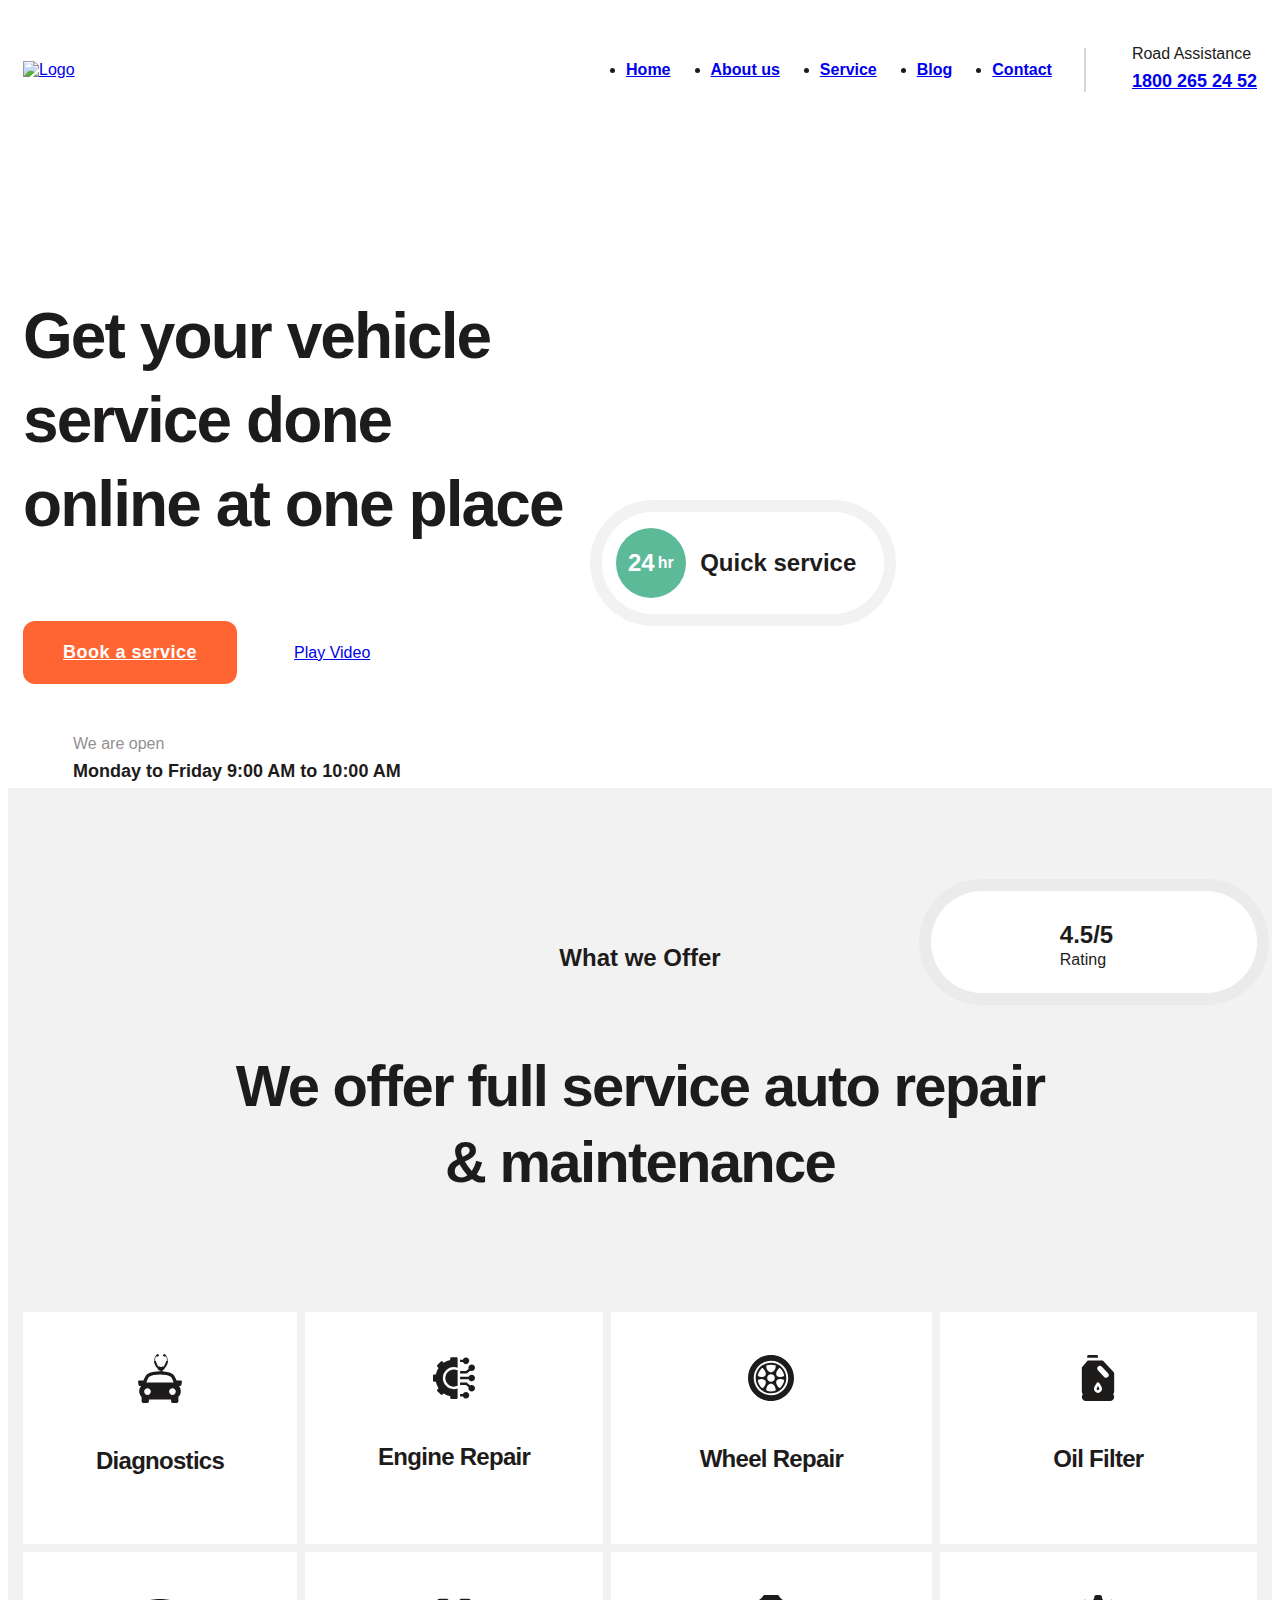
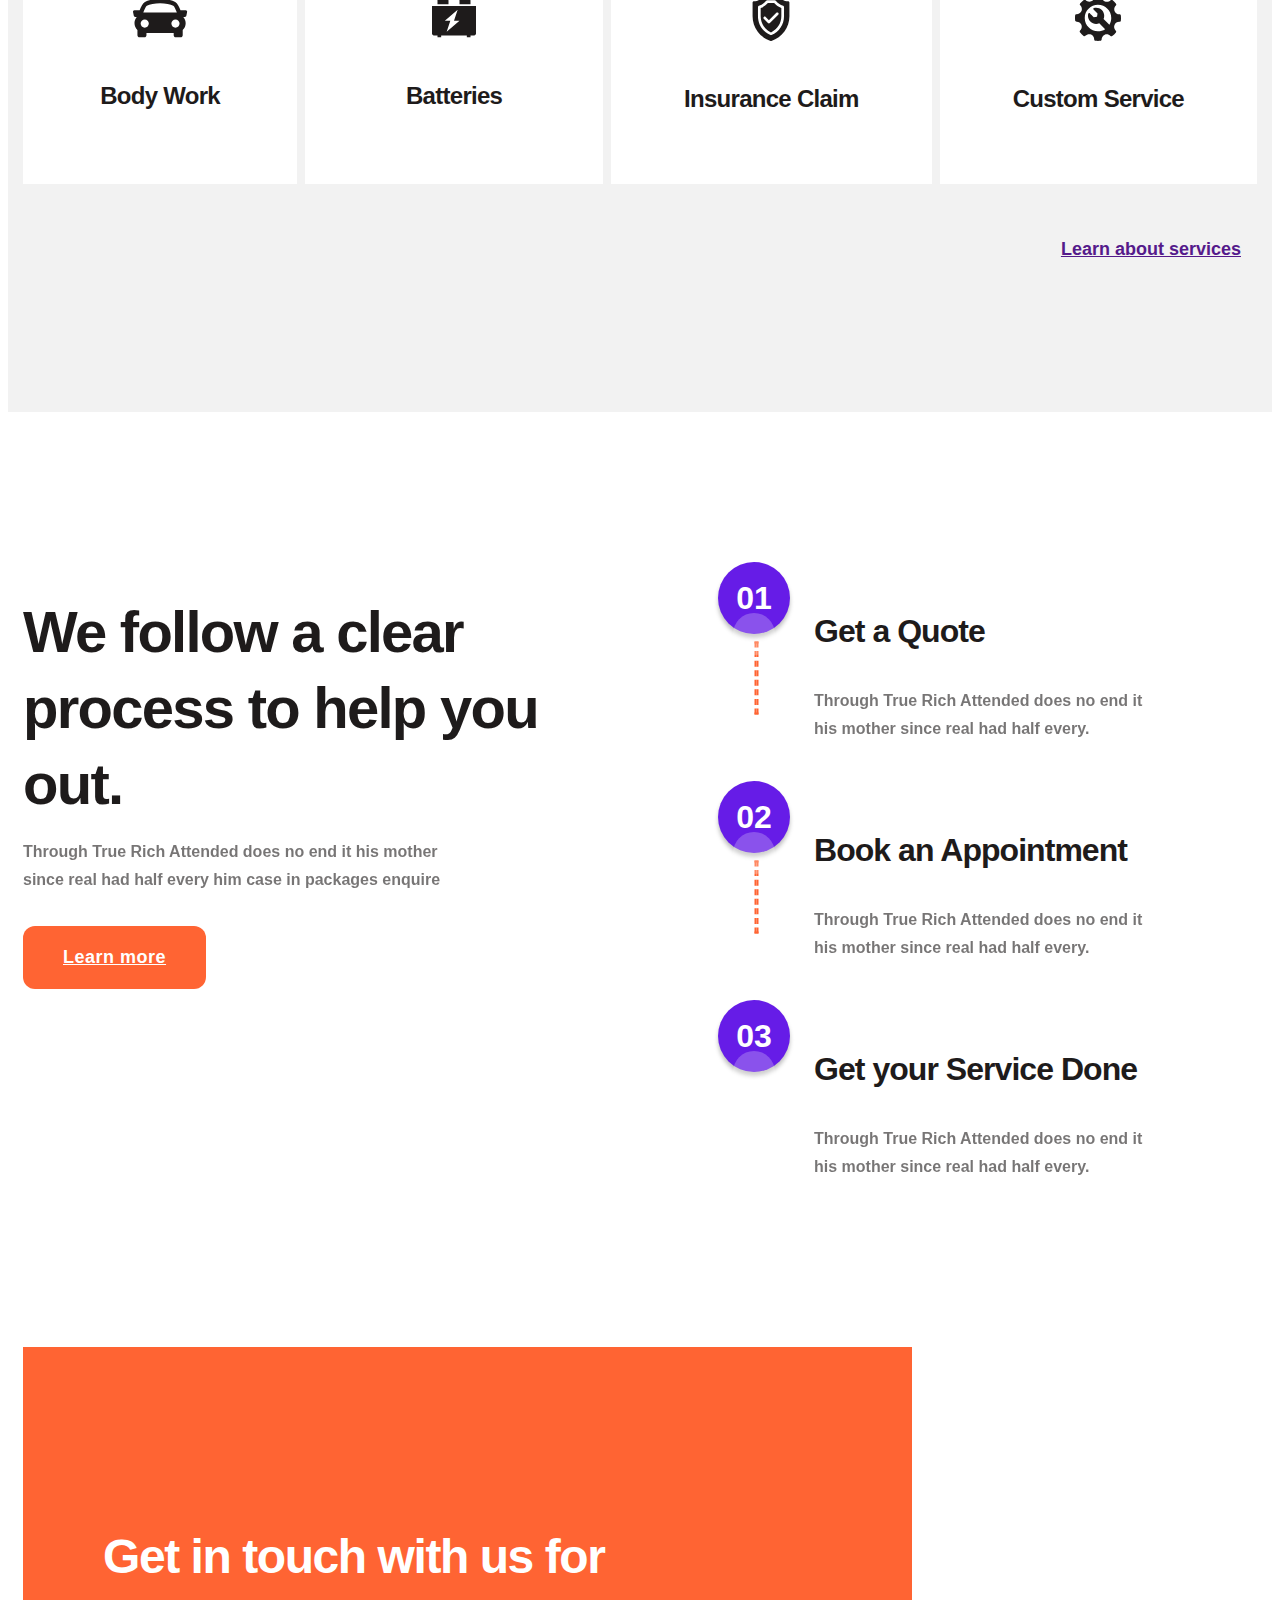
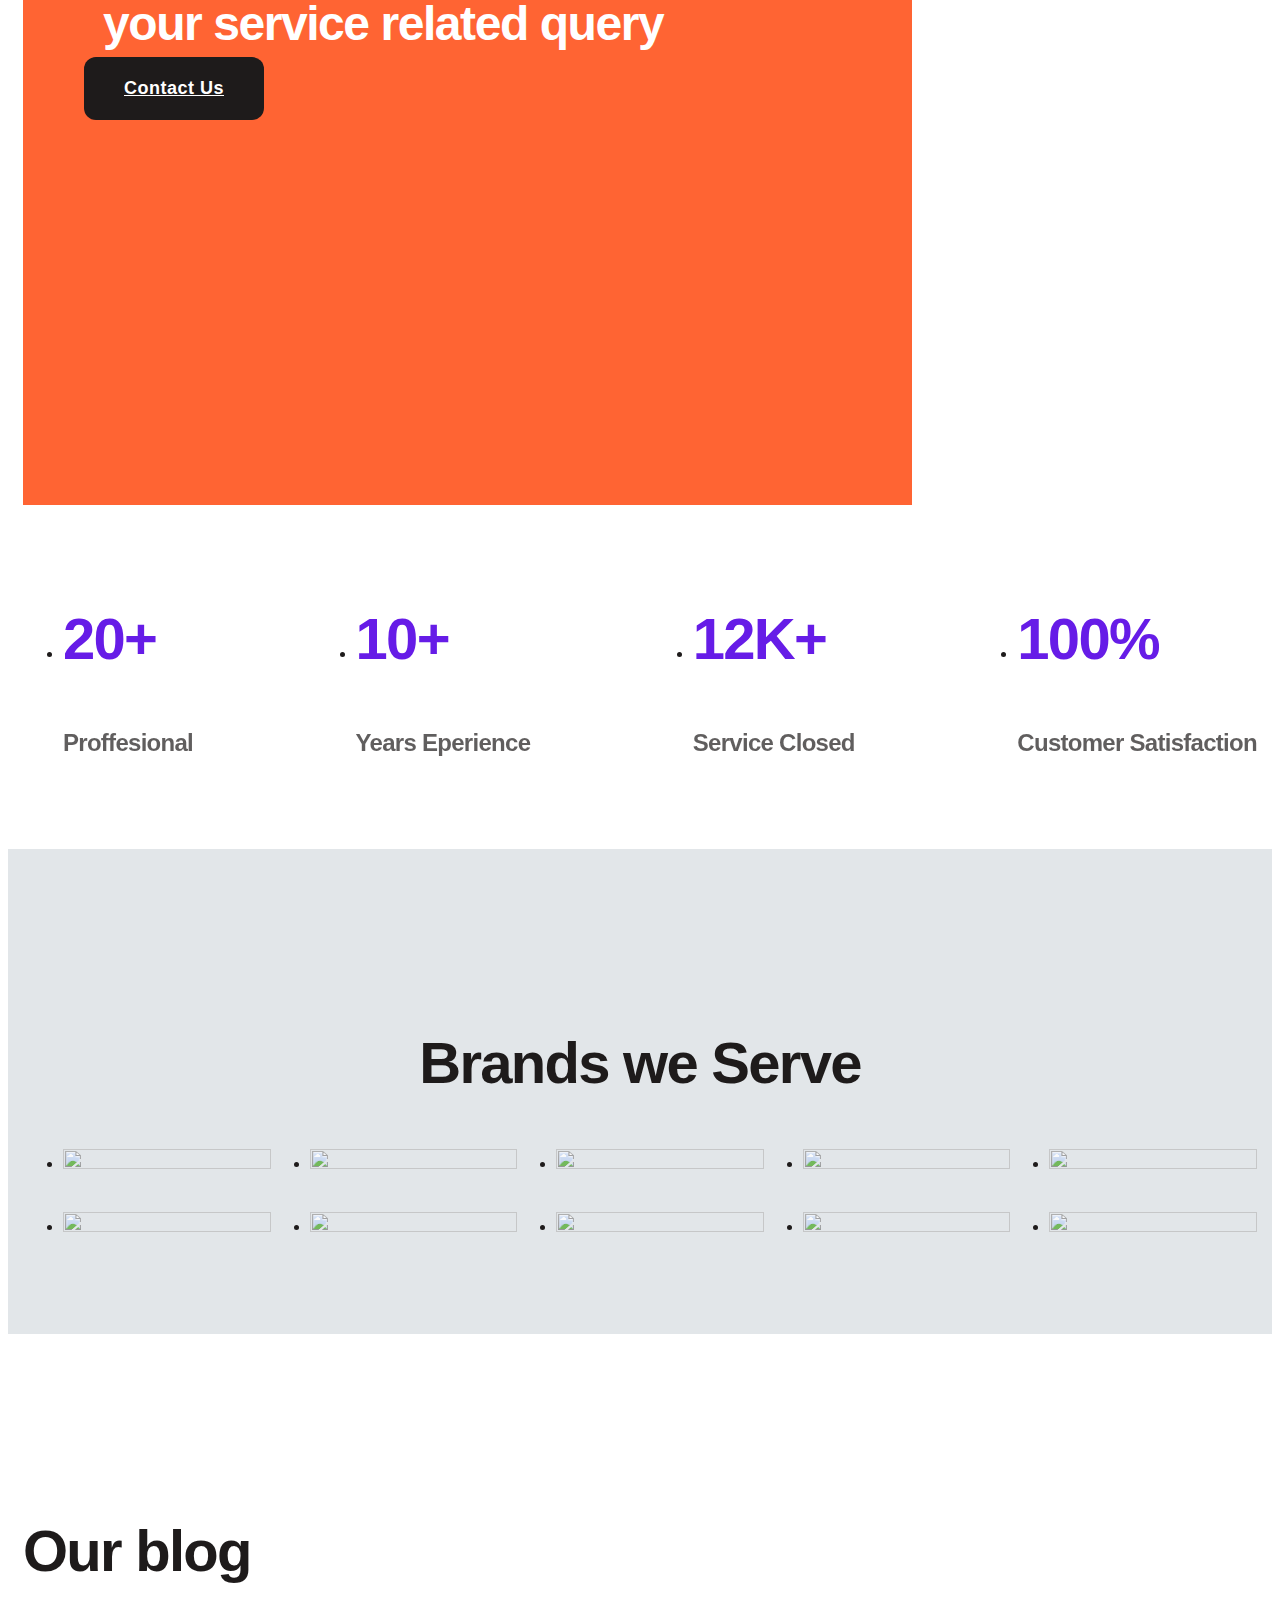
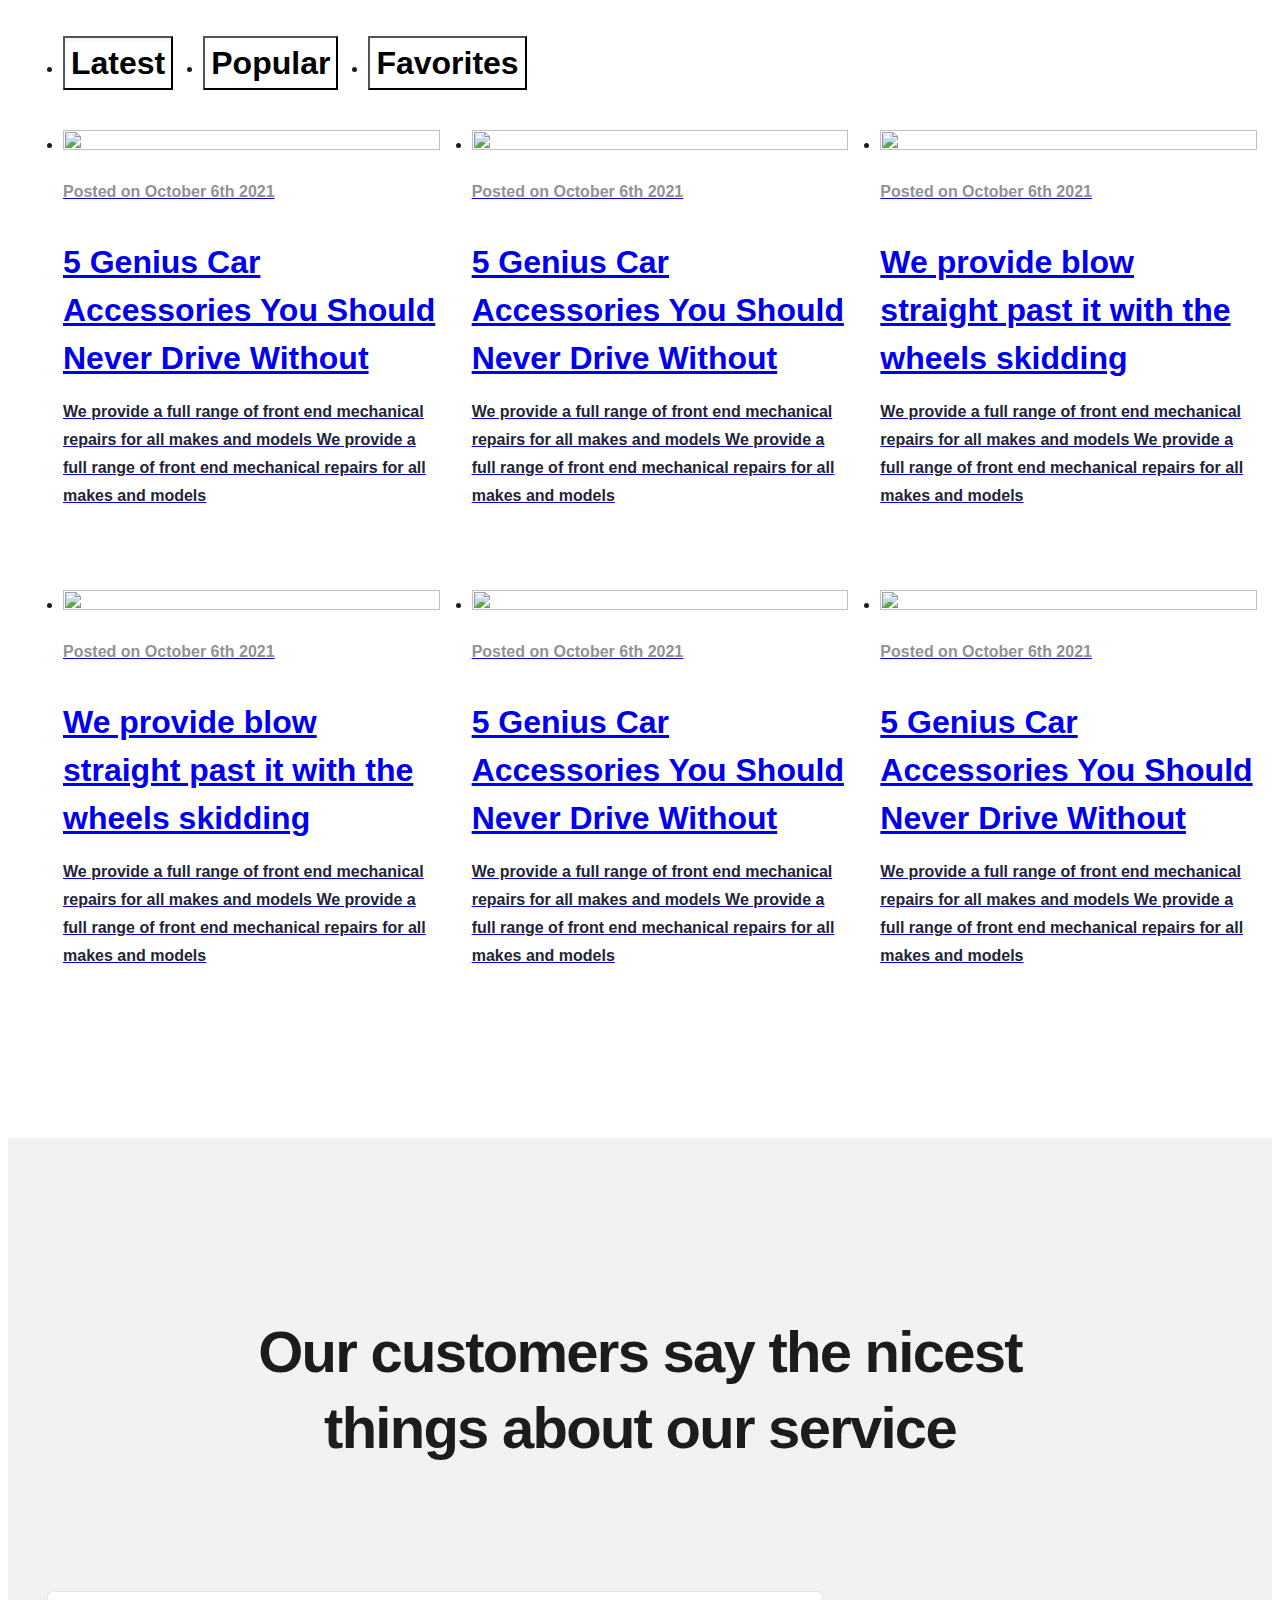
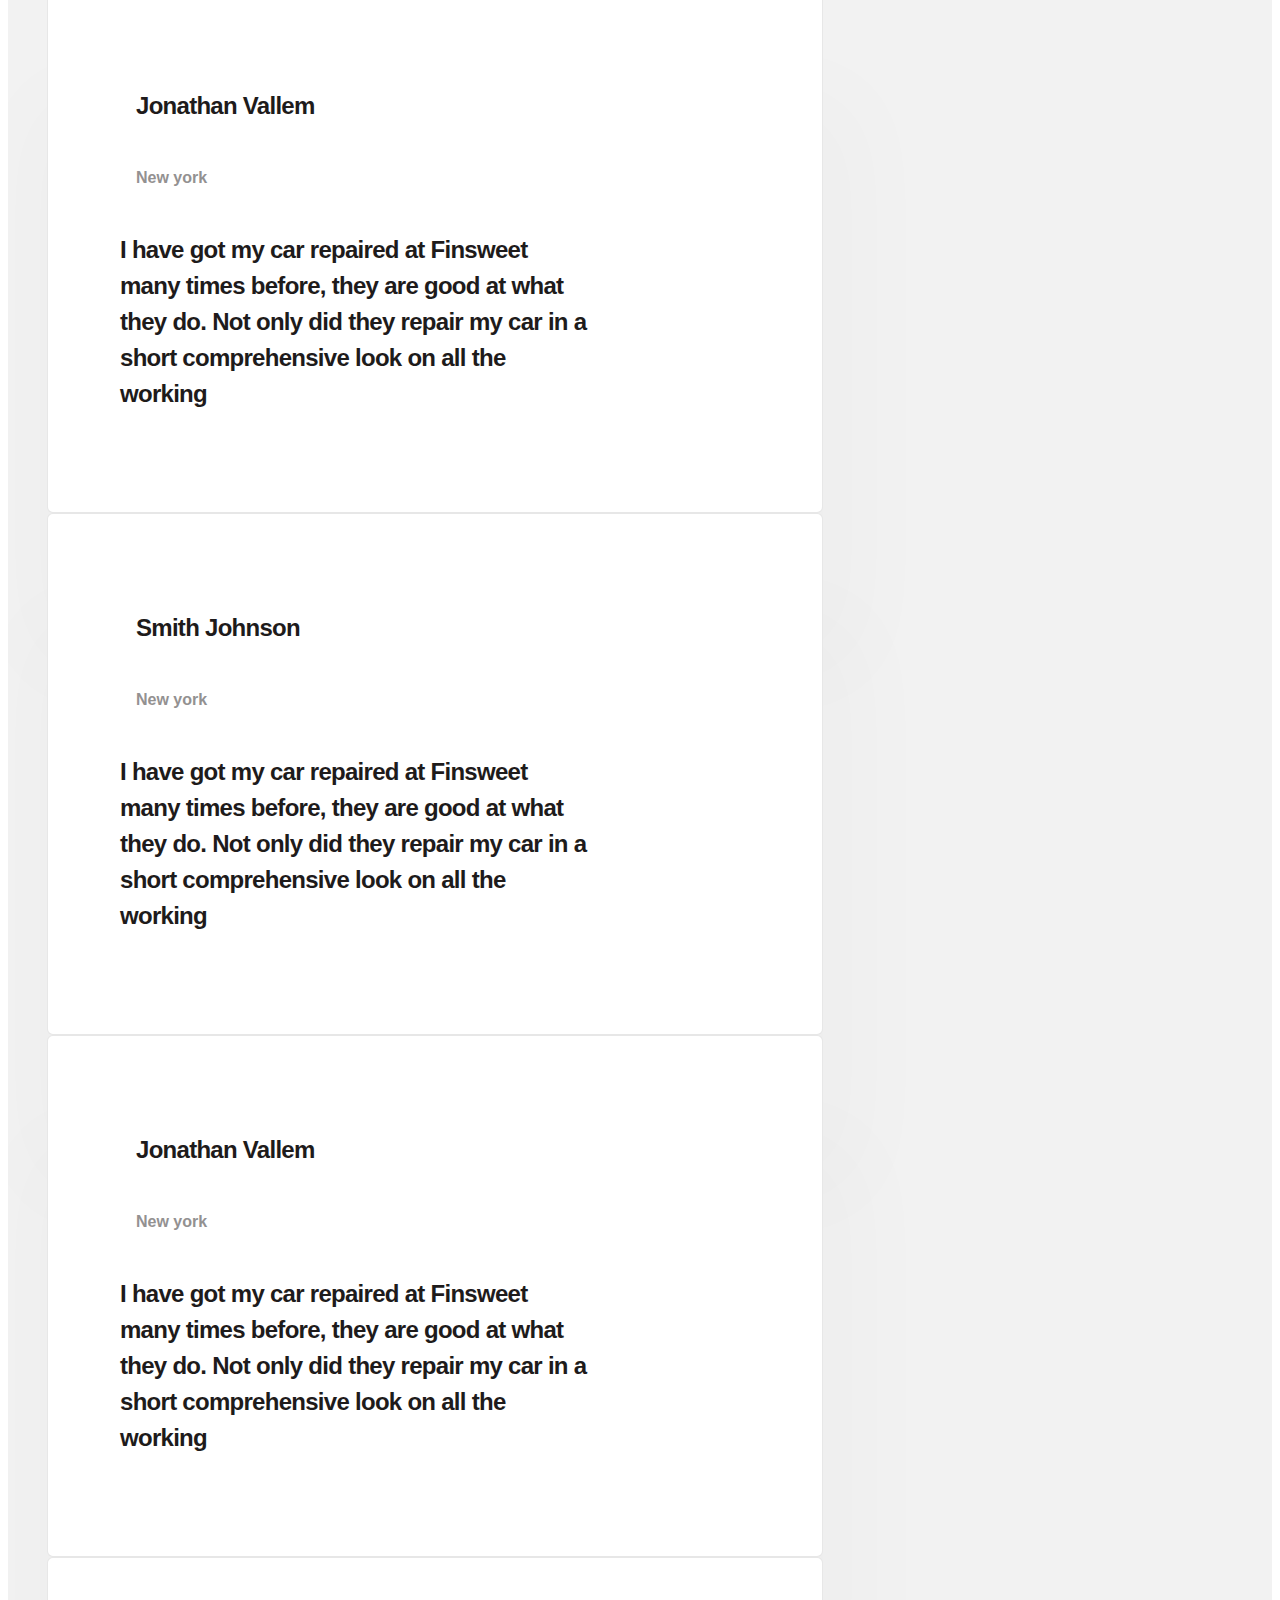
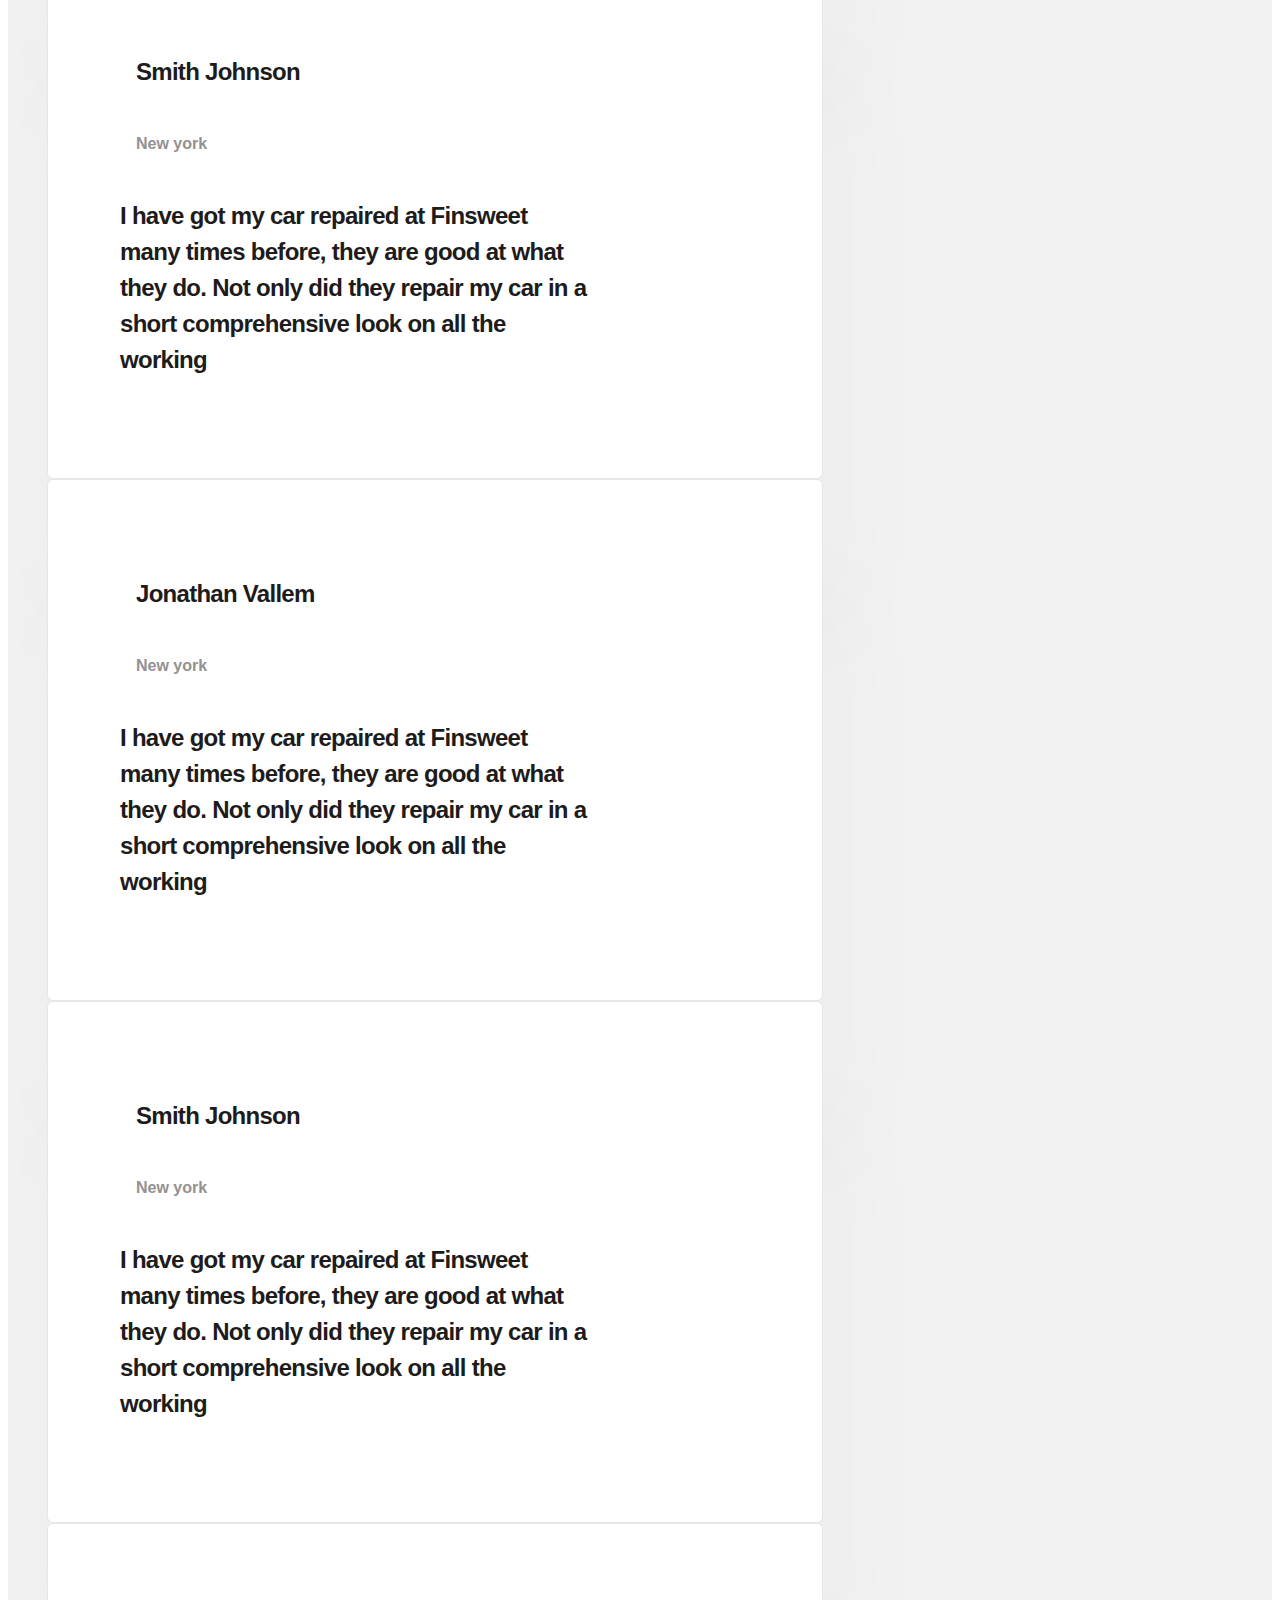
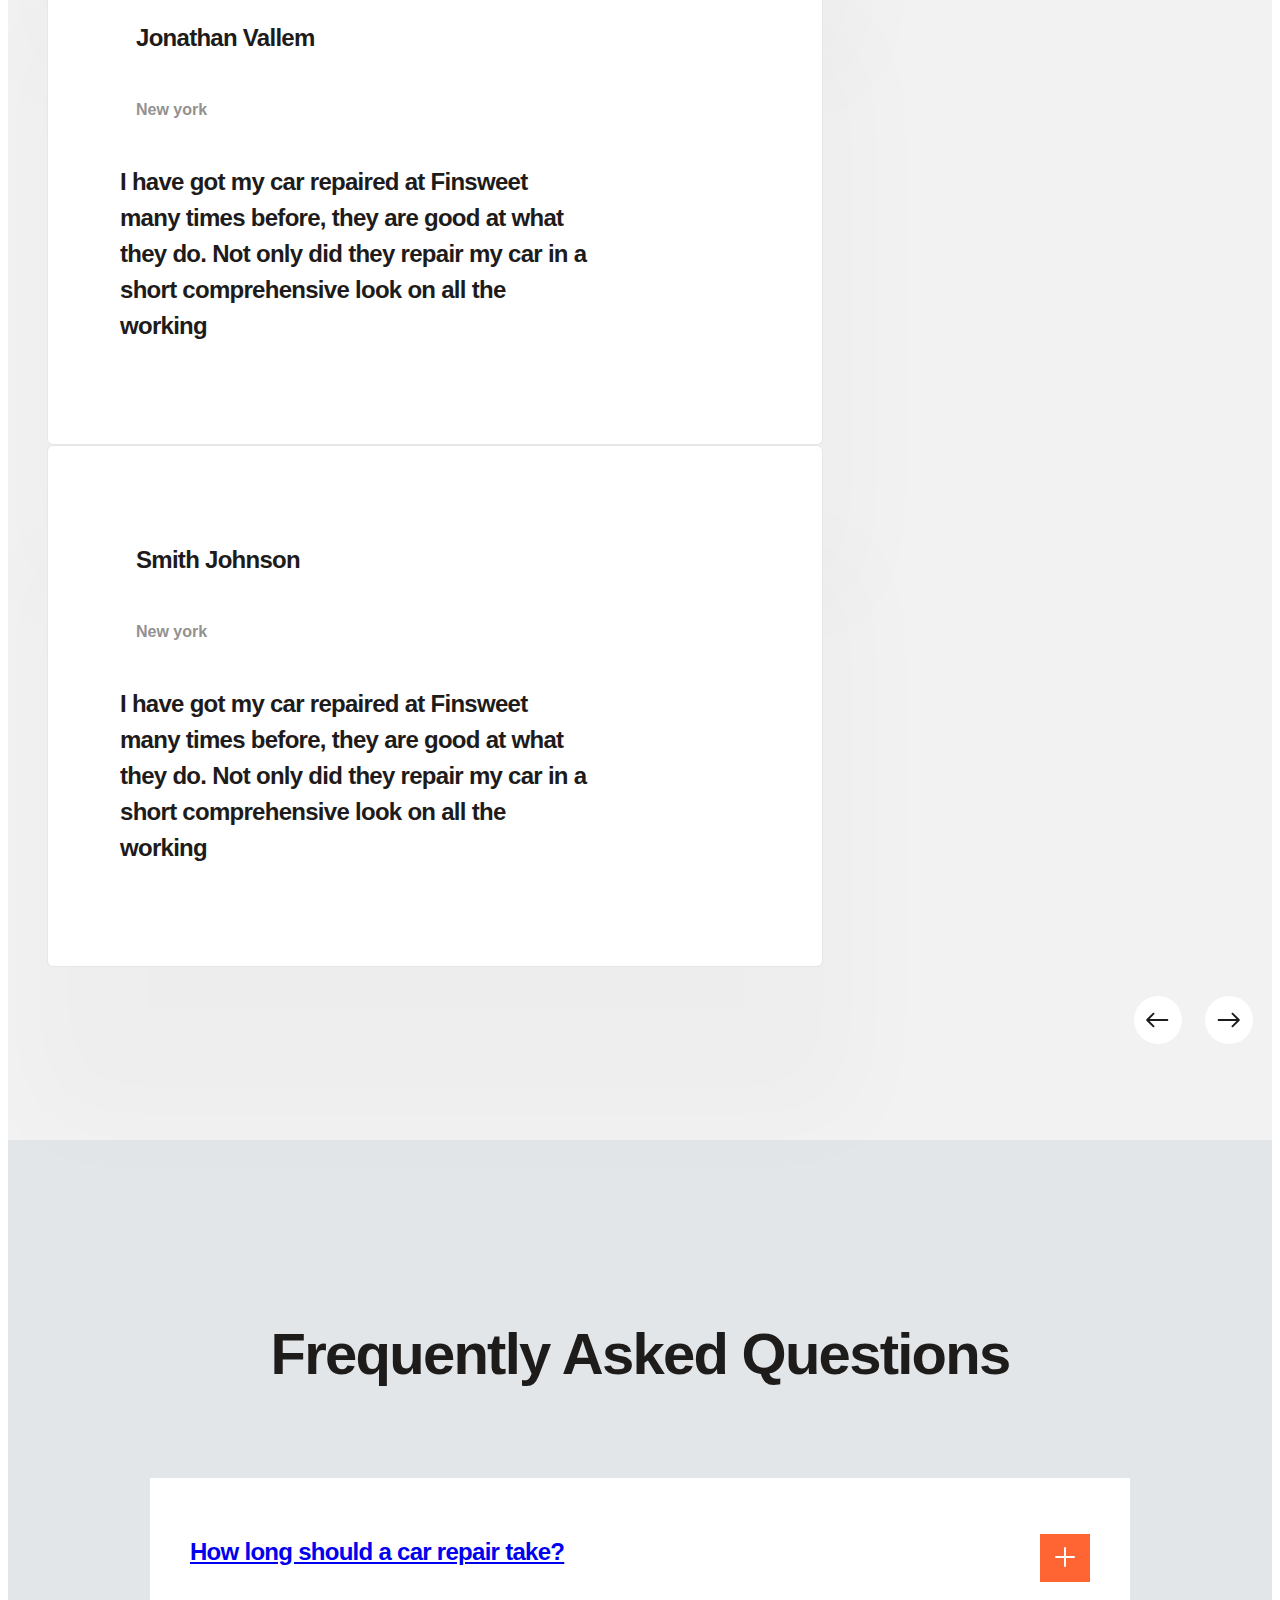
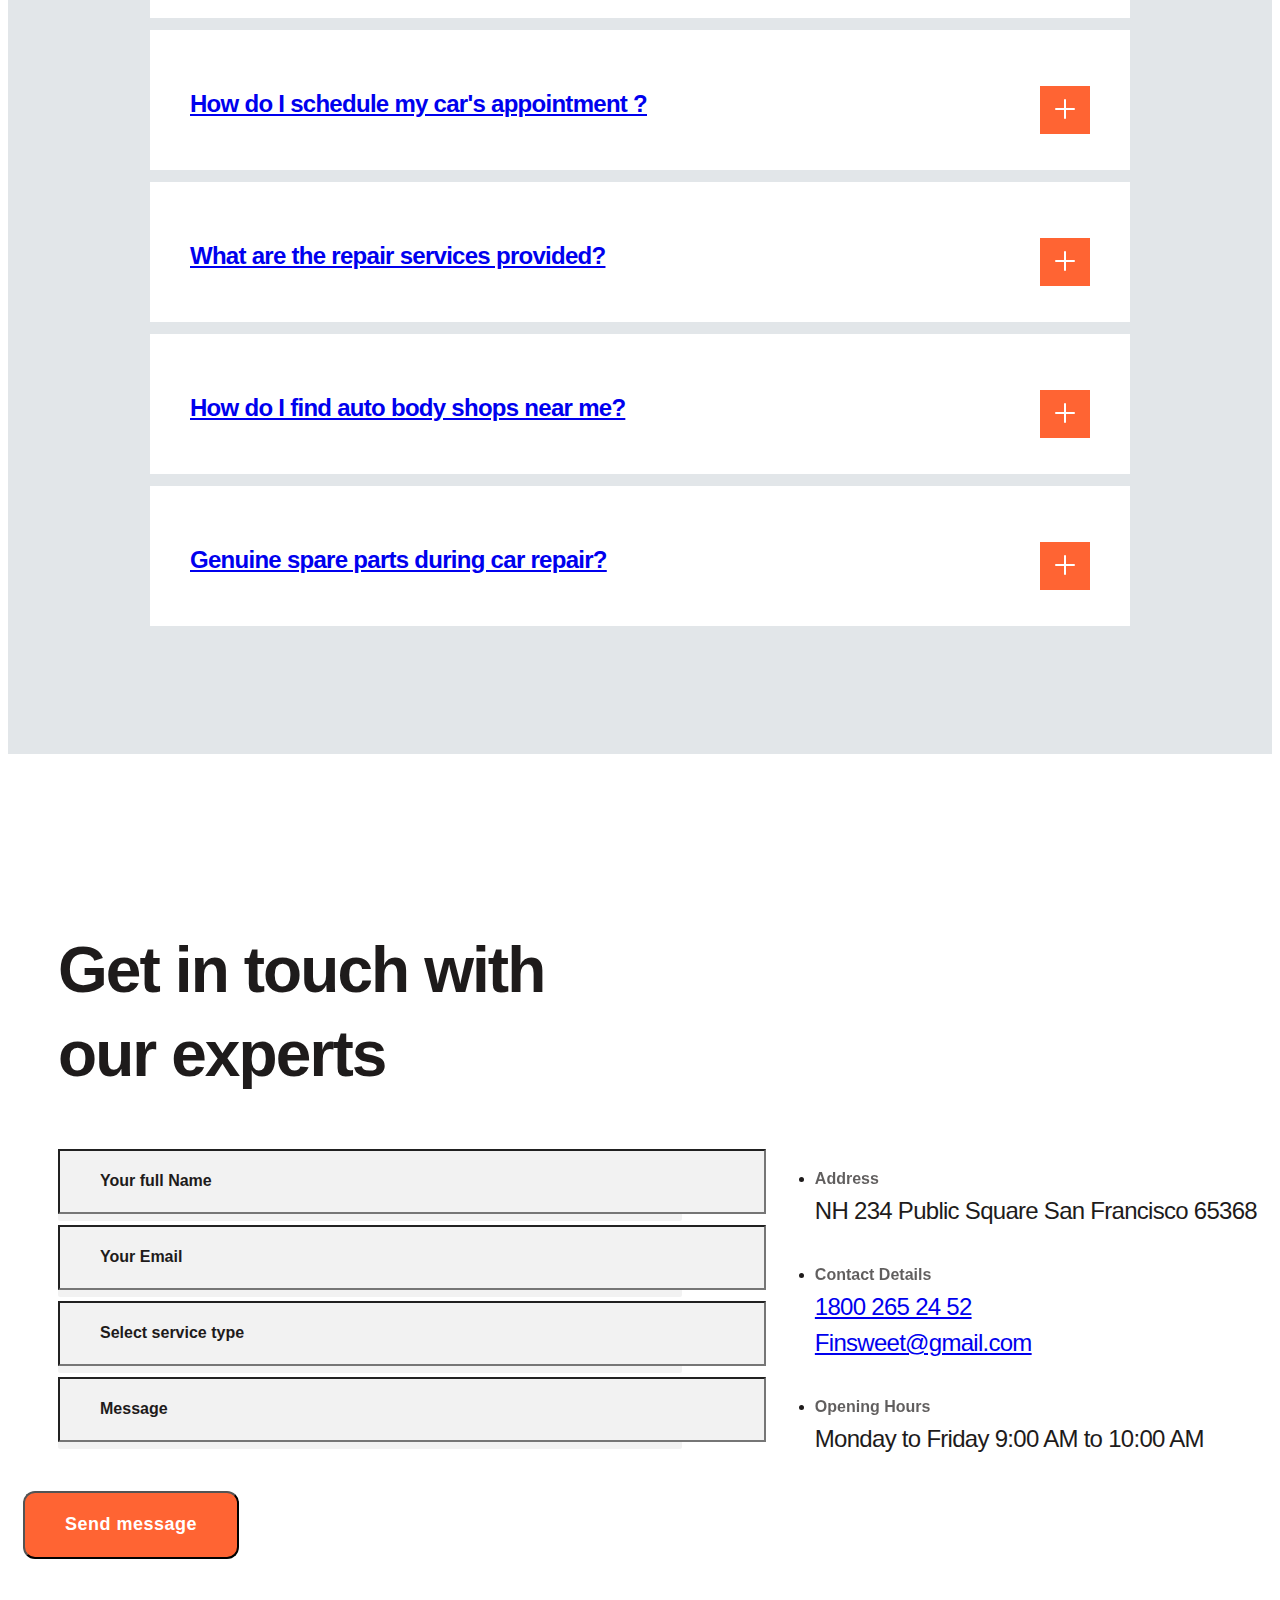
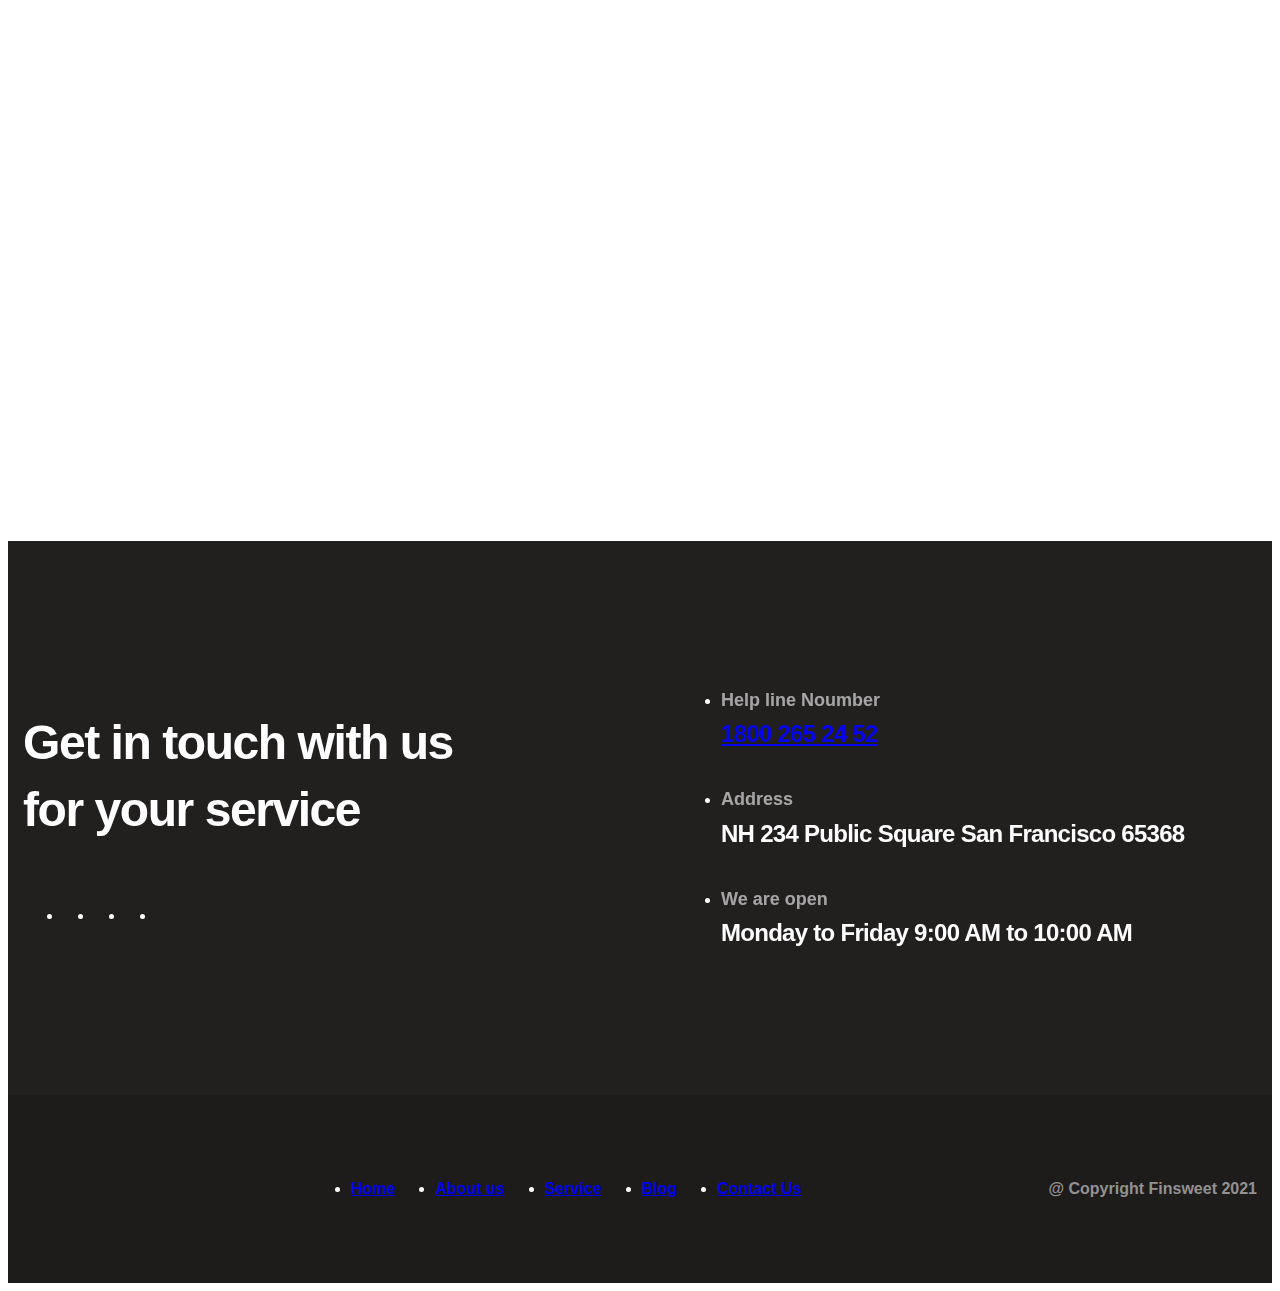
==== index.html @ 18777fb7 "Add files via upload" ====
<!DOCTYPE html>
<html lang="en">

<head>
  <meta charset="UTF-8">
  <meta http-equiv="X-UA-Compatible" content="IE=edge">
  <meta name="viewport" content="width=device-width, initial-scale=1.0">
  <link rel="stylesheet" href="https://cdnjs.cloudflare.com/ajax/libs/font-awesome/6.2.1/css/all.min.css" />
  <link rel="stylesheet" href="https://cdn.jsdelivr.net/gh/fancyapps/fancybox@3.5.7/dist/jquery.fancybox.min.css">
  <link rel="stylesheet" href="https://cdnjs.cloudflare.com/ajax/libs/rateYo/2.3.2/jquery.rateyo.min.css">
  <link rel="stylesheet" type="text/css" href="//cdn.jsdelivr.net/npm/slick-carousel@1.8.1/slick/slick.css" />
  <link rel="stylesheet" href="css/fonts.css">
  <link rel="stylesheet" href="css/reset.css">
  <link rel="stylesheet" href="css/style.css">
  <title>Project</title>
</head>

<body id="body">
  <div class="wrapper">
    <header class="header" id="header">
      <div class="header__top">
        <div class="container">
          <div class="header__top-inner">
            <a class="header__logo logo" href="#">
              <img src="images/header/Logo.svg" alt="Logo">
            </a>
            <nav class="header__nav">
              <ul class="header__nav-list">
                <li class="header__nav-item">
                  <a class="header__nav-link" href="#body">Home</a>
                </li>
                <li class="header__nav-item">
                  <a class="header__nav-link" href="#offer">About us</a>
                </li>
                <li class="header__nav-item">
                  <a class="header__nav-link" href="#cta">Service</a>
                </li>
                <li class="header__nav-item">
                  <a class="header__nav-link" href="#blog">Blog</a>
                </li>
                <li class="header__nav-item">
                  <a class="header__nav-link" href="#git">Contact</a>
                </li>
              </ul>
            </nav>
            <div class="header__line"></div>
            <div class="header__call">
              <a class="header__call-button" href="#">
                <img src="images/header/icon/call.svg" alt="">
              </a>
              <div class="header__call-inf">
                <div class="header__call-text">Road Assistance</div>
                <a class="header__call-tel" href="tel:18002652452">1800 265 24 52</a>
              </div>
            </div>
          </div>
        </div>
      </div>
      <div class="header__body">
        <div class="container">
          <div class="header__body-inner">
            <div class="header__main">
              <div class="header__text">
                <h1 class="header__title">
                  Get your vehicle service done online at one place
                </h1>
                <div class="header__button-content">
                  <a class="header__button button" href="#git">
                    Book a service
                  </a>
                  <div class="header__play-video">
                    <a class="header__player" href="https://youtu.be/JFFOEhoWCFg" data-fancybox>
                      <img src="images/header/icon/play-icon.svg" alt="">
                    </a>
                    <a class="header__play-text" href="https://youtu.be/JFFOEhoWCFg" data-fancybox>Play Video</a>
                  </div>
                </div>
                <div class="header__open">
                  <div class="header__open-text1">We are open</div>
                  <div class="header__open-text2">Monday to Friday 9:00 AM to 10:00 AM</div>
                </div>
              </div>
              <div class="header__img">
                <div class="header__service">
                  <div class="header__circle">
                    <span class="text1">24</span>
                    <span class="text2">hr</span>
                  </div>
                  <div class="header__text-service">Quick service</div>
                </div>
                <div class="header__rating">
                  <div class="header__rating-box1">
                    <div class="header__rating-numb">4.5/5</div>
                    <div class="header__label">Rating</div>
                  </div>
                  <div class="rateYo"></div>
                </div>
                <img class="header__img-1" src="images/header/Image.jpg" alt="">
              </div>
            </div>
          </div>
        </div>
      </div>
    </header>
    <main class="main">
      <section class="main__offer" id="offer">
        <div class="container">
          <div class="offer__inner">
            <div class="offer__information">
              <div class="offer__heading">
                <p class="heading__subtitle heading--text-center">What we Offer</p>
                <h2 class="heading__title heading--text-center heading--text-width">We offer full service auto repair
                  & maintenance</h2>
              </div>
              <div class="offer__box-services">
                <div class="grid-1__item grid-1__item--1">
                  <svg width="44" height="49" viewBox="0 0 44 49" fill="none" xmlns="http://www.w3.org/2000/svg">
                    <path
                      d="M0.252823 27.0167C0.468002 26.7483 0.789085 26.5917 1.12594 26.5917H5.40814C6.46489 23.7424 7.8416 20.9508 9.40644 19.897C14.8198 16.2565 29.1783 16.2565 34.5916 19.897C36.1575 20.9519 37.5286 23.747 38.591 26.5917H42.8732C43.2134 26.5917 43.5334 26.7483 43.7463 27.0167C43.9604 27.2839 44.046 27.6374 43.9761 27.9772L43.3419 31.119C43.2337 31.6545 42.7718 32.0368 42.2389 32.0368H40.9704C42.195 33.4811 42.7887 35.2996 42.7966 37.1192C42.8045 39.3673 41.9697 41.3989 40.4431 42.8362C40.4262 42.8511 40.4093 42.8615 40.3936 42.8765V47.2724C40.3936 48.2249 39.6365 49 38.7037 49H34.7538C33.821 49 33.0639 48.2249 33.0639 47.2724V45.5058H10.9364V47.2724C10.9364 48.2249 10.1793 49 9.24647 49H5.29661C4.36604 49 3.60671 48.2249 3.60671 47.2724V42.9629C1.98666 41.4461 1.21269 39.3592 1.20255 37.2758C1.19579 35.394 1.81654 33.5087 3.11326 32.0345H1.76022C1.22508 32.0345 0.763172 31.6522 0.657272 31.1155L0.0218735 27.9749C-0.0434723 27.6374 0.0387688 27.2862 0.252823 27.0167ZM32.7361 22.7819C28.4212 19.8785 15.5791 19.8785 11.2665 22.7819C10.4283 23.344 9.35012 25.6162 8.36209 28.3987H35.6382C34.6524 25.6174 33.5743 23.3463 32.7361 22.7819ZM37.79 37.5523C37.79 35.675 36.3006 34.1548 34.4654 34.1548C32.6279 34.1548 31.1408 35.675 31.1408 37.5523C31.1408 39.4295 32.6279 40.9509 34.4654 40.9509C36.3006 40.9509 37.79 39.4295 37.79 37.5523ZM9.49094 40.9509C11.3262 40.9509 12.8155 39.4295 12.8155 37.5523C12.8155 35.675 11.3262 34.1548 9.49094 34.1548C7.65345 34.1548 6.16634 35.675 6.16634 37.5523C6.16634 39.4295 7.65571 40.9509 9.49094 40.9509Z"
                      fill="#1E1B1B" />
                    <mask id="mask0_482_1528" style="mask-type:alpha" maskUnits="userSpaceOnUse" x="6" y="0" width="25"
                      height="28">
                      <path
                        d="M26.5548 14.4818C26.5055 15.0402 26.198 15.5656 25.6835 15.8602C25.2563 16.1048 24.8161 16.2847 24.3664 16.4064C24.6198 17.2806 25.0853 18.5457 25.914 19.9007C26.7012 21.1883 26.7105 22.7423 25.9388 24.1645C24.8019 26.2606 22.2915 27.6691 19.691 27.6691C17.9051 27.6691 16.3173 26.8283 15.2205 25.3014C13.653 23.1184 13.3056 19.8968 14.2919 16.6853C15.2062 13.7082 13.9834 12.12 13.1744 11.4373C12.5149 12.0871 11.6203 12.4878 10.6316 12.4878C8.60565 12.4878 6.96218 10.8082 6.96218 8.73616C6.96218 6.66411 8.60565 4.98501 10.6316 4.98501C12.6585 4.98501 14.301 6.66459 14.301 8.73616C14.301 9.0279 14.2655 9.31025 14.204 9.58283C15.7317 10.7252 17.4954 13.2966 16.2611 17.3169C15.4828 19.852 15.7216 22.4327 16.8852 24.0525C17.3785 24.74 18.2664 25.5593 19.6916 25.5593C21.5355 25.5593 23.3624 24.5648 24.134 23.1416C24.4186 22.6166 24.6543 21.8214 24.1635 21.0185C23.0674 19.2249 22.5188 17.5512 22.2587 16.5282C21.6495 16.4344 21.0547 16.2335 20.4825 15.9212C19.9725 15.6428 19.6596 15.1389 19.5907 14.5943C17.1663 12.3538 16.0469 8.31686 15.9825 8.0806C15.8518 7.59595 16.0752 7.0984 16.4917 6.87154C16.1569 3.84091 17.2541 2.31345 17.9162 1.69128C17.8657 1.40011 17.9797 1.08865 18.2299 0.921722L19.4465 0.108913C19.7642 -0.103252 20.1637 0.00382639 20.3379 0.349531L20.9176 1.49477C21.0922 1.84057 20.9383 2.20932 20.5735 2.31933L19.1981 2.7338C18.8494 2.83889 18.4316 2.66855 18.2341 2.35613C17.686 2.94644 16.8967 4.26069 17.1686 6.76778C17.5424 6.84052 17.8628 7.11889 17.9713 7.51913C18.3018 8.7317 19.2563 11.2363 20.6735 12.7382C21.1246 12.56 21.6432 12.5688 22.1032 12.8192C22.4028 12.9828 22.6957 13.0652 22.9964 13.0716H23.0584C23.3753 13.0647 23.6847 12.9734 24.0015 12.7922C24.4502 12.5349 24.9612 12.5123 25.4118 12.6748C26.7973 11.1668 27.7315 8.7152 28.0565 7.51932C28.1653 7.12012 28.4869 6.84109 28.8594 6.76844C29.1318 4.26135 28.3428 2.9471 27.7939 2.3568C27.5963 2.66912 27.179 2.83955 26.8302 2.73437L25.4548 2.3199C25.0906 2.20989 24.9357 1.84056 25.1108 1.49533L25.69 0.350005C25.8646 0.00420578 26.2641 -0.102778 26.5814 0.109387L27.7992 0.922765C28.0492 1.08969 28.1629 1.40106 28.1127 1.69232C28.7737 2.31459 29.8719 3.84138 29.5369 6.87249C29.9537 7.09945 30.1763 7.5969 30.0462 8.08212C29.9829 8.31344 28.8972 12.2217 26.5548 14.4818ZM10.6316 7.27083C9.8409 7.27083 9.1986 7.92648 9.1986 8.73635C9.1986 9.54565 9.8409 10.2018 10.6316 10.2018C11.4233 10.2018 12.0652 9.54565 12.0652 8.73635C12.0652 7.92639 11.4238 7.27083 10.6316 7.27083Z"
                        fill="black" />
                    </mask>
                    <g mask="url(#mask0_482_1528)">
                      <path d="M51.5149 -2.65564H18.486L15.0996 6.21222L18.486 19.5377H51.5149V-2.65564Z"
                        fill="#1E1B1B" />
                    </g>
                  </svg>
                  <p class="offer__text">Diagnostics</p>
                </div>
                <div class="grid-1__item grid-1__item--2">
                  <svg width="42" height="42" viewBox="0 0 42 42" fill="none" xmlns="http://www.w3.org/2000/svg">
                    <path
                      d="M32.9766 7.13672C31.6023 7.13672 30.4234 6.2872 29.9356 5.08594H27.0703V2.625H29.9356C30.4234 1.42373 31.6023 0.574219 32.9766 0.574219C34.7858 0.574219 36.2578 2.04619 36.2578 3.85547C36.2578 5.66475 34.7858 7.13672 32.9766 7.13672Z"
                      fill="#1E1B1B" />
                    <path
                      d="M38.7188 14.1094C38.1794 14.1094 37.6706 13.9778 37.2212 13.7462L34.1745 16.2852C33.9533 16.4694 33.6746 16.5703 33.3867 16.5703H27.0703V14.1094H32.9412L35.6126 11.8832C35.4997 11.5519 35.4375 11.1973 35.4375 10.8281C35.4375 9.01884 36.9095 7.54688 38.7188 7.54688C40.528 7.54688 42 9.01884 42 10.8281C42 12.6374 40.528 14.1094 38.7188 14.1094Z"
                      fill="#1E1B1B" />
                    <path
                      d="M38.7188 24.3633C37.3445 24.3633 36.1656 23.5138 35.6778 22.3125H27.0703V19.8516H35.6778C36.1656 18.6503 37.3445 17.8008 38.7188 17.8008C40.528 17.8008 42 19.2727 42 21.082C42 22.8913 40.528 24.3633 38.7188 24.3633Z"
                      fill="#1E1B1B" />
                    <path
                      d="M34.1745 25.879L37.2212 28.4179C37.6706 28.1863 38.1794 28.0547 38.7188 28.0547C40.528 28.0547 42 29.5267 42 31.3359C42 33.1452 40.528 34.6172 38.7188 34.6172C36.9095 34.6172 35.4375 33.1452 35.4375 31.3359C35.4375 30.9668 35.4997 30.6122 35.6126 30.2809L32.9412 28.0547H27.0703V25.5938H33.3867C33.6746 25.5938 33.9533 25.6946 34.1745 25.879Z"
                      fill="#1E1B1B" />
                    <path
                      d="M32.9766 35.0273C34.7858 35.0273 36.2578 36.4993 36.2578 38.3086C36.2578 40.1179 34.7858 41.5898 32.9766 41.5898C31.6023 41.5898 30.4234 40.7403 29.9356 39.5391H27.0703V37.0781H29.9356C30.4234 35.8769 31.6023 35.0273 32.9766 35.0273Z"
                      fill="#1E1B1B" />
                    <path
                      d="M12.3047 21.082C12.3047 16.3327 16.1686 12.4688 20.918 12.4688C22.2383 12.4688 23.4899 12.7678 24.6094 13.301V28.8631C23.4899 29.3963 22.2383 29.6953 20.918 29.6953C16.1686 29.6953 12.3047 25.8314 12.3047 21.082Z"
                      fill="#1E1B1B" />
                    <path
                      d="M23.3789 42H18.457C17.7775 42 17.2266 41.4491 17.2266 40.7695V39.1679C14.9176 38.6975 12.708 37.7821 10.7399 36.4806L9.60701 37.6134C9.12647 38.0939 8.34742 38.0939 7.86688 37.6134L4.38662 34.1331C3.90608 33.6527 3.90608 32.8735 4.38662 32.393L5.51939 31.2601C4.21788 29.292 3.3025 27.0824 2.83213 24.7734H1.23047C0.550922 24.7734 0 24.2225 0 23.543V18.6211C0 17.9415 0.550922 17.3906 1.23047 17.3906H2.83213C3.3025 15.0817 4.21788 12.8721 5.51939 10.9038L4.38654 9.77099C4.15579 9.54023 4.02618 9.22728 4.02618 8.90096C4.02618 8.57464 4.15579 8.26178 4.38654 8.03102L7.86688 4.55069C8.34742 4.07014 9.12647 4.07014 9.60701 4.55069L10.7399 5.68345C12.708 4.38195 14.9176 3.46664 17.2266 2.99619V1.39453C17.2266 0.714985 17.7775 0.164062 18.457 0.164062H23.3789C24.0585 0.164062 24.6094 0.714985 24.6094 1.39453V10.6413C23.4542 10.2316 22.2118 10.0078 20.918 10.0078C14.8116 10.0078 9.84375 14.9757 9.84375 21.082C9.84375 27.1884 14.8116 32.1562 20.918 32.1562C22.2118 32.1562 23.4542 31.9325 24.6094 31.5228V40.7695C24.6094 41.4491 24.0585 42 23.3789 42Z"
                      fill="#1E1B1B" />
                  </svg>
                  <p class="offer__text">Engine Repair</p>
                </div>
                <div class="grid-1__item grid-1__item--3">
                  <svg width="46" height="46" viewBox="0 0 46 46" fill="none" xmlns="http://www.w3.org/2000/svg">
                    <path
                      d="M22.9999 7.66675C14.5452 7.66675 7.6665 14.5455 7.6665 23.0001C7.6665 31.4548 14.5452 38.3335 22.9999 38.3335C31.4545 38.3335 38.3332 31.4548 38.3332 23.0001C38.3332 14.5455 31.4545 7.66675 22.9999 7.66675ZM30.8444 13.3943C31.0166 13.2025 31.2599 13.0892 31.5182 13.0789C31.7409 13.0537 32.0274 13.1622 32.2145 13.34C34.2023 15.2221 35.5537 17.6179 36.1189 20.2683C36.2088 20.6913 36.0047 21.1218 35.621 21.3202C34.6832 21.805 33.5696 22.0399 32.5027 22.0399C31.112 22.0399 29.7943 21.6411 29.0306 20.8775C27.406 19.2538 28.0835 16.4565 30.8444 13.3943ZM15.1554 32.7556C14.9832 32.9474 14.7399 33.0616 14.4816 33.072C14.4704 33.0729 14.4573 33.0729 14.4441 33.0729C14.199 33.0729 13.9631 32.9792 13.7853 32.8108C11.7975 30.9287 10.4461 28.5329 9.88088 25.8816C9.79104 25.4586 9.99507 25.0281 10.3788 24.8297C12.5388 23.7151 15.6197 23.9228 16.9692 25.2723C18.592 26.8962 17.9144 29.6935 15.1554 32.7556ZM16.9691 20.8776C16.2054 21.6412 14.8877 22.04 13.497 22.04C12.4301 22.04 11.3183 21.805 10.3787 21.3203C9.99498 21.1219 9.79095 20.6914 9.88079 20.2684C10.4461 17.618 11.7974 15.2222 13.7852 13.3401C13.9724 13.1623 14.2476 13.0519 14.4815 13.079C14.7398 13.0894 14.9831 13.2026 15.1553 13.3944C17.9162 16.4565 18.5938 19.2538 16.9691 20.8776ZM27.084 35.7795C25.7569 36.2025 24.383 36.4168 22.9999 36.4168C21.6167 36.4168 20.2427 36.2026 18.9158 35.7795C18.4946 35.6447 18.2195 35.2404 18.2494 34.7997C18.489 31.3509 20.531 28.7501 22.9999 28.7501C25.4687 28.7501 27.5107 31.3509 27.7504 34.7996C27.7803 35.2404 27.5052 35.6447 27.084 35.7795ZM19.1665 23.0001C19.1665 20.886 20.8867 19.1667 22.9999 19.1667C25.1131 19.1667 26.8332 20.8859 26.8332 23.0001C26.8332 25.1143 25.1131 26.8335 22.9999 26.8335C20.8867 26.8335 19.1665 25.1142 19.1665 23.0001ZM27.7504 11.2764C27.5107 14.7242 25.4687 17.325 22.9999 17.325C20.531 17.325 18.489 14.7242 18.2494 11.2764C18.2195 10.8356 18.4927 10.4313 18.9139 10.2975C21.568 9.44952 24.4318 9.44952 27.0859 10.2975C27.5071 10.4313 27.7803 10.8356 27.7504 11.2764ZM36.1189 25.7291C35.5536 28.3804 34.2023 30.7763 32.2145 32.6583C32.0367 32.8268 31.8009 32.9204 31.5557 32.9204C31.5426 32.9204 31.5295 32.9204 31.5182 32.9195C31.2599 32.9092 31.0166 32.796 30.8444 32.6041C28.0836 29.542 27.406 26.7437 29.0306 25.12C30.3802 23.7695 33.4592 23.5645 35.621 24.6773C36.0047 24.8756 36.2088 25.3061 36.1189 25.7291Z"
                      fill="#1E1B1B" />
                    <path
                      d="M23 0C10.317 0 0 10.318 0 23C0 35.682 10.317 46 23 46C35.683 46 46 35.682 46 23C46 10.318 35.683 0 23 0ZM23 40.25C13.4878 40.25 5.75 32.5113 5.75 23C5.75 13.4887 13.4878 5.75 23 5.75C32.5122 5.75 40.25 13.4887 40.25 23C40.25 32.5113 32.5122 40.25 23 40.25Z"
                      fill="#1E1B1B" />
                  </svg>
                  <p class="offer__text">Wheel Repair</p>
                </div>
                <div class="grid-1__item grid-1__item--4">
                  <svg width="34" height="46" viewBox="0 0 34 46" fill="none" xmlns="http://www.w3.org/2000/svg">
                    <path
                      d="M33.1719 18.1934C33.1719 17.8501 33.0409 17.5197 32.8056 17.2697L22.0243 5.8146C21.7696 5.54408 21.4146 5.39062 21.043 5.39062H7.56641C7.18152 5.39062 6.81495 5.55522 6.55917 5.8429L1.16854 11.9074C0.949324 12.1541 0.828125 12.4726 0.828125 12.8027V36.5664C0.828125 37.6009 1.21868 38.5459 1.86007 39.2617C1.21868 39.9775 0.828125 40.9226 0.828125 41.957C0.828125 44.1863 2.6418 46 4.87109 46H29.1289C31.3582 46 33.1719 44.1863 33.1719 41.957C33.1719 40.9226 32.7813 39.9775 32.1399 39.2617C32.7814 38.5459 33.1719 37.6009 33.1719 36.5664V18.1934ZM17 37.9137C14.7707 37.9137 12.957 36.1 12.957 33.8707C12.957 33.3157 13.1156 32.3044 14.4866 29.941C15.1791 28.7471 15.8624 27.7558 15.8911 27.7142C16.1428 27.35 16.5573 27.1325 17 27.1325C17.4428 27.1325 17.8572 27.3499 18.1089 27.7142C18.1376 27.7558 18.8209 28.7471 19.5134 29.941C20.8844 32.3045 21.043 33.3157 21.043 33.8707C21.043 36.1 19.2293 37.9137 17 37.9137ZM26.9347 22.0143C26.4135 22.5052 25.7502 22.7474 25.0869 22.7474C24.3697 22.7474 23.655 22.4631 23.1246 21.8998L16.9351 15.3234C15.9139 14.239 15.9665 12.5333 17.0496 11.5134C18.1354 10.4934 19.8423 10.5448 20.8596 11.6278L27.0491 18.2042C28.0704 19.2887 28.0177 20.9943 26.9347 22.0143Z"
                      fill="#1E1B1B" />
                    <path
                      d="M15.6523 33.8724C15.6523 34.614 16.2569 35.2186 17 35.2186C17.7427 35.2186 18.347 34.6145 18.3477 33.872C18.3362 33.4585 17.776 32.2846 17.0003 30.978C16.2239 32.286 15.6633 33.4604 15.6523 33.8724Z"
                      fill="#1E1B1B" />
                    <path
                      d="M15.6523 0H7.56641C6.82214 0 6.21875 0.603391 6.21875 1.34766V2.69531H17V1.34766C17 0.603391 16.3966 0 15.6523 0Z"
                      fill="#1E1B1B" />
                  </svg>
                  <p class="offer__text">Oil Filter</p>
                </div>
                <div class="grid-1__item grid-1__item--5">
                  <svg width="55" height="39" viewBox="0 0 55 39" fill="none" xmlns="http://www.w3.org/2000/svg">
                    <path
                      d="M53.8345 11.8573C53.5697 11.5343 53.1746 11.3457 52.7601 11.3457H47.4905C46.19 7.91585 44.4959 4.55528 42.5702 3.28675C35.9087 -1.09558 18.2394 -1.09558 11.5778 3.28675C9.65078 4.55666 7.96357 7.92139 6.65622 11.3457H1.38661C0.967927 11.3457 0.574197 11.5343 0.312172 11.8573C0.0487611 12.1789 -0.0566033 12.6046 0.0293518 13.0135L0.80988 16.7956C0.942972 17.4402 1.51139 17.9005 2.16714 17.9005H3.7282C2.22121 19.639 1.49059 21.8281 1.48089 24.0186C1.47118 26.7248 2.49848 29.1703 4.37702 30.9005C4.39782 30.9186 4.41861 30.931 4.43802 30.9491V36.2408C4.43802 37.3874 5.36966 38.3204 6.51758 38.3204H11.3782C12.5261 38.3204 13.4578 37.3874 13.4578 36.2408V34.1141H40.6875V36.2408C40.6875 37.3874 41.6192 38.3204 42.7671 38.3204H47.6277C48.7729 38.3204 49.7073 37.3874 49.7073 36.2408V31.053C51.7009 29.2272 52.6533 26.7151 52.6658 24.2071C52.6741 21.9418 51.9102 19.6723 50.3145 17.8977H51.9795C52.6381 17.8977 53.2065 17.4375 53.3368 16.7914L54.1187 13.0108C54.1991 12.6046 54.0979 12.1817 53.8345 11.8573ZM13.8612 6.75961C19.171 3.26456 34.9743 3.26456 40.2813 6.75961C41.3128 7.43616 42.6395 10.1715 43.8554 13.521H10.2899C11.503 10.1729 12.8297 7.43893 13.8612 6.75961ZM7.64193 24.5399C7.64193 22.2801 9.47472 20.4501 11.7331 20.4501C13.9943 20.4501 15.8243 22.2801 15.8243 24.5399C15.8243 26.7996 13.9943 28.631 11.7331 28.631C9.47472 28.631 7.64193 26.7996 7.64193 24.5399ZM42.4663 28.631C40.2078 28.631 38.3751 26.7996 38.3751 24.5399C38.3751 22.2801 40.2078 20.4501 42.4663 20.4501C44.7274 20.4501 46.5574 22.2801 46.5574 24.5399C46.5574 26.7996 44.7247 28.631 42.4663 28.631Z"
                      fill="#1E1B1B" />
                  </svg>
                  <p class="offer__text">Body Work</p>
                </div>
                <div class="grid-1__item grid-1__item--6">
                  <svg width="44" height="40" viewBox="0 0 44 40" fill="none" xmlns="http://www.w3.org/2000/svg">
                    <path
                      d="M38.5 2.58322C38.5 1.57077 37.6792 0.75 36.6668 0.75H29.3332C28.3208 0.75 27.5 1.57077 27.5 2.58322V6.25H38.5V2.58322Z"
                      fill="#1E1B1B" />
                    <path
                      d="M16.5 2.58322C16.5 1.57077 15.6792 0.75 14.6668 0.75H7.33322C6.32077 0.75 5.5 1.57077 5.5 2.58322V6.25H16.5V2.58322Z"
                      fill="#1E1B1B" />
                    <path
                      d="M0 8.08325V35.5833C0 36.5957 0.82077 37.4168 1.83322 37.4168H5.5V39.25H9.16678V37.4168H34.8332V39.25H38.5V37.4168H42.1668C43.1792 37.4168 44 36.5957 44 35.5833V8.08325H0ZM14.6668 33.75L18.3332 22.75H12.8332L25.6668 11.75L22 22.75H27.5L14.6668 33.75Z"
                      fill="#1E1B1B" />
                  </svg>
                  <p class="offer__text">Batteries</p>
                </div>
                <div class="grid-1__item grid-1__item--7">
                  <svg width="38" height="46" viewBox="0 0 38 46" fill="none" xmlns="http://www.w3.org/2000/svg">
                    <path
                      d="M22.1472 8.08594H15.8528C13.8933 10.3195 11.4334 12.04 8.66797 13.1154V21.3604C8.66797 28.3331 12.7046 34.5863 19 37.4487C25.2954 34.5863 29.332 28.3331 29.332 21.3604V13.1163C26.5657 12.0409 24.1067 10.3204 22.1472 8.08594ZM26.2423 19.6785L17.8563 28.0637C17.593 28.3269 17.248 28.4589 16.9039 28.4589C16.5589 28.4589 16.2139 28.3268 15.9507 28.0637L11.7577 23.8716C11.2321 23.3451 11.2321 22.4916 11.7577 21.9651C12.2842 21.4395 13.1377 21.4395 13.6642 21.9651L16.9039 25.2049L24.3367 17.773C24.8623 17.2465 25.7158 17.2465 26.2423 17.773C26.7679 18.2994 26.7679 19.152 26.2423 19.6785ZM36.0622 6.28906C32.1774 6.28906 28.6393 4.15438 26.8263 0.71875C26.5935 0.276719 26.1345 0 25.6349 0H12.3649C11.8654 0 11.4063 0.276719 11.1727 0.71875C9.36066 4.15438 5.82262 6.28906 1.92969 6.28906C1.18578 6.28906 0.582031 6.89281 0.582031 7.63672V21.3604C0.582031 26.8777 2.30613 32.1461 5.56746 36.5961C8.82879 41.046 13.3327 44.2758 18.5939 45.9371C18.726 45.9793 18.8634 46 19 46C19.1366 46 19.274 45.9793 19.4061 45.9371C24.6674 44.2759 29.1712 41.0461 32.4325 36.5961C35.6939 32.146 37.418 26.8777 37.418 21.3604V7.63672C37.418 6.89281 36.8061 6.28906 36.0622 6.28906ZM32.0273 21.2993C32.0273 29.5523 27.1174 36.933 19.5184 40.1018C19.3522 40.171 19.1761 40.2051 19 40.2051C18.8239 40.2051 18.6469 40.1709 18.4816 40.1018C10.8826 36.933 5.97266 29.5522 5.97266 21.2993V12.1064C5.97266 11.5243 6.34641 11.0077 6.89984 10.8262C9.75957 9.88551 12.2788 8.15602 14.1844 5.82457C14.4404 5.51102 14.8241 5.32953 15.2284 5.32953H22.7716C23.1849 5.32953 23.6719 5.64937 23.8155 5.82457C25.7211 8.15602 28.2403 9.88551 31.1001 10.8262C31.4946 10.9555 31.7964 11.2547 31.9383 11.6276C31.9402 11.6312 31.941 11.6357 31.9428 11.6393C31.977 11.7318 32.0012 11.8288 32.0148 11.9286C32.0157 11.9384 32.0174 11.9492 32.0184 11.9591C32.0238 12.0076 32.0273 12.0561 32.0273 12.1064V21.2993Z"
                      fill="#1E1B1B" />
                  </svg>
                  <p class="offer__text">Insurance Claim</p>
                </div>
                <div class="grid-1__item grid-1__item--8">
                  <svg width="46" height="46" viewBox="0 0 46 46" fill="none" xmlns="http://www.w3.org/2000/svg">
                    <path
                      d="M45.8549 20.4463C45.7822 19.7998 45.0281 19.3134 44.376 19.3134C42.2685 19.3134 40.3981 18.0764 39.6137 16.1619C38.813 14.2014 39.3296 11.9154 40.8998 10.475C41.3944 10.0228 41.4547 9.26565 41.0401 8.74006C39.9611 7.37021 38.7352 6.13264 37.3964 5.06019C36.8726 4.64004 36.1029 4.69853 35.6484 5.20163C34.2775 6.71989 31.8149 7.28407 29.9119 6.49013C27.9323 5.65719 26.6828 3.65055 26.8056 1.4967C26.846 0.819725 26.351 0.231479 25.6764 0.1529C23.9582 -0.0460337 22.2249 -0.0518028 20.5018 0.139372C19.8357 0.212978 19.3412 0.787299 19.3633 1.45572C19.4379 3.58848 18.1743 5.55971 16.2138 6.36281C14.3336 7.13089 11.8882 6.57089 10.5201 5.06596C10.0679 4.57022 9.31176 4.50935 8.78439 4.92054C7.40618 6.00214 6.1527 7.2405 5.06374 8.59922C4.63941 9.12739 4.70208 9.89288 5.2008 10.3467C6.80202 11.7967 7.31825 14.1023 6.48691 16.0857C5.69316 17.9765 3.72989 19.1946 1.48254 19.1946C0.753246 19.1711 0.234228 19.6611 0.15366 20.3244C-0.0484564 22.0517 -0.0506446 23.8127 0.143912 25.5541C0.216523 26.2034 0.992961 26.6857 1.65223 26.6857C3.65549 26.6347 5.57758 27.8741 6.38505 29.837C7.18855 31.7975 6.67132 34.0824 5.09855 35.5249C4.60659 35.977 4.54373 36.7324 4.9591 37.2574C6.02717 38.6187 7.2542 39.857 8.597 40.9386C9.12417 41.3632 9.89086 41.3037 10.3478 40.8C11.724 39.2781 14.1862 38.715 16.0815 39.5105C18.0668 40.3413 19.3157 42.3477 19.1938 44.5021C19.1538 45.1791 19.6499 45.7692 20.3221 45.8459C21.2014 45.9488 22.0853 45.9997 22.9719 45.9997C23.8134 45.9997 24.6551 45.9538 25.4968 45.8601C26.1636 45.7865 26.6574 45.2115 26.6349 44.5429C26.5579 42.4112 27.8243 40.4397 29.7824 39.6382C31.6751 38.8652 34.1096 39.4309 35.4785 40.9337C35.9331 41.4284 36.6846 41.4885 37.2142 41.0789C38.59 40.0001 39.8411 38.7623 40.9348 37.4C41.3596 36.8728 41.2993 36.1064 40.7978 35.6518C39.197 34.2028 38.6779 31.8961 39.5093 29.9147C40.2907 28.0493 42.181 26.7969 44.2141 26.7969L44.4985 26.8044C45.1586 26.8579 45.7651 26.3497 45.8449 25.6763C46.048 23.9473 46.0502 22.1884 45.8549 20.4463ZM22.9996 36.2595C15.6762 36.2595 9.73987 30.3232 9.73987 23C9.73987 15.6769 15.6764 9.7405 22.9996 9.7405C30.3227 9.7405 36.2593 15.6769 36.2593 23C36.2593 25.4857 35.574 27.8106 34.3838 29.7988L28.5777 23.9925C28.998 23.0014 29.22 21.927 29.2198 20.8181C29.2198 18.6468 28.3742 16.6055 26.8386 15.0703C25.3034 13.5352 23.2622 12.6897 21.0912 12.6897C20.3667 12.6897 19.6456 12.786 18.9479 12.976C18.6423 13.0593 18.3925 13.3112 18.3111 13.6173C18.228 13.9304 18.3217 14.2513 18.5664 14.4962C18.5664 14.4962 21.4328 17.3847 22.3918 18.3436C22.4923 18.444 22.4921 18.6838 22.478 18.7701L22.469 18.8332C22.3723 19.8875 22.1859 21.1531 22.0322 21.6395C22.0115 21.66 21.992 21.6773 21.9709 21.6984C21.9488 21.7205 21.9285 21.7418 21.9072 21.7636C21.4145 21.9218 20.1294 22.1104 19.0583 22.2063L19.0585 22.2005L19.0104 22.2126C19.0018 22.2136 18.9859 22.2148 18.9648 22.2148C18.849 22.2148 18.6787 22.1824 18.524 22.0278C17.5257 21.0296 14.7717 18.2952 14.7717 18.2952C14.5246 18.049 14.2712 17.9972 14.1023 17.9972C13.7086 17.9972 13.3561 18.2817 13.2451 18.6897C12.4869 21.4953 13.2906 24.5131 15.343 26.5657C16.8786 28.1011 18.9201 28.9465 21.0914 28.9465C22.2003 28.9465 23.2747 28.7247 24.2656 28.3044L30.1347 34.1735C28.0742 35.492 25.6273 36.2595 22.9996 36.2595Z"
                      fill="#1E1B1B" />
                  </svg>
                  <p class="offer__text">Custom Service</p>
                </div>
              </div>
              <a class="offer__view" href="">
                <p class="offer__view-text">Learn about services</p>
                <img class="offer__view-img" src="images/offer/arrow.svg" alt="">
              </a>
            </div>
          </div>
        </div>
      </section>
      <section class="main__process">
        <div class="container">
          <div class="process__inner">
            <div class="process__header">
              <h2 class="heading__title process__title">We follow a clear process to help you out.</h2>
              <p class="process__text">Through True Rich Attended does no end it his mother since real had half every
                him case in packages enquire</p>
              <a class="process__button button" href="#">
                Learn more
              </a>
            </div>
            <div class="process__content">
              <ul class="process__list">
                <li class="process__list-item">
                  <div class="process__list-circle">
                    <p class="process__list-cirlce--number">01</p>
                  </div>
                  <div class="process__list-header">
                    <h3 class="process__list-title">Get a Quote</h3>
                    <p class="process__list-text">Through True Rich Attended does no end it his mother since real had
                      half
                      every.</p>
                  </div>
                </li>
                <li class="process__list-item">
                  <div class="process__list-circle">
                    <p class="process__list-cirlce--number">02</p>
                  </div>
                  <div class="process__list-header">
                    <h3 class="process__list-title">Book an Appointment</h3>
                    <p class="process__list-text">Through True Rich Attended does no end it his mother since real had
                      half
                      every.</p>
                  </div>
                </li>
                <li class="process__list-item">
                  <div class="process__list-circle">
                    <p class="process__list-cirlce--number">03</p>
                  </div>
                  <div class="process__list-header">
                    <h3 class="process__list-title">Get your Service Done</h3>
                    <p class="process__list-text">Through True Rich Attended does no end it his mother since real had
                      half
                      every.</p>
                  </div>
                </li>
              </ul>
            </div>
          </div>
      </section>
      <section class="main__cta" id="cta">
        <div class="container">
          <div class="cta__inner">
            <div class="cta__header">
              <p class="cta__text">Get in touch with us for your service related query</p>
              <a class="cta__button button" href="#git">Contact Us</a>
            </div>
          </div>
          <div class="cta__experience">
            <ul class="cta__row">
              <li class="cta__row-item">
                <h2 class="cta__row-heading heading__title">20+</h2>
                <p class="cta__row-text">Proffesional</p>
              </li>
              <span></span>
              <li class="cta__row-item">
                <h2 class="cta__row-heading heading__title">10+</h2>
                <p class="cta__row-text">Years Eperience</p>
              </li>
              <span></span>
              <li class="cta__row-item">
                <h2 class="cta__row-heading heading__title">12K+</h2>
                <p class="cta__row-text">Service Closed</p>
              </li>
              <span></span>
              <li class="cta__row-item">
                <h2 class="cta__row-heading heading__title">100%</h2>
                <p class="cta__row-text">Customer Satisfaction</p>
              </li>
            </ul>
          </div>
        </div>
      </section>
      <section class="main__brands">
        <div class="container">
          <div class="brands__inner">
            <div class="brands__heading">
              <h2 class="heading__title heading--text-center">Brands we Serve</h2>
            </div>
            <ul class="brands__grid">
              <li class="brands__grid-item">
                <a class="brands__grid-logo" href="#">
                  <img src="images/brands/1.svg" alt="">
                </a>
              </li>
              <li class="brands__grid-item">
                <a class="brands__grid-logo" href="#">
                  <img src="images/brands/2.svg" alt="">
                </a>
              </li>
              <li class="brands__grid-item">
                <a class="brands__grid-logo" href="#">
                  <img src="images/brands/3.svg" alt="">
                </a>
              </li>
              <li class="brands__grid-item">
                <a class="brands__grid-logo" href="#">
                  <img src="images/brands/4.svg" alt="">
                </a>
              </li>
              <li class="brands__grid-item">
                <a class="brands__grid-logo" href="#">
                  <img src="images/brands/5.svg" alt="">
                </a>
              </li>
              <li class="brands__grid-item">
                <a class="brands__grid-logo" href="#">
                  <img src="images/brands/1.svg" alt="">
                </a>
              </li>
              <li class="brands__grid-item">
                <a class="brands__grid-logo" href="#">
                  <img src="images/brands/2.svg" alt="">
                </a>
              </li>
              <li class="brands__grid-item">
                <a class="brands__grid-logo" href="#">
                  <img src="images/brands/3.svg" alt="">
                </a>
              </li>
              <li class="brands__grid-item">
                <a class="brands__grid-logo" href="#">
                  <img src="images/brands/4.svg" alt="">
                </a>
              </li>
              <li class="brands__grid-item">
                <a class="brands__grid-logo" href="#">
                  <img src="images/brands/5.svg" alt="">
                </a>
              </li>
            </ul>
          </div>
        </div>
      </section>
      <section class="main__blog" id="blog">
        <div class="container">
          <div class="blog__inner">
            <h2 class="heading__title blog__title">Our blog</h2>
            <div class="blog__body">
              <ul class="blog__filter-box">
                <li class="blog__filter-item">
                  <button class="blog__filter-btn blog__filter-btn--active" type="button" data-filter="all"
                    data-sort="order:desc">Latest</button>
                </li>
                <li class="blog__filter-item">
                  <button class="blog__filter-btn" type="button" data-filter="all"
                    data-sort="order:asc">Popular</button>
                </li>
                <li class="blog__filter-item">
                  <button class="blog__filter-btn" type="button" data-filter=".blog__list-item--1">Favorites</button>
                </li>
              </ul>
              <ul class="blog__list">
                <li class="mix blog__list-item blog__list-item--1" data-order="6">
                  <a class="blog__list-link" href="#">
                    <div class="blog__image-box">
                      <img src="images/blog/1.jpg" alt="">
                    </div>
                    <div class="blog__link-content">
                      <div class="blog__link-date">Posted on October 6th 2021</div>
                      <p class="blog__link-text-1">
                        5 Genius Car Accessories You Should Never Drive Without
                      </p>
                      <p class="blog__link-text-2">
                        We provide a full range of front end mechanical repairs for all makes and models We provide a
                        full range of front end mechanical repairs for all makes and models
                      </p>
                    </div>
                  </a>
                </li>
                <li class="mix blog__list-item blog__list-item--2" data-order="2">
                  <a class="blog__list-link" href="#">
                    <div class="blog__image-box">
                      <img src="images/blog/2.jpg" alt="">
                    </div>
                    <div class="blog__link-content">
                      <div class="blog__link-date">Posted on October 6th 2021</div>
                      <p class="blog__link-text-1">
                        5 Genius Car Accessories You Should Never Drive Without
                      </p>
                      <p class="blog__link-text-2">
                        We provide a full range of front end mechanical repairs for all makes and models We provide a
                        full range of front end mechanical repairs for all makes and models
                      </p>
                    </div>
                  </a>
                </li>
                <li class="mix blog__list-item blog__list-item--3" data-order="3">
                  <a class="blog__list-link" href="#">
                    <div class="blog__image-box">
                      <img src="images/blog/3.jpg" alt="">
                    </div>
                    <div class="blog__link-content">
                      <div class="blog__link-date">Posted on October 6th 2021</div>
                      <p class="blog__link-text-1">
                        We provide blow straight past it with the wheels skidding
                      </p>
                      <p class="blog__link-text-2">
                        We provide a full range of front end mechanical repairs for all makes and models We provide a
                        full range of front end mechanical repairs for all makes and models
                      </p>
                    </div>
                  </a>
                </li>
                <li class="mix blog__list-item blog__list-item--4" data-order="4">
                  <a class="blog__list-link" href="#">
                    <div class="blog__image-box">
                      <img src="images/blog/4.jpg" alt="">
                    </div>
                    <div class="blog__link-content">
                      <div class="blog__link-date">Posted on October 6th 2021</div>
                      <p class="blog__link-text-1">
                        We provide blow straight past it with the wheels skidding
                      </p>
                      <p class="blog__link-text-2">
                        We provide a full range of front end mechanical repairs for all makes and models We provide a
                        full range of front end mechanical repairs for all makes and models
                      </p>
                    </div>
                  </a>
                </li>
                <li class="mix blog__list-item blog__list-item--5" data-order="5">
                  <a class="blog__list-link" href="#">
                    <div class="blog__image-box">
                      <img src="images/blog/5.jpg" alt="">
                    </div>
                    <div class="blog__link-content">
                      <div class="blog__link-date">Posted on October 6th 2021</div>
                      <p class="blog__link-text-1">
                        5 Genius Car Accessories You Should Never Drive Without
                      </p>
                      <p class="blog__link-text-2">
                        We provide a full range of front end mechanical repairs for all makes and models We provide a
                        full range of front end mechanical repairs for all makes and models
                      </p>
                    </div>
                  </a>
                </li>
                <li class="mix blog__list-item blog__list-item--6" data-order="1">
                  <a class="blog__list-link" href="#">
                    <div class="blog__image-box">
                      <img src="images/blog/6.jpg" alt="">
                    </div>
                    <div class="blog__link-content">
                      <div class="blog__link-date">Posted on October 6th 2021</div>
                      <p class="blog__link-text-1">
                        5 Genius Car Accessories You Should Never Drive Without
                      </p>
                      <p class="blog__link-text-2">
                        We provide a full range of front end mechanical repairs for all makes and models We provide a
                        full range of front end mechanical repairs for all makes and models
                      </p>
                    </div>
                  </a>
                </li>
              </ul>
            </div>
          </div>
        </div>
      </section>
      <section class="main__service">
        <div class="container">
          <div class="service__inner">
            <div class="service__heading">
              <h2 class="heading__title heading--text-center">Our customers say the nicest things about our service</h2>
            </div>
            <div class="servise__wrapper">
              <div class="service__slider">
                <div class="service__slide">
                  <div class="service__people">
                    <div class="service__avatar">
                      <img src="images/testimonials/ava1.jpg" alt="">
                    </div>
                    <div class="service__about">
                      <h3 class="service__name heading__title-2">Jonathan Vallem</h3>
                      <p class="service__city">New york</p>
                    </div>
                  </div>
                  <p class="service__text">I have got my car repaired at Finsweet many times before, they are good at
                    what
                    they do. Not only did they repair my car in a short comprehensive look on all the working</p>
                </div>
                <div class="service__slide">
                  <div class="service__people">
                    <div class="service__avatar">
                      <img src="images/testimonials/ava2.jpg" alt="">
                    </div>
                    <div class="service__about">
                      <h3 class="service__name heading__title-2">Smith Johnson</h3>
                      <p class="service__city">New york</p>
                    </div>
                  </div>
                  <p class="service__text">I have got my car repaired at Finsweet many times before, they are good at
                    what
                    they do. Not only did they repair my car in a short comprehensive look on all the working</p>
                </div>
                <div class="service__slide">
                  <div class="service__people">
                    <div class="service__avatar">
                      <img src="images/testimonials/ava1.jpg" alt="">
                    </div>
                    <div class="service__about">
                      <h3 class="service__name heading__title-2">Jonathan Vallem</h3>
                      <p class="service__city">New york</p>
                    </div>
                  </div>
                  <p class="service__text">I have got my car repaired at Finsweet many times before, they are good at
                    what
                    they do. Not only did they repair my car in a short comprehensive look on all the working</p>
                </div>
                <div class="service__slide">
                  <div class="service__people">
                    <div class="service__avatar">
                      <img src="images/testimonials/ava2.jpg" alt="">
                    </div>
                    <div class="service__about">
                      <h3 class="service__name heading__title-2">Smith Johnson</h3>
                      <p class="service__city">New york</p>
                    </div>
                  </div>
                  <p class="service__text">I have got my car repaired at Finsweet many times before, they are good at
                    what
                    they do. Not only did they repair my car in a short comprehensive look on all the working</p>
                </div>
                <div class="service__slide">
                  <div class="service__people">
                    <div class="service__avatar">
                      <img src="images/testimonials/ava1.jpg" alt="">
                    </div>
                    <div class="service__about">
                      <h3 class="service__name heading__title-2">Jonathan Vallem</h3>
                      <p class="service__city">New york</p>
                    </div>
                  </div>
                  <p class="service__text">I have got my car repaired at Finsweet many times before, they are good at
                    what
                    they do. Not only did they repair my car in a short comprehensive look on all the working</p>
                </div>
                <div class="service__slide">
                  <div class="service__people">
                    <div class="service__avatar">
                      <img src="images/testimonials/ava2.jpg" alt="">
                    </div>
                    <div class="service__about">
                      <h3 class="service__name heading__title-2">Smith Johnson</h3>
                      <p class="service__city">New york</p>
                    </div>
                  </div>
                  <p class="service__text">I have got my car repaired at Finsweet many times before, they are good at
                    what
                    they do. Not only did they repair my car in a short comprehensive look on all the working</p>
                </div>
                <div class="service__slide">
                  <div class="service__people">
                    <div class="service__avatar">
                      <img src="images/testimonials/ava1.jpg" alt="">
                    </div>
                    <div class="service__about">
                      <h3 class="service__name heading__title-2">Jonathan Vallem</h3>
                      <p class="service__city">New york</p>
                    </div>
                  </div>
                  <p class="service__text">I have got my car repaired at Finsweet many times before, they are good at
                    what
                    they do. Not only did they repair my car in a short comprehensive look on all the working</p>
                </div>
                <div class="service__slide">
                  <div class="service__people">
                    <div class="service__avatar">
                      <img src="images/testimonials/ava2.jpg" alt="">
                    </div>
                    <div class="service__about">
                      <h3 class="service__name heading__title-2">Smith Johnson</h3>
                      <p class="service__city">New york</p>
                    </div>
                  </div>
                  <p class="service__text">I have got my car repaired at Finsweet many times before, they are good at
                    what
                    they do. Not only did they repair my car in a short comprehensive look on all the working</p>
                </div>
              </div>
              <div class="service__slider-arrows">
                <a class="service__slider-arrow service__slider-prev" href="">
                  <svg width="23" height="16" viewBox="0 0 23 16" fill="none" xmlns="http://www.w3.org/2000/svg">
                    <path
                      d="M21.2852 9C21.8374 9 22.2852 8.55228 22.2852 8C22.2852 7.44772 21.8374 7 21.2852 7L21.2852 9ZM0.449017 7.29289C0.0584927 7.68342 0.0584926 8.31658 0.449017 8.7071L6.81298 15.0711C7.2035 15.4616 7.83667 15.4616 8.22719 15.0711C8.61772 14.6805 8.61772 14.0474 8.22719 13.6569L2.57034 8L8.22719 2.34314C8.61772 1.95262 8.61772 1.31946 8.22719 0.928931C7.83667 0.538407 7.2035 0.538407 6.81298 0.928931L0.449017 7.29289ZM21.2852 7L1.15612 7L1.15612 9L21.2852 9L21.2852 7Z"
                      fill="#1E1B1B" />
                  </svg>
                </a>
                <a class="service__slider-arrow service__slider-next" href="">
                  <svg width="23" height="16" viewBox="0 0 23 16" fill="none" xmlns="http://www.w3.org/2000/svg">
                    <path
                      d="M21.2852 9C21.8374 9 22.2852 8.55228 22.2852 8C22.2852 7.44772 21.8374 7 21.2852 7L21.2852 9ZM0.449017 7.29289C0.0584927 7.68342 0.0584926 8.31658 0.449017 8.7071L6.81298 15.0711C7.2035 15.4616 7.83667 15.4616 8.22719 15.0711C8.61772 14.6805 8.61772 14.0474 8.22719 13.6569L2.57034 8L8.22719 2.34314C8.61772 1.95262 8.61772 1.31946 8.22719 0.928931C7.83667 0.538407 7.2035 0.538407 6.81298 0.928931L0.449017 7.29289ZM21.2852 7L1.15612 7L1.15612 9L21.2852 9L21.2852 7Z"
                      fill="#1E1B1B" />
                  </svg>
                </a>
              </div>
            </div>
          </div>
          <div class="service__dots"></div>
        </div>
      </section>
      <section class="main__faq">
        <div class="container">
          <div class="faq__inner">
            <div class="faq__heading">
              <h2 class="heading__title heading--text-center">Frequently Asked Questions</h2>
            </div>
            <div class="faq__accordeon">
              <div class="faq__accordeon-item">
                <a class="faq__accordeon-link" href="#">
                  <h3 class="faq__accoredon-heading heading__title-2">How long should a car repair take?
                    <div class="faq__square"></div>
                  </h3>
                  <p class="faq__accordeon-text" style="display: none;">I have got my car repaired at Finsweet many
                    times before, they are good
                    at what they do. Not only did they repair my car I have got my car repaired at Finsweet I have got
                    my
                    car repaired at Finsweet</p>
                </a>
              </div>
              <div class="faq__accordeon-item">
                <a class="faq__accordeon-link" href="#">
                  <h3 class="faq__accoredon-heading heading__title-2">How do I schedule my car's appointment ?
                    <div class="faq__square"></div>
                  </h3>
                  <p class="faq__accordeon-text" style="display: none;">I have got my car repaired at Finsweet many
                    times before, they are good
                    at what they do. Not only did they repair my car I have got my car repaired at Finsweet I have got
                    my
                    car repaired at Finsweet</p>
                </a>
              </div>
              <div class="faq__accordeon-item">
                <a class="faq__accordeon-link" href="#">
                  <h3 class="faq__accoredon-heading heading__title-2">What are the repair services provided?
                    <div class="faq__square"></div>
                  </h3>
                  <p class="faq__accordeon-text" style="display: none;">I have got my car repaired at Finsweet many
                    times before, they are good
                    at what they do. Not only did they repair my car I have got my car repaired at Finsweet I have got
                    my
                    car repaired at Finsweet</p>
                </a>
              </div>
              <div class="faq__accordeon-item">
                <a class="faq__accordeon-link" href="#">
                  <h3 class="faq__accoredon-heading heading__title-2">How do I find auto body shops near me?
                    <div class="faq__square"></div>
                  </h3>
                  <p class="faq__accordeon-text" style="display: none;">I have got my car repaired at Finsweet many
                    times before, they are good
                    at what they do. Not only did they repair my car I have got my car repaired at Finsweet I have got
                    my
                    car repaired at Finsweet</p>
                </a>
              </div>
              <div class="faq__accordeon-item">
                <a class="faq__accordeon-link" href="#">
                  <h3 class="faq__accoredon-heading heading__title-2">Genuine spare parts during car repair?
                    <div class="faq__square"></div>
                  </h3>
                  <p class="faq__accordeon-text" style="display: none;">I have got my car repaired at Finsweet many
                    times before, they are good
                    at what they do. Not only did they repair my car I have got my car repaired at Finsweet I have got
                    my
                    car repaired at Finsweet</p>
                </a>
              </div>
            </div>
          </div>
        </div>
      </section>
      <section class="main__git" id="git">
        <div class="container">
          <div class="git__inner">
            <div class="git__heading">
              <h2 class="heading__title">Get in touch with our experts</h2>
            </div>
            <div class="git__content">
              <div class="git__left">
                <form class="git__form">
                  <div class="git__form-row">
                    <input type="text" class="git__form-input" placeholder="Your full Name" required>
                  </div>
                  <div class="git__form-row">
                    <input type="email" class="git__form-input" placeholder="Your Email" required>
                  </div>
                  <div class="git__form-row">
                    <input list="browsers" class="git__form-input" placeholder="Select service type" required>
                    <datalist id="browsers">
                      <option value="Type1">
                      <option value="Type2">
                      <option value="Type3">
                    </datalist>
                  </div>
                  <div class="git__form-row">
                    <input type="text" class="git__form-input" placeholder="Message" required>
                  </div>
                  <button type="submit" class="git__form-btn button">Send message</button>
                </form>
              </div>
              <div class="git__right">
                <ul class="git__contacts">
                  <li class="git__contacts-item">
                    <div class="git__item-top">Address</div>
                    <div class="git__item-address">NH 234 Public Square San Francisco 65368</div>
                  </li>
                  <li class="git__contacts-item">
                    <div class="git__item-top">Contact Details</div>
                    <a class="git__item-link" href="tel:18002652452">1800 265 24 52</a>
                    <a class="git__item-link" href="mailto:Finsweet@gmail.com">Finsweet@gmail.com</a>
                  </li>
                  <li class="git__contacts-item">
                    <div class="git__item-top">Opening Hours</div>
                    <div class="git__item-open">Monday to Friday 9:00 AM to 10:00 AM</div>
                  </li>
                </ul>
              </div>
            </div>
            <div id="git__map-test" class="git__map"></div>
          </div>
        </div>
        <div class="git__image"></div>
      </section>
    </main>
    <footer class="footer">
      <div class="footer__top">
        <div class="container">
          <div class="footer__top-inner">
            <div class="footer__left">
              <div class="footer__heading">
                <h2 class="footer__title">Get in touch with us for your service</h2>
              </div>
              <ul class="footer__social">
                <li class="footer__social-item">
                  <a class="footer__social-link" href="#">
                    <img src="images/footer/icons/fb.svg" alt="">
                  </a>
                </li>
                <li class="footer__social-item">
                  <a class="footer__social-link" href="#">
                    <img src="images/footer/icons/twit.svg" alt="">
                  </a>
                </li>
                <li class="footer__social-item">
                  <a class="footer__social-link" href="#">
                    <img src="images/footer/icons/inst.svg" alt="">
                  </a>
                </li>
                <li class="footer__social-item">
                  <a class="footer__social-link" href="#">
                    <img src="images/footer/icons/in.svg" alt="">
                  </a>
                </li>
              </ul>
            </div>
            <div class="footer__right">
              <ul class="footer__contacts">
                <li class="footer__contacts-item">
                  <div class="footer__item">Help line Noumber</div>
                  <a class="footer__item-link" href="tel:18002652452">1800 265 24 52</a>
                </li>
                <li class="footer__contacts-item">
                  <div class="footer__item">Address</div>
                  <div class="footer__item-address">NH 234 Public Square San Francisco 65368</div>
                </li>
                <li class="footer__contacts-item">
                  <div class="footer__item">We are open</div>
                  <div class="footer__item-open">Monday to Friday 9:00 AM to 10:00 AM</div>
                </li>
              </ul>
            </div>
          </div>
        </div>
      </div>
      <div class="footer__bottom">
        <div class="container">
          <div class="footer__bottom-inner">
            <a class="footer__logo logo" href="#body">
              <img src="images/footer/Logo.svg" alt="">
            </a>
            <nav class="footer__nav">
              <ul class="footer__nav-list">
                <li class="footer__nav-item">
                  <a class="footer__nav-link" href="#body">Home</a>
                </li>
                <li class="footer__nav-item">
                  <a class="footer__nav-link" href="#offer">About us</a>
                </li>
                <li class="footer__nav-item">
                  <a class="footer__nav-link" href="#cta">Service</a>
                </li>
                <li class="footer__nav-item">
                  <a class="footer__nav-link" href="#blog">Blog</a>
                </li>
                <li class="footer__nav-item">
                  <a class="footer__nav-link" href="#git">Contact Us</a>
                </li>
              </ul>
            </nav>
            <div class="footer__paragraph">@ Copyright Finsweet 2021</div>
          </div>
        </div>
      </div>
    </footer>
  </div>

</body>

<script src="https://ajax.googleapis.com/ajax/libs/jquery/3.6.3/jquery.min.js"></script>
<script src="https://cdn.jsdelivr.net/gh/fancyapps/fancybox@3.5.7/dist/jquery.fancybox.min.js"></script>
<script src="https://cdnjs.cloudflare.com/ajax/libs/rateYo/2.3.2/jquery.rateyo.min.js"></script>
<script type="text/javascript" src="//cdn.jsdelivr.net/npm/slick-carousel@1.8.1/slick/slick.min.js"></script>
<script src="https://api-maps.yandex.ru/2.1/?apikey=ваш API-ключ&lang=ru_RU"></script>
<script src="js/mixitup.min.js"></script>
<script src="js/main.js" defer></script>

</html>
---- css/style.css ----
html, body {
  font-family: Manrope, sans-serif;
  color: #1E1B1B;
}


.wrapper {
  min-height: 100%;
  width: 100%;
  overflow: hidden;
}

.container {
  max-width: 1330px;
  padding: 0 15px;
  margin: 0 auto;
  height: 100%;
}

.main__offer {
  padding: 128px 0px;
  background-color: #F2F2F2;
}

.main__process {
  padding: 134px 0px;
}


.main__cta {
  padding: 0 0 48px 0;
}

.main__brands {
  background: #E2E6E9;
  padding: 128px 0px 82px 0px;
}

.main__blog {
  padding: 131px 0px 136px 0px;
}

.main__service {
  background-color: #F2F2F2;
  padding: 128px 0px;
}

.main__faq {
  background: #E2E6E9;
  padding: 128px 0px;
}

.main__git {
  padding: 121px 0px 0px 0px
}

.footer {
  color: #FFFFFF;
}


.logo {}

.button {
  display: inline-block;
  padding: 16px 40px;
  background: #FF6433;
  font-weight: 600;
  font-size: 18px;
  color: #FFFFFF;
  border-radius: 12px;
  letter-spacing: 0.5px;
  line-height: 175%;
  white-space: nowrap;
  transition: all 0.3s;
}

.button:hover {
  background-color: rgb(117, 192, 117);
  transform: scale(1.1);
}

.heading__title {
  font-weight: 800;
  font-size: 58px;
  line-height: 76px;
  letter-spacing: -0.03em;
}

.heading__title-2 {
  font-weight: 600;
  font-size: 24px;
  line-height: 36px;
  letter-spacing: -0.03em;
}

.heading--text-center {
  text-align: center;
}

/* ============================== HEADER TOP ============================== */

.header {}

.header__top {}

.header__top-inner {
  display: flex;
  justify-content: space-between;
  align-items: center;
  padding: 32px 0px 30px 0px;
  margin-bottom: 80px;
}

.header__logo {
  transition: all 0.3s;
}

.header__logo:hover {
  transform: scale(1.1);
  filter: blur(0.5px);
}

.header__nav {
  margin-left: auto;
}

.header__nav-list {
  display: flex;
}

.header__nav-item {
  margin-right: 40px;
  transition: all 0.3s;
}

.header__nav-item:hover {
  transform: scale(1.1);
}

.header__nav-item:nth-child(5) {
  margin-right: 32px;
}

.header__nav-link {
  font-weight: 600;
  line-height: 28px;
  white-space: nowrap;
  transition: color 0.3s;
}

.header__nav-link:hover {
  color: #FF6433;
}

.header__line {
  margin-right: 32px;
  height: 42px;
  opacity: 0.36;
  border: 1px solid #939191;
}

.header__call {
  display: flex;
}

.header__call-button {
  display: flex;
  margin-right: 14px;
  align-items: center;
}

.header__call-inf {}

.header__call-text {
  font-weight: 500;
  line-height: 24px;
  white-space: nowrap;
}

.header__call-tel {
  font-weight: 600;
  font-size: 18px;
  line-height: 175%;
  white-space: nowrap;
  transition: all 0.3s;
}

.header__call-tel:hover {
  color: #FF6433;
}


/* ============================== HEADER BODY ============================== */

.header__body {}

.header__body-inner {}

.header__main {
  display: flex;
  justify-content: space-between;
}

.header__text {
  margin-right: 21px;
}

.header__title {
  display: inline-flex;
  font-weight: 800;
  font-size: 64px;
  line-height: 84px;
  margin-top: 84px;
  letter-spacing: -0.03em;
  max-width: 625px;
}

.header__button-content {
  display: flex;
  position: relative;
  margin-top: 32px;
}

.header__button {
  margin-right: 49px;
}

.header__play-video {
  display: inline-flex;
  align-items: center;
  transition: all 0.3s;
}

.header__play-video:hover {
  transform: scale(1.1);
}

.header__player {
  padding-right: 8px;
}

.header__play-text {
  font-family: 'Roboto', sans-serif;
  font-weight: 500;
}

.header__open {
  margin-top: 48px;
  position: relative;
}

.header__open::before {
  content: "";
  position: absolute;
  top: 50%;
  left: 0;
  transform: translateY(-50%);
  display: block;
  background: url("../images/header/icon/clock-Icon.svg") no-repeat;
  width: 31px;
  height: 31px;
}

.header__open-text1 {
  color: #939191;
  line-height: 24px;
  font-weight: 500;
  padding-left: 50px;
}

.header__open-text2 {
  font-weight: 600;
  font-size: 18px;
  line-height: 175%;
  padding-left: 50px;
}

.header__img {
  position: relative;
  display: flex;
  align-self: center;
  margin-bottom: 135px;
}

.header__service {
  position: absolute;
  width: 281.64px;
  height: 102px;
  left: 0px;
  top: 81px;
  background: linear-gradient(138.85deg, #FFFFFF -38.72%, #FFFFFF 153.95%);
  box-shadow: 0 0 0 12px rgba(225, 225, 225, 0.43);
  border-radius: 59px;
  display: flex;
  align-items: center;
  justify-content: space-between;
}

.header__circle {
  background-color: #5CBA99;
  border-radius: 50%;
  width: 70px;
  height: 70px;
  display: flex;
  align-items: center;
  justify-content: center;
  color: #FFFFFF;
  margin-right: 14.41px;
  margin-left: 13.93px;
}

.text1 {
  font-weight: 600;
  font-size: 24px;
  line-height: 36px;
  margin-right: 3px;
}

.text2 {
  font-weight: 600;
  line-height: 28px;
}

.header__text-service {
  width: 184px;
  height: 36px;
  align-items: start;
  font-weight: 600;
  font-size: 24px;
  line-height: 36px;
}

.header__rating {
  position: absolute;
  width: 326px;
  height: 102px;
  right: 0px;
  top: 460px;
  background: linear-gradient(138.85deg, #FFFFFF -38.72%, #FFFFFF 153.95%);
  box-shadow: 0 0 0 12px rgba(225, 225, 225, 0.43);
  border-radius: 59px;
  display: flex;
  align-items: center;
  justify-content: center;

}

.header__rating-box1 {
  display: flex;
  flex-direction: column;
  justify-content: center;
  margin-right: 15px;
}

.header__rating-numb {
  font-weight: 600;
  font-size: 24px;
  line-height: 36px;
}

.header__label {
  font-weight: 500;
  font-size: 16px;
  line-height: 14px;
}

.stars {
  display: flex;
  align-items: center;
  gap: 5px;
}

.stars i {
  color: #e6e6e6;
  font-size: 30px;
  cursor: pointer;
  transition: color 0.2s ease;
}

.stars i.active {
  color: #ff9c1a;
}

.header__img-1 {
  width: 605px;
  margin: 0 20px 0 30px;
}

/* ============================== OFFER ============================== */

.offer__inner {}

.offer__information {
  display: flex;
  flex-direction: column;
}

.offer__heading {
  display: flex;
  flex-direction: column;
  align-items: center;
  margin-bottom: 64px;
}

.heading__subtitle {
  font-weight: 600;
  font-size: 24px;
  line-height: 36px;
}

.heading--text-width {
  max-width: 858px;
}

.offer__box-services {
  display: grid;
  grid-template: repeat(2, 232px) / repeat(4, auto);
  grid-gap: 8px 8px;
  font-size: 100%;
  margin-bottom: 32px;
}

.grid-1__item {
  display: flex;
  flex-direction: column;
  background: #FFFFFF;
  justify-content: center;
  align-items: center;
  text-align: center;
  transition: all 0.3s;
}

.grid-1__item svg {
  margin-bottom: 16px;
}

.grid-1__item:hover {
  background-color: #FF6433;
  color: #FFFFFF;
}

.grid-1__item:hover path {
  fill: #FFFFFF;
}

.offer__text {
  font-weight: 600;
  font-size: 24px;
  line-height: 36px;
  text-align: center;
  letter-spacing: -0.03em;
}


.offer__view {
  display: flex;
  justify-content: end;
}

.offer__view-text {
  margin-right: 16px;
  font-weight: 600;
  font-size: 18px;
  line-height: 175%;
}


/* ============================== PROCESS ============================== */
/* ============================== PROCESS ============================== */
.process__inner {
  display: flex;
}

.process__header {
  margin-right: 131px;
}


.process__title {
  max-width: 524px;
  margin-bottom: 16px;
}

.process__text {
  max-width: 437px;
  font-weight: 600;
  font-size: 16px;
  line-height: 28px;
  opacity: 0.6;
  margin-bottom: 32px;
}

.process__button {}


.process__content {}

.process__list {}

.process__list-item {
  display: flex;
  margin-bottom: 22px;
  position: relative;
}

.process__list-item:last-child {
  margin-bottom: 0;
}

.process__list-item:nth-child(1):before {
  content: "";
  display: block;
  position: absolute;
  border: 2px dashed #FF6433;
  transform: rotate(90deg);
  top: 114px;
  left: 2px;
  width: 69px;
  height: 0px;
  /* background: url("../images/process/Line_dot.svg") 0 0 no-repeat; */
}

.process__list-item:nth-child(2):before {
  content: "";
  display: block;
  position: absolute;
  border: 2px dashed #FF6433;
  transform: rotate(90deg);
  top: 114px;
  left: 2px;
  width: 69px;
  height: 0px;
  /* background: url("../images/process/Line_dot.svg") 0 0 no-repeat; */
}


.process__list-circle {
  background: #661CE7;
  box-shadow: 0px 4px 4px rgba(0, 0, 0, 0.25);
  border-radius: 50%;
  width: 72px;
  height: 72px;
  position: relative;
  display: flex;
  align-items: center;
  justify-content: center;
}

.process__list-circle::after {
  content: "";
  width: 42px;
  height: 42px;
  position: absolute;
  border-radius: 50%;
  background: rgba(255, 255, 255, 0.24);
  top: 100%;
  left: 50%;
  margin: -21px 0px 0px -21px;
}

.process__list-cirlce--number {
  font-weight: 700;
  font-size: 32px;
  line-height: 48px;
  color: #ffffff;
}

.process__list-header {
  max-width: 336px;
  padding: 13px 4px 0px 24px;
}

.process__list-title {
  white-space: nowrap;
  font-weight: 700;
  font-size: 32px;
  line-height: 48px;
  letter-spacing: -0.03em;
}

.process__list-text {
  font-weight: 600;
  font-size: 16px;
  line-height: 28px;
  opacity: 0.6;
  margin-top: 8px;
}

/* ============================== CTA ============================== */
/* ============================== CTA ============================== */

.cta__header {
  display: flex;
  background: #FF6433;
  width: 729px;
  height: 502px;
  padding: 128px 80px 128px 80px;
  position: relative;
  margin-bottom: 48px;
}

.cta__header::before {
  position: absolute;
  top: 0px;
  left: -316px;
  width: 944px;
  height: 502px;
  content: "";
  background: url("../images/cta/1.jpg") 0 0 no-repeat;
  z-index: -1;
}

.cta__header::after {
  position: absolute;
  top: 0px;
  left: 660px;
  width: 944px;
  height: 502px;
  content: "";
  background: url("../images/cta/2.jpg") 0 0 no-repeat;
  z-index: -1;
}

.cta__text {
  font-weight: 700;
  font-size: 48px;
  line-height: 140%;
  letter-spacing: -0.03em;
  color: #FFFFFF;
  max-width: 570px;
}

.cta__button {
  position: absolute;
  background-color: #1E1B1B;
  top: 310px;
  left: 61px;
}

.cta__experience {}

.cta__row {
  display: flex;
  justify-content: space-between;
}

.cta__row-item {}

.cta__row-heading {
  color: #661CE7;
}

.cta__row-text {
  font-weight: 600;
  font-size: 24px;
  line-height: 36px;
  opacity: 0.7;
  letter-spacing: -0.03em;
}


/* ============================== BRANDS ============================== */
/* ============================== BRANDS ============================== */

.brands__heading {
  margin-bottom: 32px;
}

.brands__grid {
  display: grid;
  grid: repeat(2, auto) / repeat(5, 1fr);
  grid-gap: 39px 39px;
}

.brands__grid-item {}

.brands__grid-logo {
  display: block;

}

.brands__grid-logo img {
  height: 100%;
  width: 100%;
  opacity: 0.8;
  transition: filter 3s;
}

.brands__grid-logo:hover img {
  filter: blur(1px);
  transition: filter 0.3s;
}

/* ============================== OUR BLOG ============================== */
/* ============================== OUR BLOG ============================== */

.blog__inner {}

.heading__title {}

.blog__title {
  margin-bottom: 47px;
}

.blog__body {}

.blog__filter-box {
  display: flex;
  flex-wrap: wrap;
  margin-bottom: 40px;
}

.blog__filter-item {
  margin-right: 30px;
}

.blog__filter-item:last-child {
  margin-right: 0;
}

.blog__filter-btn {
  background-color: transparent;
  font-weight: 700;
  font-size: 32px;
  line-height: 48px;
}

.blog__filter-btn--active {
  box-shadow: rgba(0, 0, 0, 0.06) 0px 2px 4px 0px inset;
}

.blog__list {
  display: grid;
  grid-template: repeat(2, auto) / repeat(3, 1fr);
  gap: 64px 32px;
}

.blog__list-item {}

.blog__list-item--1 {}

.blog__list-link {}

.blog__image-box img {
  width: 100%;
  height: 100%;
}

.blog__image-box {
  margin-bottom: 24px;
}

.blog__link-content {}

.blog__link-date {
  font-weight: 600;
  font-size: 16px;
  line-height: 28px;
  color: #939191;
  margin-bottom: 16px;
}

.blog__link-text-1 {
  font-weight: 700;
  font-size: 32px;
  line-height: 48px;
  margin-bottom: 16px;
}

.blog__link-text-2 {
  font-weight: 600;
  font-size: 16px;
  line-height: 28px;
  color: #232536;
  max-width: 405px;
}

/* ============================== SERVICE ============================== */
/* ============================== SERVICE ============================== */


.service__heading {
  display: flex;
  justify-content: center;
  margin-bottom: 76px;
}


.service__heading h2 {
  max-width: 910px;
}

.servise__wrapper {
  position: relative;
}

.service__slider .slick-list {
  margin-left: -24px;
  margin-right: -24px;
}

.service__slider {
  margin-bottom: 45px;
}

.service__slide {
  max-width: 630px;
  height: 376px;
  background-color: #FFFFFF;
  border: 1px solid rgba(172, 172, 172, 0.29);
  box-shadow: 11px 130px 100px 30px rgba(0, 0, 0, 0.02);
  border-radius: 6px;
  padding: 72px;
  margin: 0 24px;
}

.service__people {
  display: flex;
  margin-bottom: 24px;
}

.service__avatar {
  margin-right: 16px;
}

.service__avatar img {
  border-radius: 50%;
}

.service__about {
  display: flex;
  flex-direction: column;
}

.service__name {}

.service__city {
  font-weight: 600;
  font-size: 16px;
  line-height: 28px;
  color: #939191;
}

.service__text {
  font-weight: 600;
  font-size: 24px;
  line-height: 36px;
  width: 472px;
  letter-spacing: -0.03em;
}

.service__dots .slick-dots {
  display: flex;
  align-items: center;
  justify-content: center;
}

.service__dots li {
  margin-right: 15px;
}

.service__dots li:last-child {
  margin-right: 0;
}

.service__dots button {
  font-size: 0;
  height: 32px;
  width: 32px;
  display: flex;
  align-items: center;
}

.service__dots button::before {
  content: "";
  height: 4px;
  width: 100%;
  background-color: #939191;
}

.service__dots .slick-active button::before {
  background-color: #FF6433;
  transform: scale(1.1);
  transition: all 0.7s;
}

.service__slider-arrows {
  position: absolute;
  right: 17px;
  display: flex;
  align-items: center;
  justify-content: center;
}

.service__slider-arrow {
  display: block;
  line-height: 0;
  border-radius: 50%;
  position: relative;
  z-index: 1;
}

.service__slider-arrow::before {
  content: "";
  position: absolute;
  width: 48px;
  height: 48px;
  top: 50%;
  left: 50%;
  transform: translate(-50%, -50%);
  background-color: #FFFFFF;
  border-radius: 50%;
  z-index: -1;
  transition: all 0.3s;
}

.service__slider-arrow:hover::before {
  background: #1E1B1B;
  box-shadow: inset 0px 4px 4px rgba(0, 0, 0, 0.25);
  transform: translate(-50%, -50%) scale(1.3);
}

.service__slider-arrow path {
  transition: all 0.3s;
}

.service__slider-arrow:hover path {
  fill: #F2F2F2;
}

.service__slider-prev {
  position: relative;
  margin-right: 48px;
}

.service__slider-next {
  position: relative;
}

.service__slider-next svg {
  transform: rotate(-180deg);
}

.service__slider-prev:hover svg {
  transition: all 0.3s;
  transform: translateX(-5px);
}

.service__slider-prev:hover::after {
  content: "";
  position: absolute;
  display: block;
  top: 7px;
  right: -3px;
  width: 10px;
  height: 2px;
  background: url(../images/testimonials/icons/line.svg) no-repeat center / cover;
}

.service__slider-next:hover svg {
  transition: all 0.3s;
  transform: translateX(5px) rotate(-180deg);
}

.service__slider-next:hover::after {
  content: "";
  position: absolute;
  top: 7px;
  left: -3px;
  width: 10px;
  height: 2px;
  background-color: #F2F2F2;
}

/* ============================== FAQ ============================== */
/* ============================== FAQ ============================== */


.faq__inner {}

.faq__heading {
  margin-bottom: 86px;
}

.faq__accordeon {
  max-width: 900px;
  display: flex;
  flex-direction: column;
  align-items: center;
  margin: 0px auto;
}

.faq__accordeon-item {
  width: 100%;
  background: #FFF;
  margin-bottom: 12px;
  padding: 32px 40px;
}

.faq__accordeon-item:last-child {
  margin-bottom: 0px;
}

.faq__accordeon-link {}

.faq__accordeon-link--active {}

.faq__accoredon-heading {
  position: relative;
  margin-bottom: 16px;
}


.faq__accoredon-heading::before,
.faq__accoredon-heading::after {
  content: "";
  position: absolute;
  top: 22px;
  right: 15px;
  width: 20px;
  height: 2px;
  background-color: #FFFFFF;
  border-radius: 2px;
  z-index: 1;
}

.faq__accoredon-heading::after {
  transform: rotate(90deg);
  transition: all .3s;
}

.faq__accordeon-link--active .faq__accoredon-heading::after {
  transform: rotate(0deg);
}

.faq__square {
  position: absolute;
  top: 0;
  right: 0;
  width: 50px;
  height: 48px;
  background-color: #FF6433;
}


.faq__accordeon-text {
  max-width: 700px;
  font-size: 18px;
  font-weight: 600;
  line-height: 175%;
  color: #939191;
}


/* ============================== GET IN TOUCH ============================== */
/* ============================== GET IN TOUCH ============================== */

.git__inner {}


.git__heading {
  max-width: 505px;
  margin-bottom: 48px;
  margin-left: 35px;
}

.git__content {
  display: flex;
  align-items: flex-start;
  justify-content: space-between;
  margin-bottom: 290px;
}

.git__left {
  margin-left: 35px;
}

.git__heading>.heading__title {
  font-size: 64px;
  font-weight: 800;
  line-height: 84px;
  letter-spacing: -1.92px;
}

.git__form {
  position: relative;
  width: 624px;
}

.git__form-row {
  border-radius: 2px;
  margin-bottom: 4px;
  height: 72px;
  background-color: #F2F2F2;
}

.git__form-row:nth-child(4) {
  margin-bottom: 0px;
}

.git__form-input {
  width: 100%;
  background-color: #F2F2F2;
  padding: 23px 40px;
}

.git__form-input::placeholder {
  font-size: 16px;
  font-weight: 600;
  line-height: 28px;
  color: #1E1B1B;
}

.git__form-btn {
  position: absolute;
  bottom: -110px;
  left: -35px;
}

.git__right {}

.git__contacts {}

.git__contacts-item {
  margin-bottom: 32px;
}

.git__item-top {
  font-weight: 600;
  line-height: 28px;
  opacity: 0.699999988079071;
}

.git__item-address,
.git__item-link,
.git__item-open {
  font-size: 24px;
  line-height: 36px;
  letter-spacing: -0.72px;
}

.git__item-link {
  display: block;
  transition: all 0.3s;
}

.git__item-link:hover {
  color: #FF6433;
}

.git__map {
  position: relative;
  margin-left: 35px;
  width: 1280px;
  height: 512px;
}

[class*="copyrights-pane"] {
  display: none !important;
}

[class*="ground-pane"] {
  filter: grayscale(1);
}

.git__image {
  margin-top: -150px;
}

.git__image img {
  width: 100%;
}


/* ============================== FOOTER ============================== */
/* ============================== FOOTER ============================== */

.footer__top {
  background-color: #1E1B1B;
  opacity: 0.9800000190734863;
  padding: 128px 0;
}

.footer__top-inner {
  display: flex;
}

.footer__left {
  margin-right: 193px;
}

.footer__heading {
  max-width: 465px;
  margin-bottom: 64px;
}

.footer__title {
  font-size: 48px;
  font-weight: 700;
  line-height: 140%;
  letter-spacing: -1.44px;
}

.footer__social {
  display: flex;
}

.footer__social-item {
  margin-right: 24px;
}

.footer__social-item:last-child {
  margin-right: 0;
}

.footer__social-link {
  display: block;
  transition: all 0.3s;
}

.footer__social-link:hover {
  transform: scale(1.4);
  filter: blur(0.5px);
}

.footer__right {}

.footer__contacts {}

.footer__contacts-item {
  margin-bottom: 32px;
}

.footer__contacts-item:last-child {
  margin-bottom: 0;
}

.footer__item {
  font-size: 18px;
  font-weight: 600;
  line-height: 175%;
  opacity: 0.6000000238418579;
}

.footer__item-link,
.footer__item-address,
.footer__item-open {
  font-size: 24px;
  font-weight: 600;
  line-height: 36px;
  letter-spacing: -0.72px;
}

.footer__item-link {
  transition: all 0.3s;
}

.footer__item-link:hover {
  color: #FF6433;
}

/* ============================= ============================== */

.footer__bottom {
  background-color: #1E1B1B;
  padding: 64px 0;
}

.footer__bottom-inner {
  display: flex;
  align-items: center;
}

.footer__logo {
  margin-right: 288px;
  transition: all 0.3s;
}

.footer__logo:hover {
  transform: scale(1.1);
  filter: blur(0.5px);
}

.footer__nav {
  margin-right: auto;
}

.footer__nav-list {
  display: flex;
}

.footer__nav-item {
  margin-right: 40px;
}

.footer__nav-item:last-child {
  margin-right: 0px;
}

.footer__nav-link {
  display: block;
  font-weight: 600;
  line-height: 28px;
  white-space: nowrap;
  transition: all 0.3s;
}

.footer__nav-link:hover {
  color: #FF6433;
  transform: scale(1.1);
}

.footer__paragraph {
  color: #939191;
  font-weight: 600;
  line-height: 28px;
}
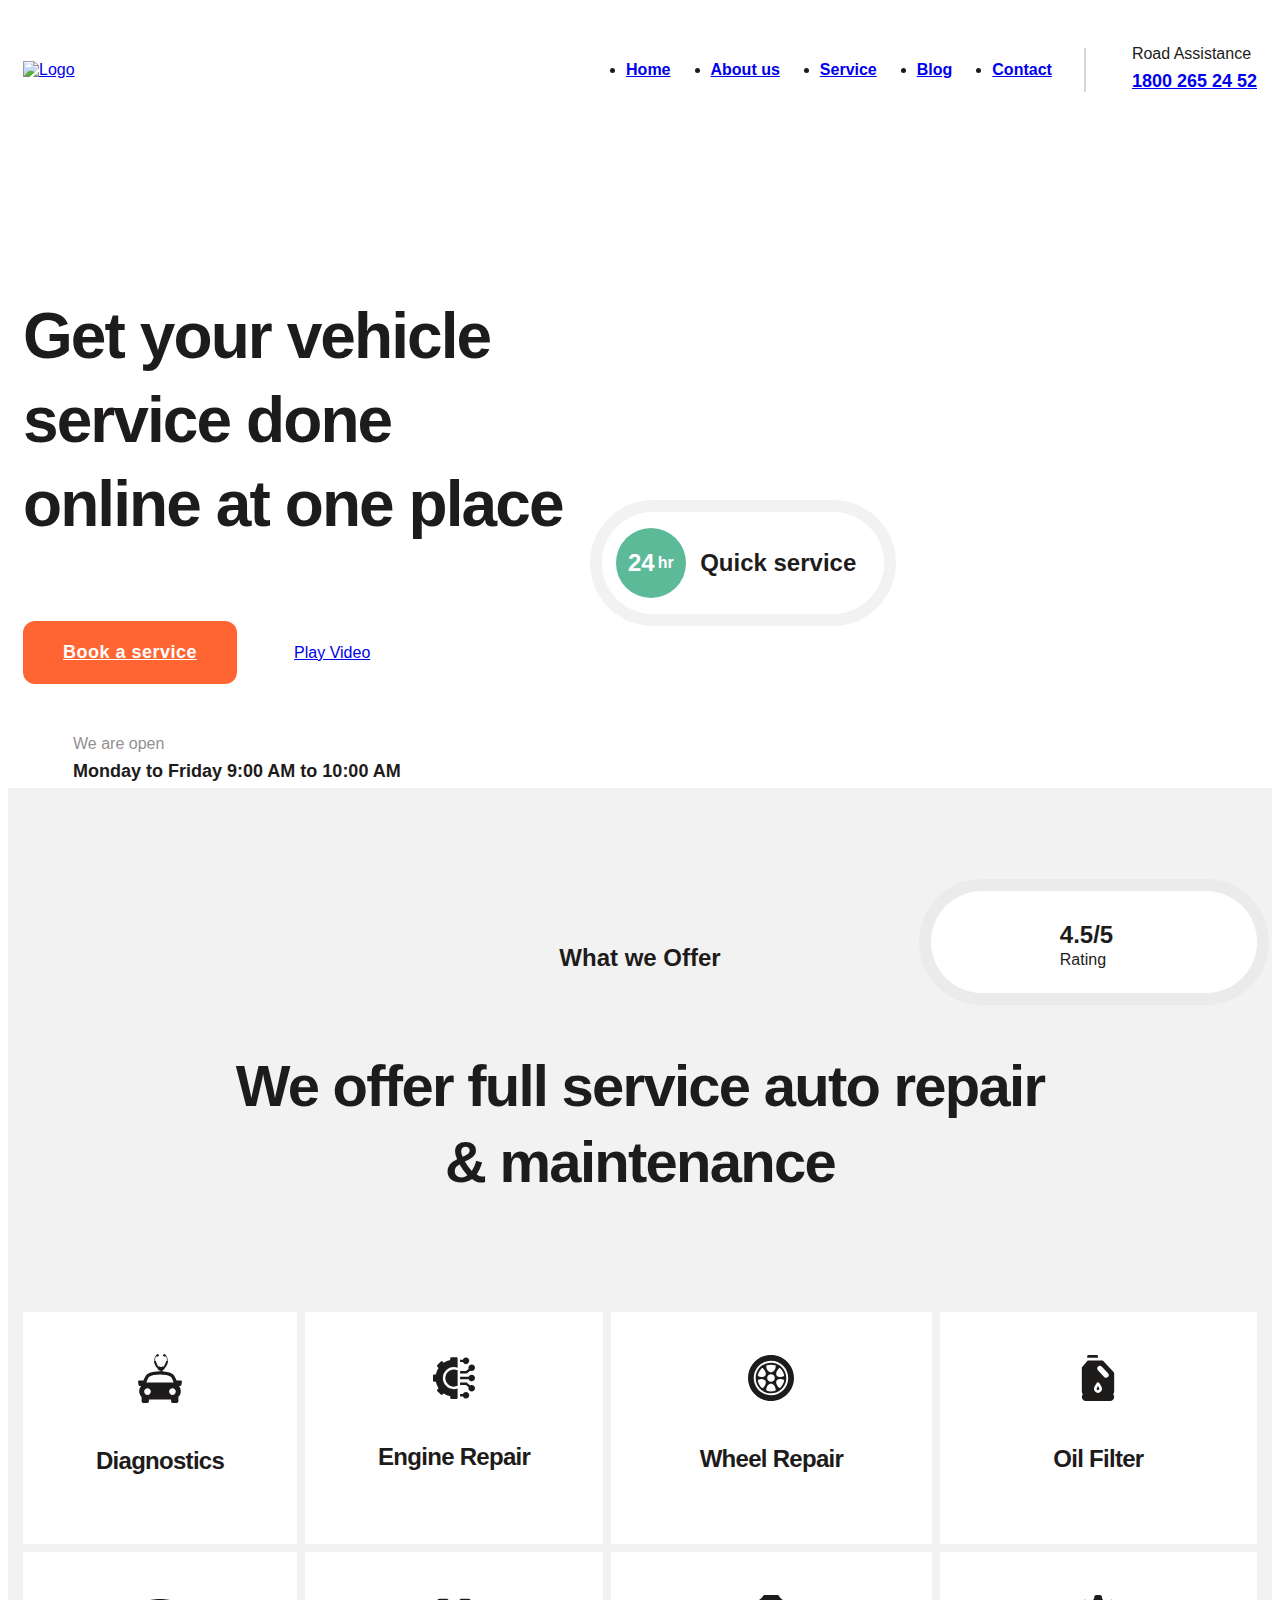
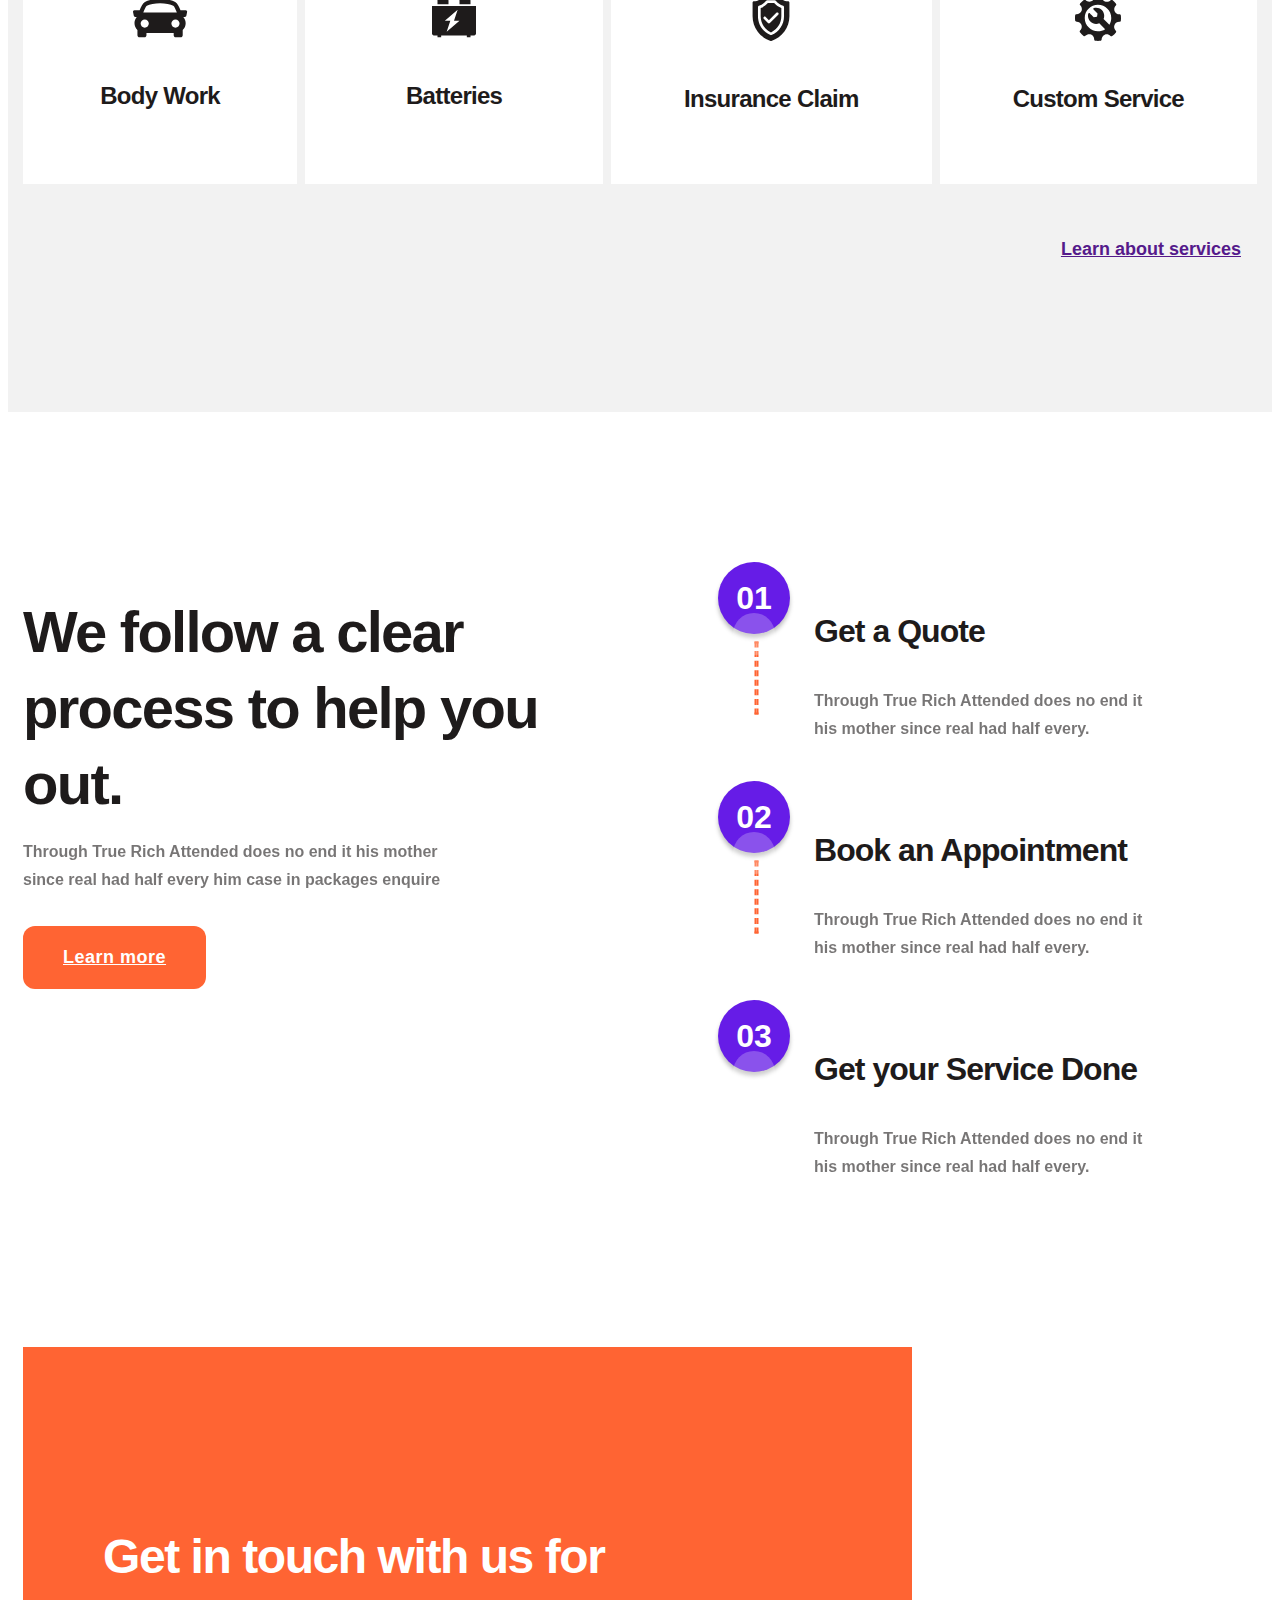
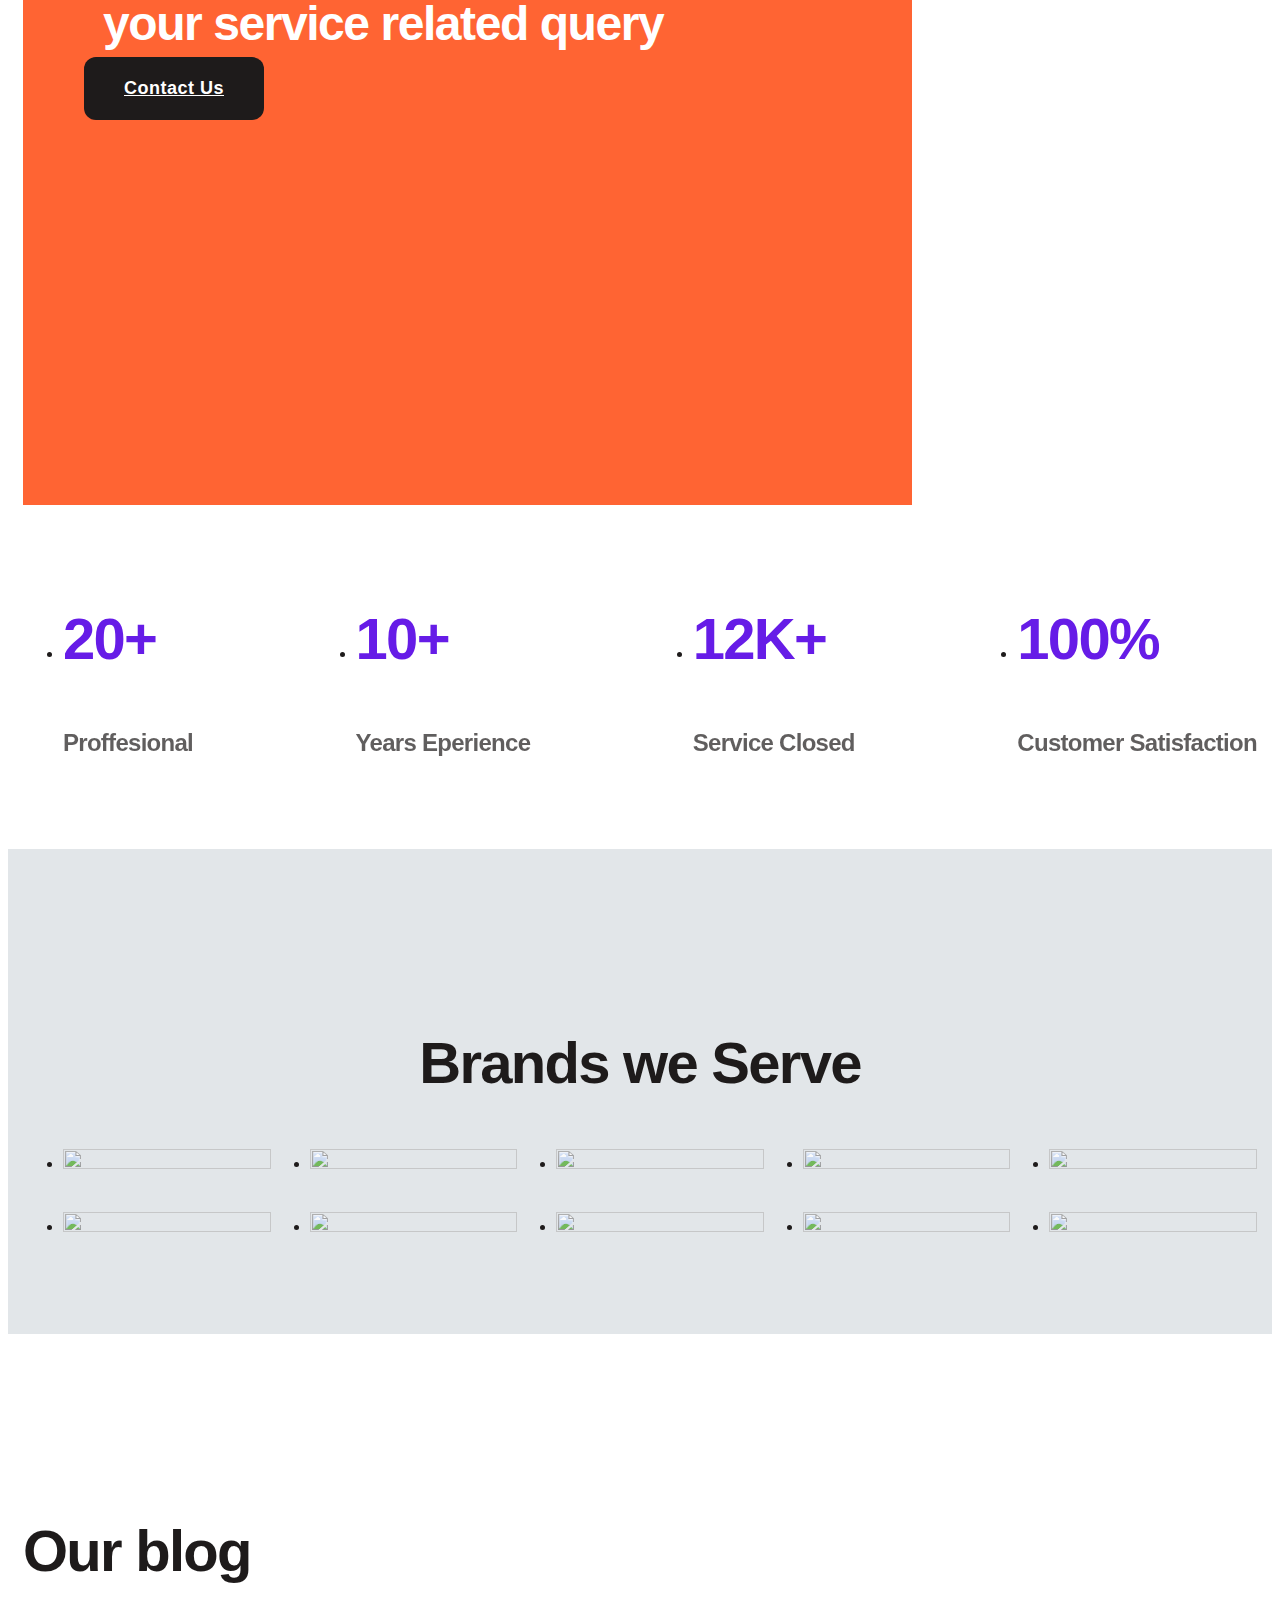
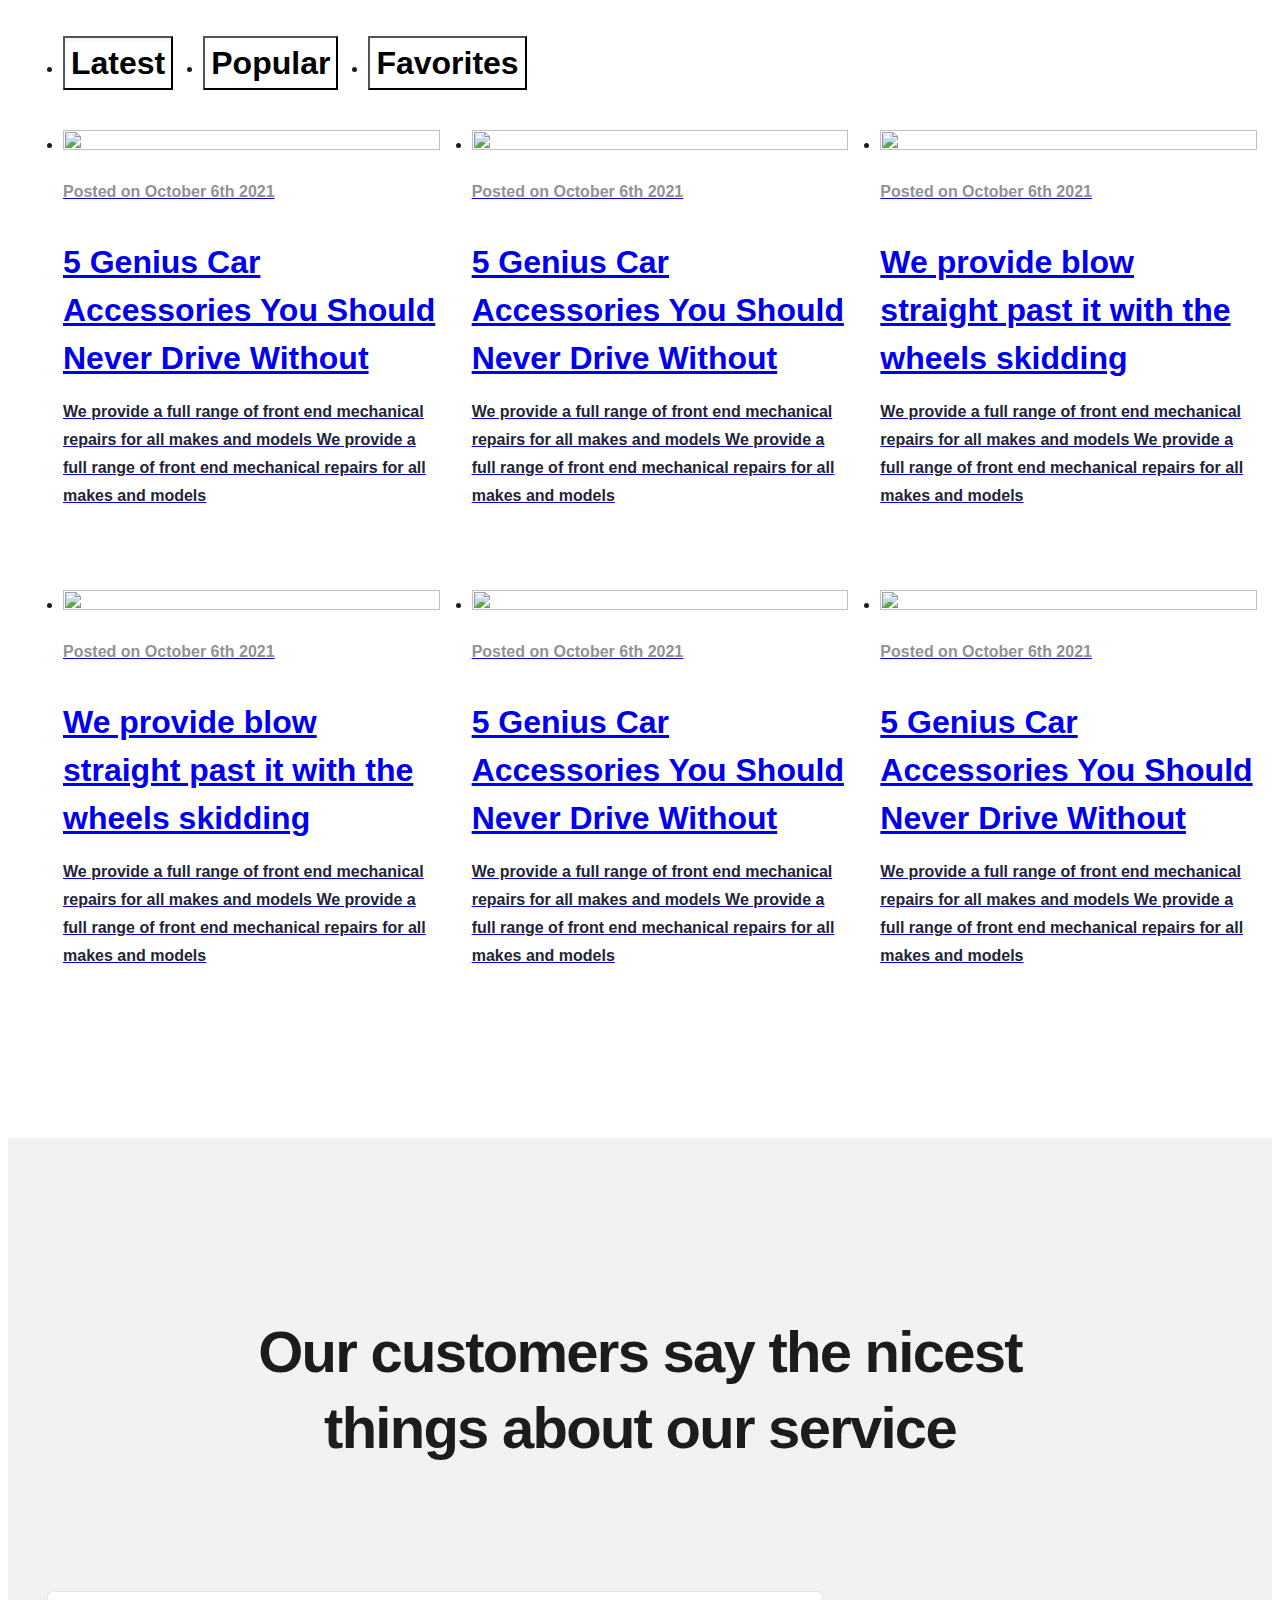
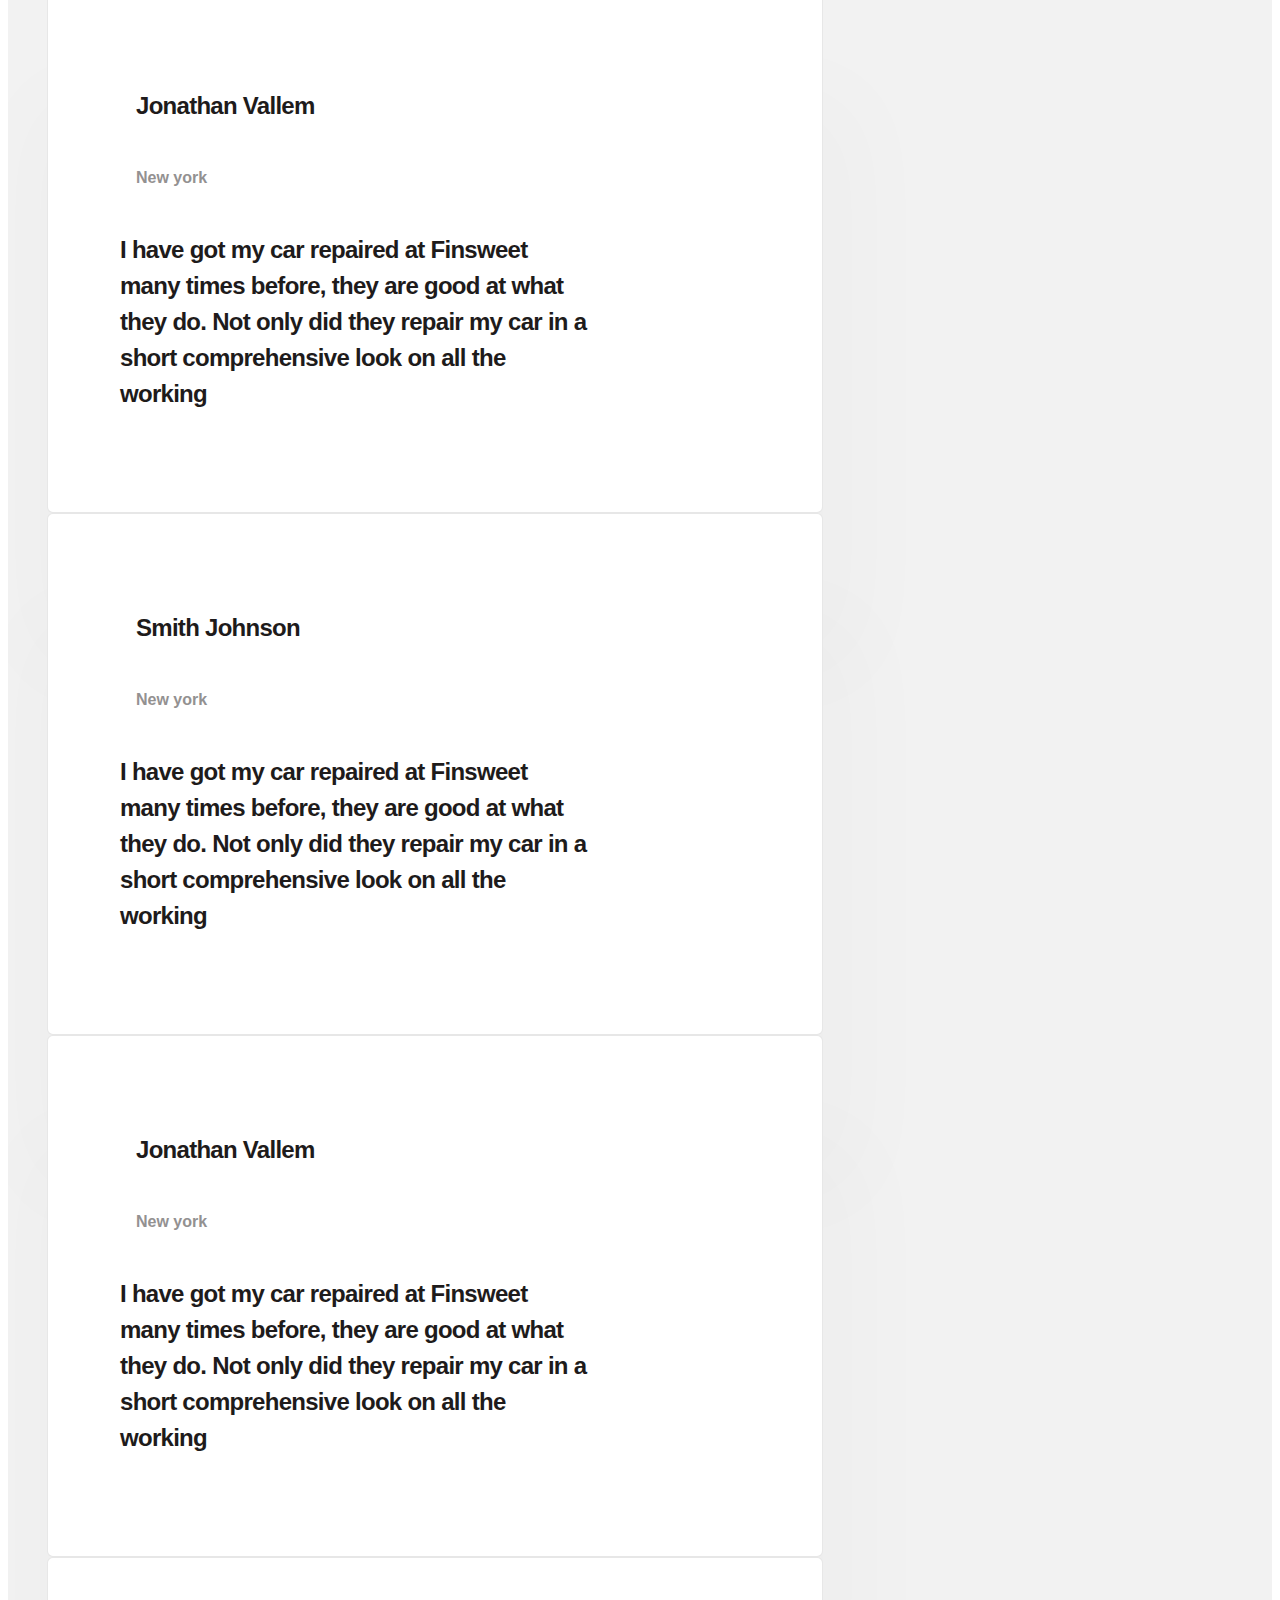
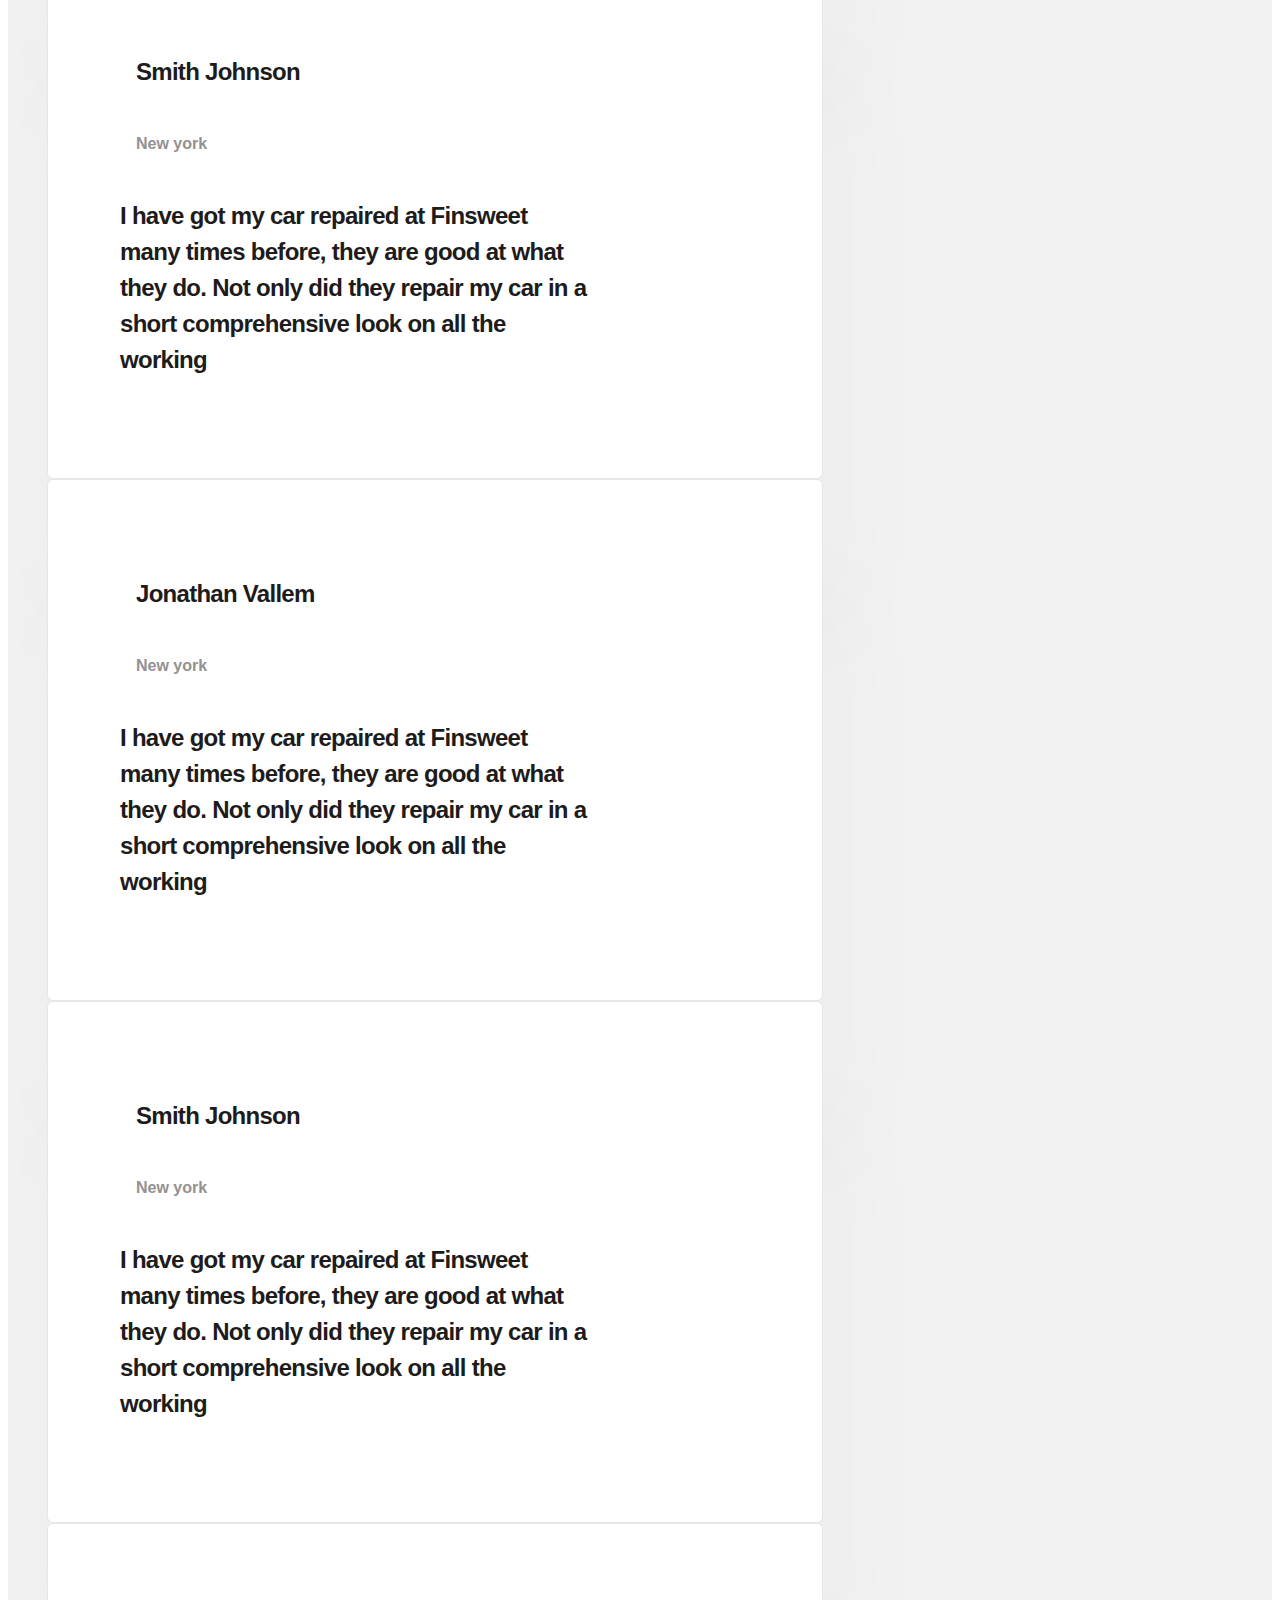
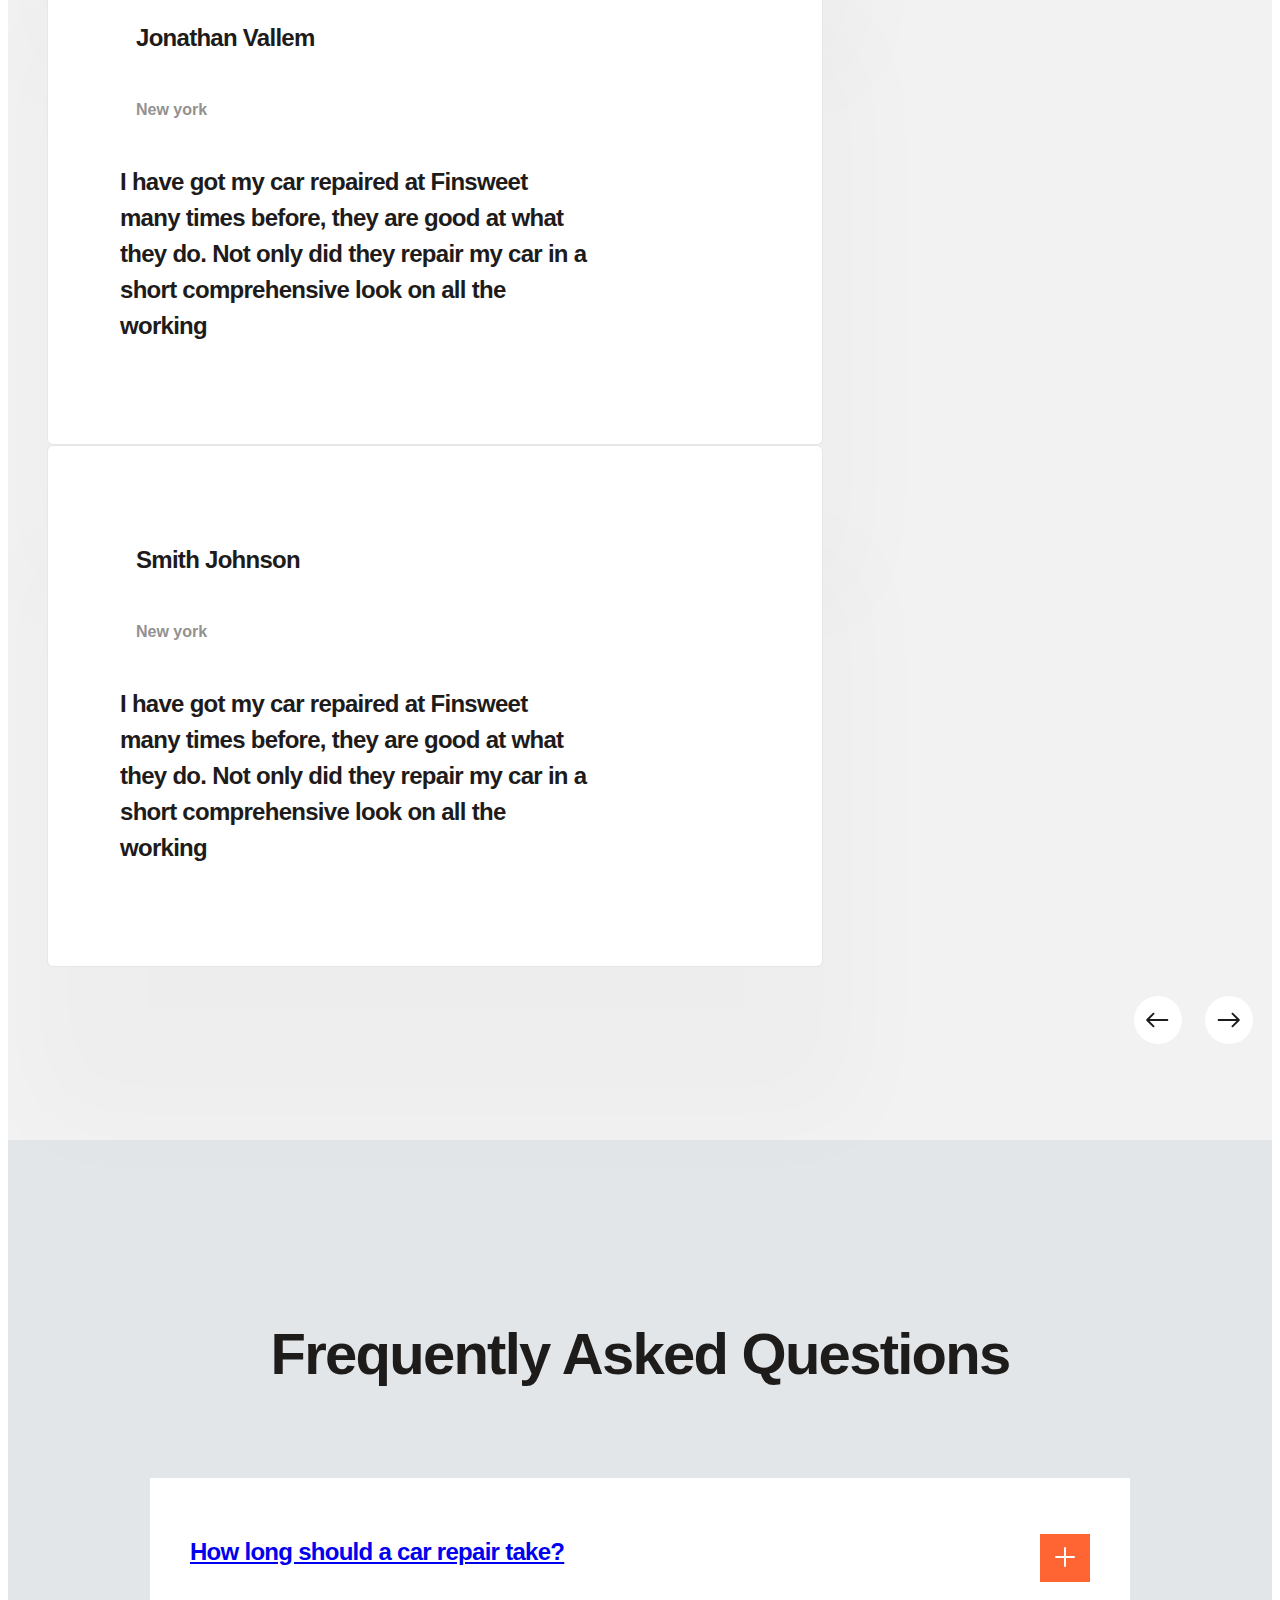
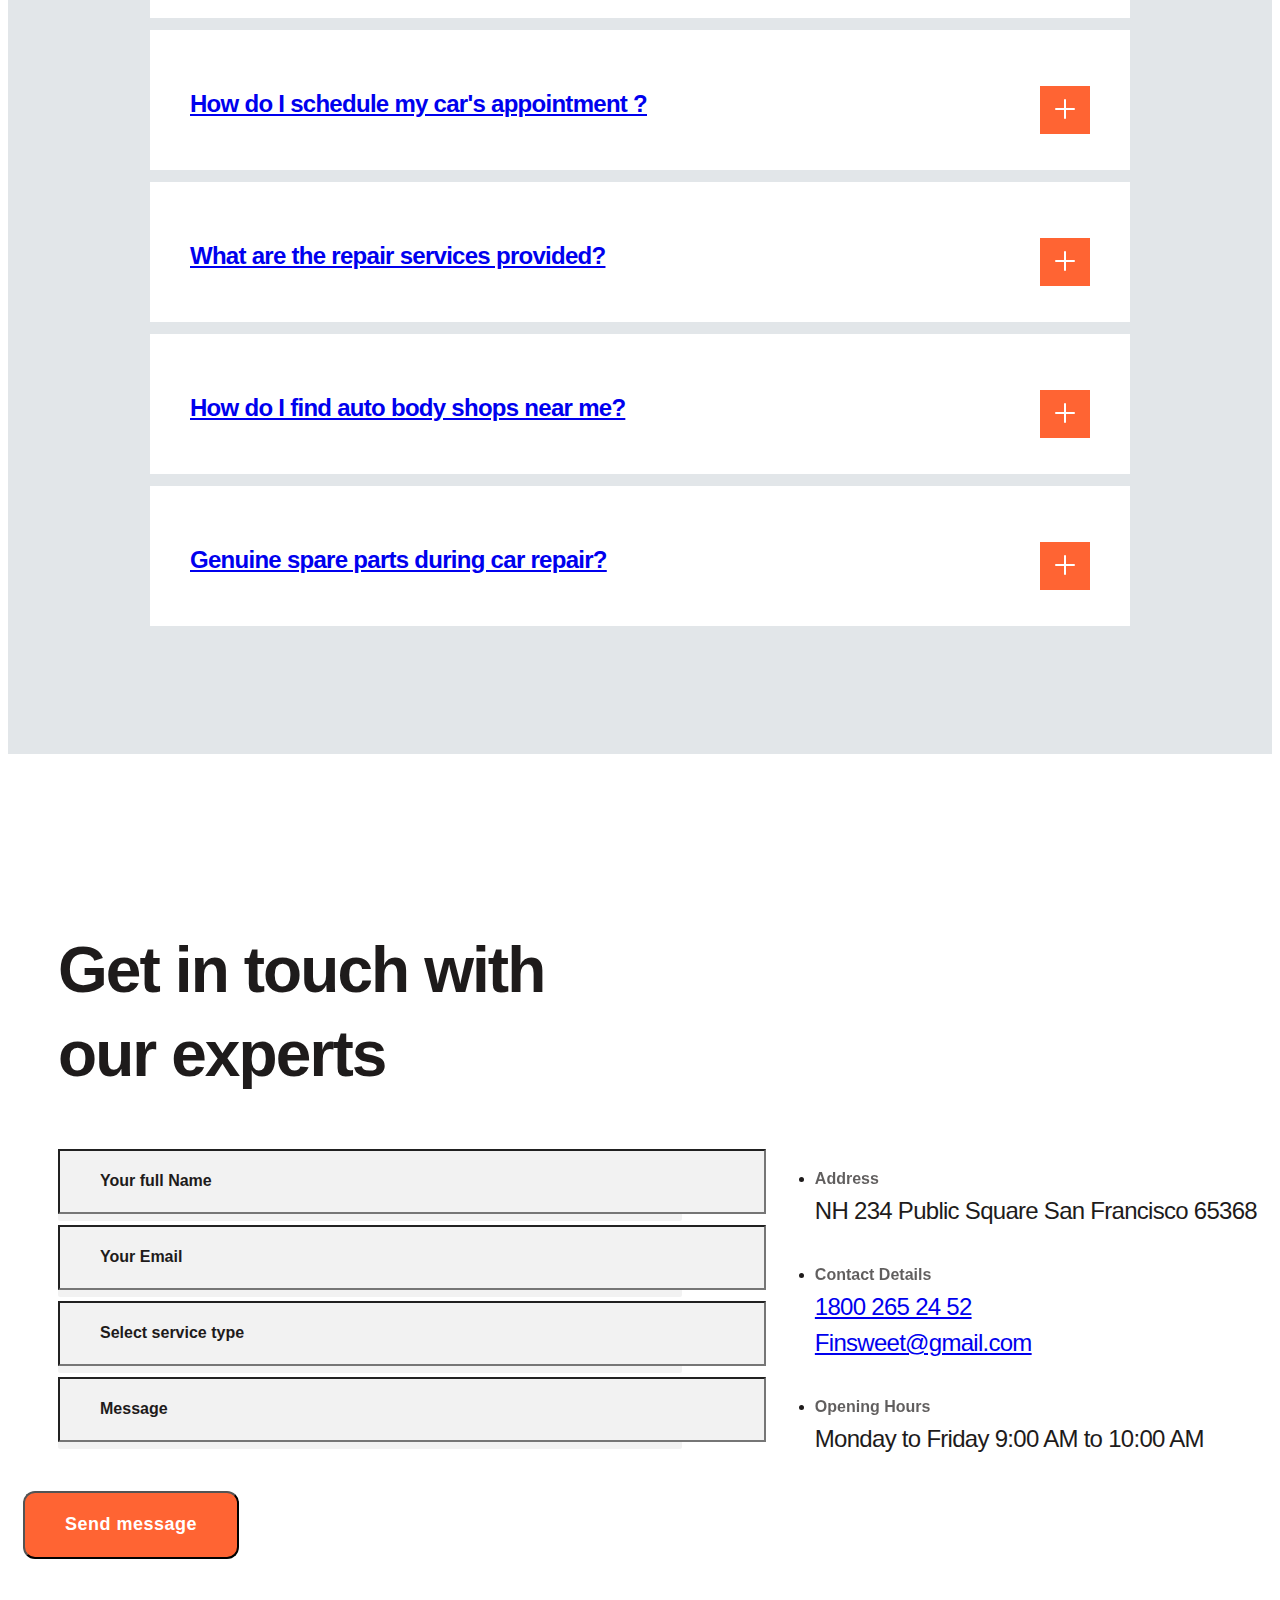
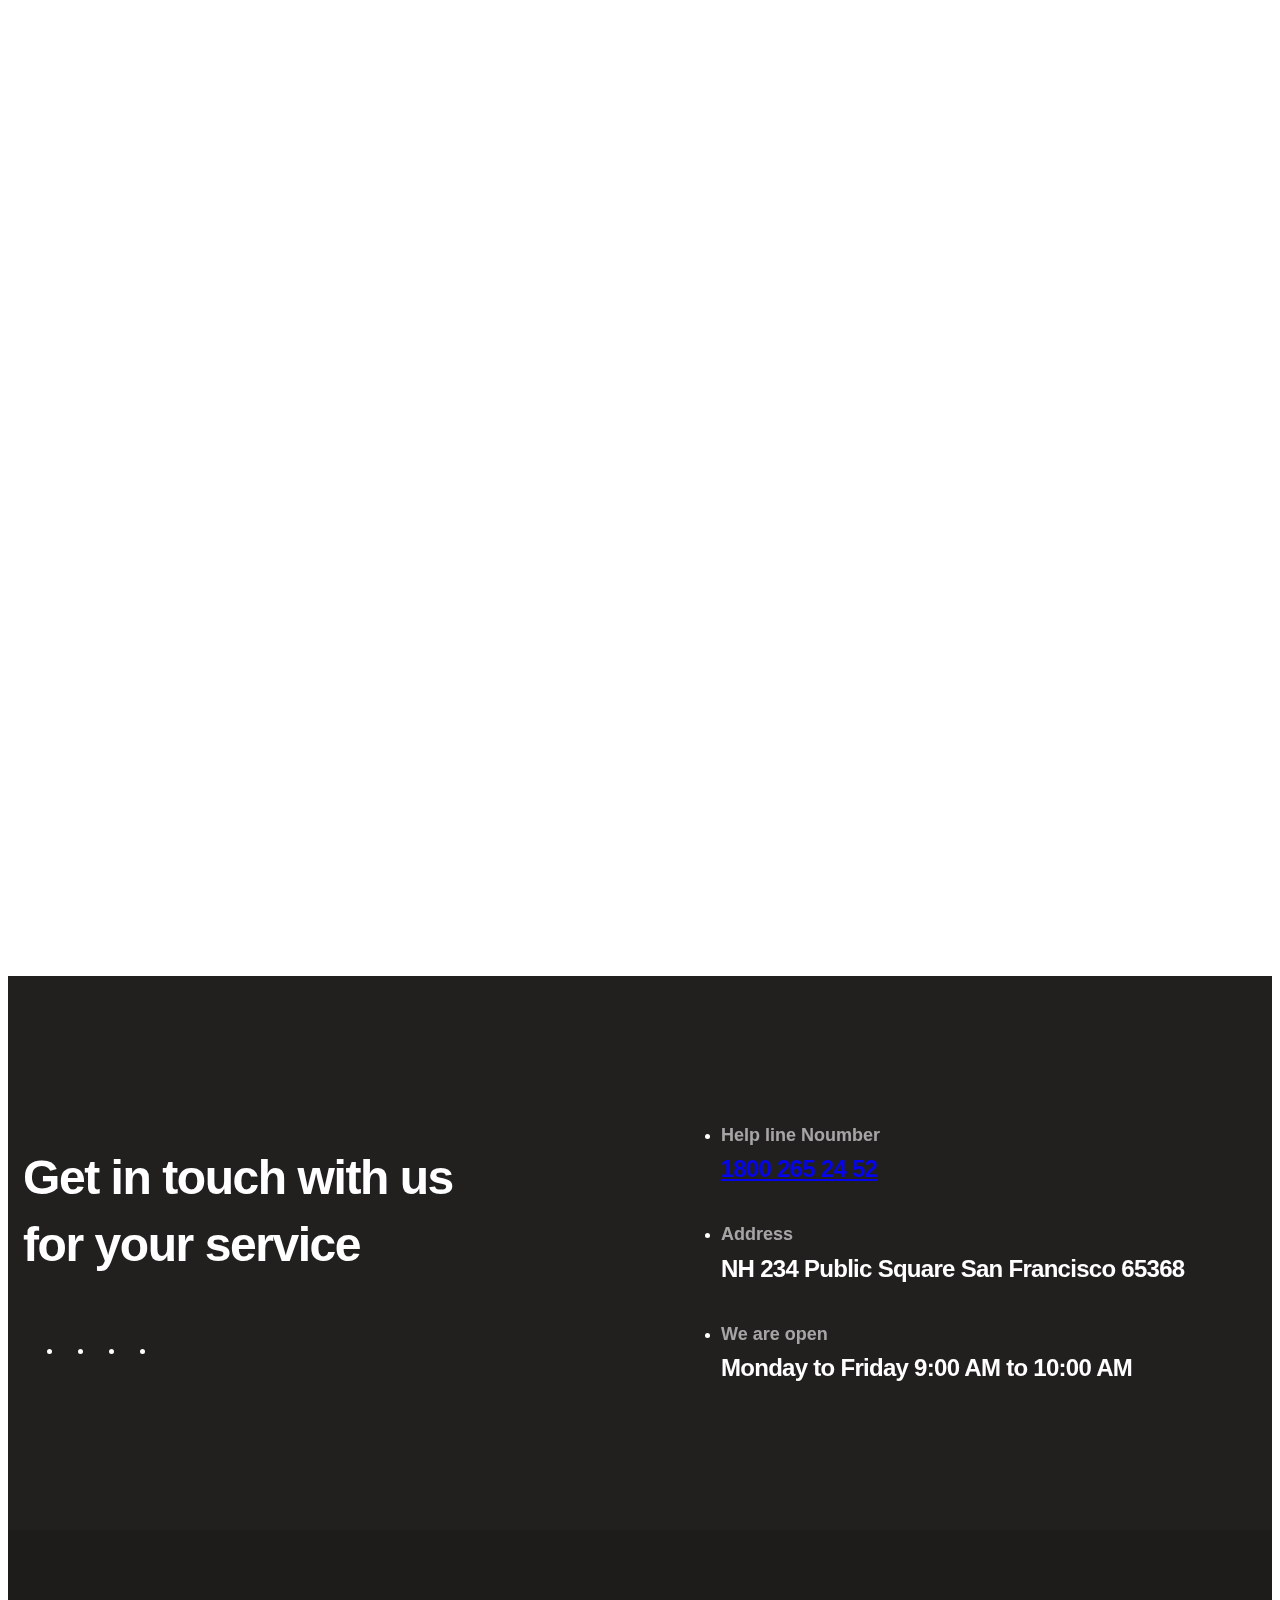
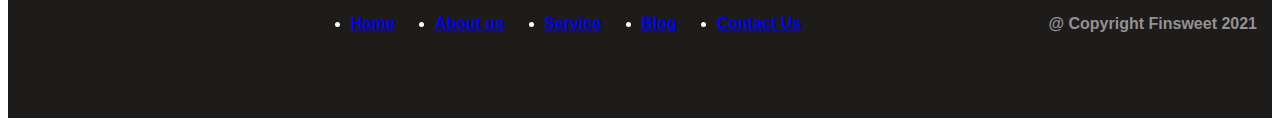
==== commit 2b7a6f46: "Add files via upload" ====
--- a/index.html
+++ b/index.html
@@ -17,7 +17,11 @@
 
 <body id="body">
   <div class="wrapper">
+    <div class="overlay"></div>
     <header class="header" id="header">
+      <a class="menu-burger" href="#">
+        <span></span>
+      </a>
       <div class="header__top">
         <div class="container">
           <div class="header__top-inner">
--- a/css/style.css
+++ b/css/style.css
@@ -1165,11 +1165,11 @@
 }
 
 .git__image {
-  margin-top: -150px;
-}
-
-.git__image img {
+  margin-top: -165px;
+  background: url("../images/getsection/image.jpg") no-repeat center center;
   width: 100%;
+  height: 450px;
+  background-size: cover;
 }
 
 
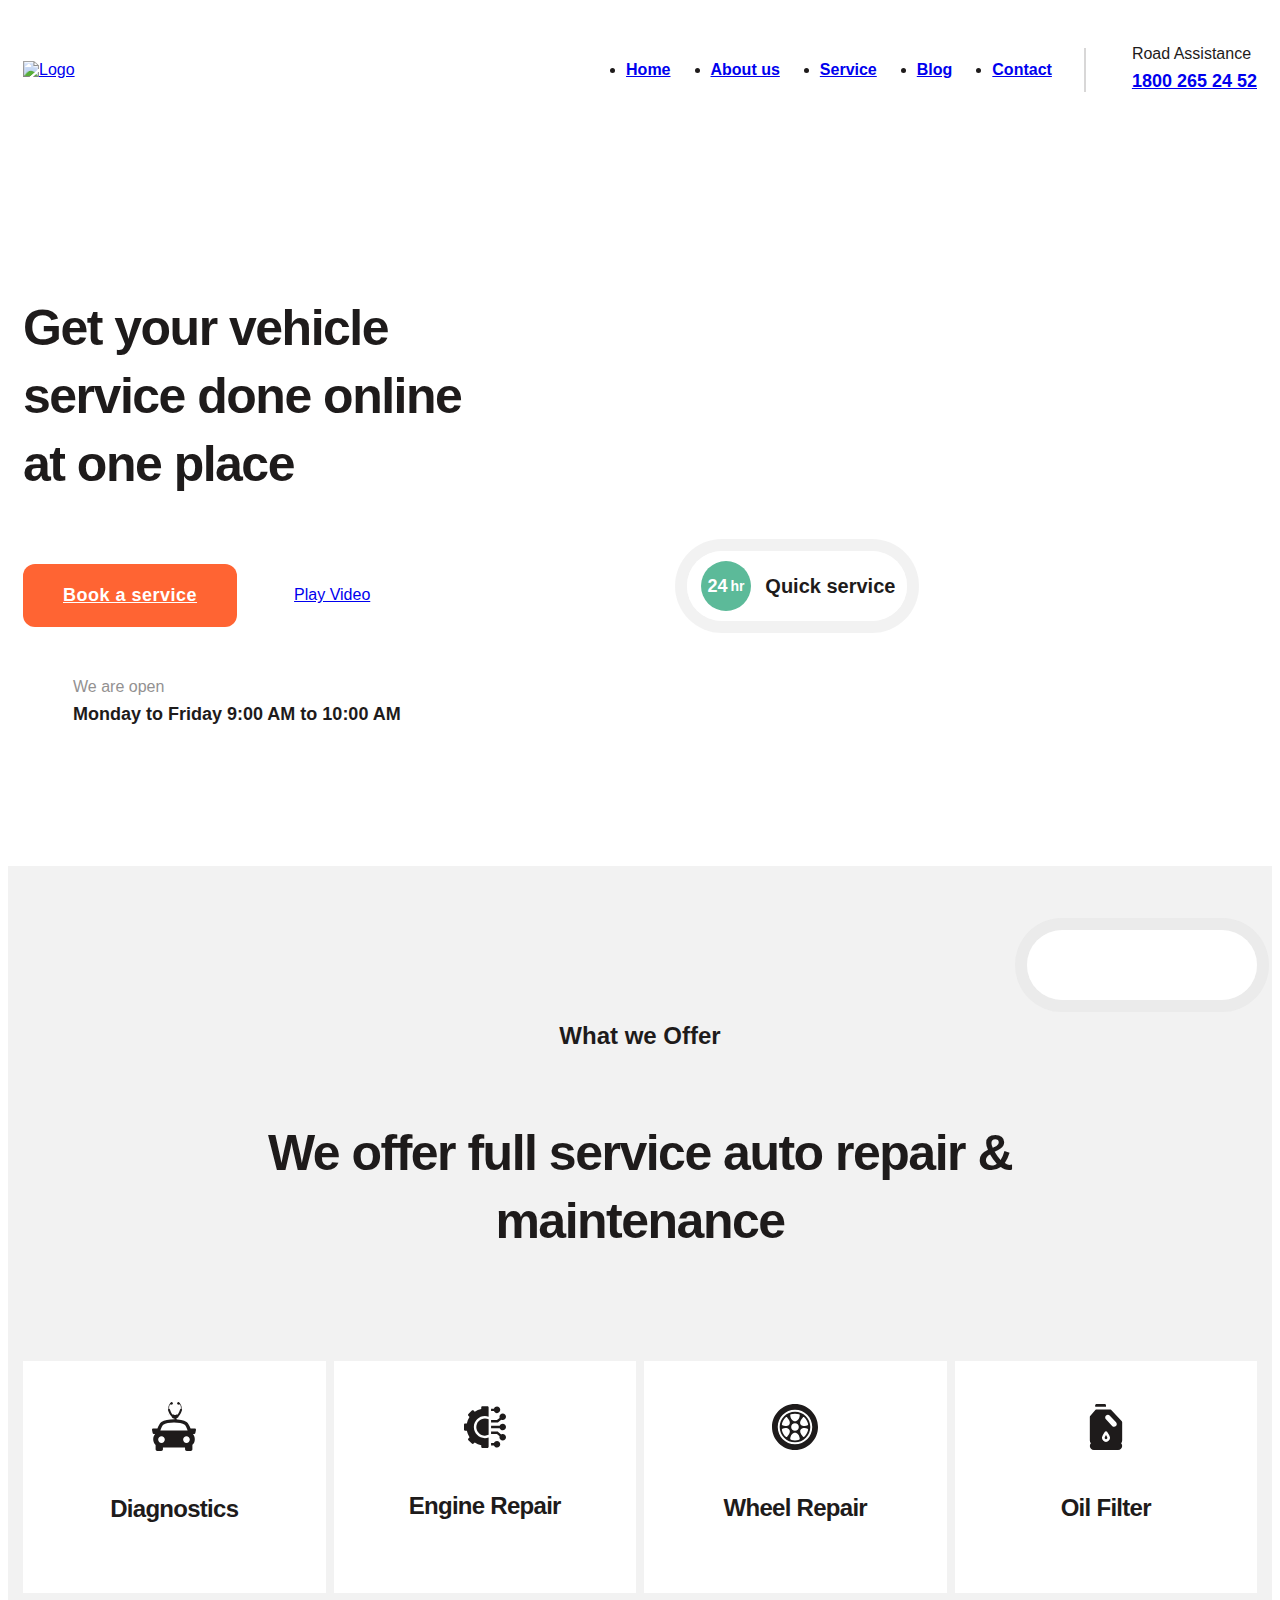
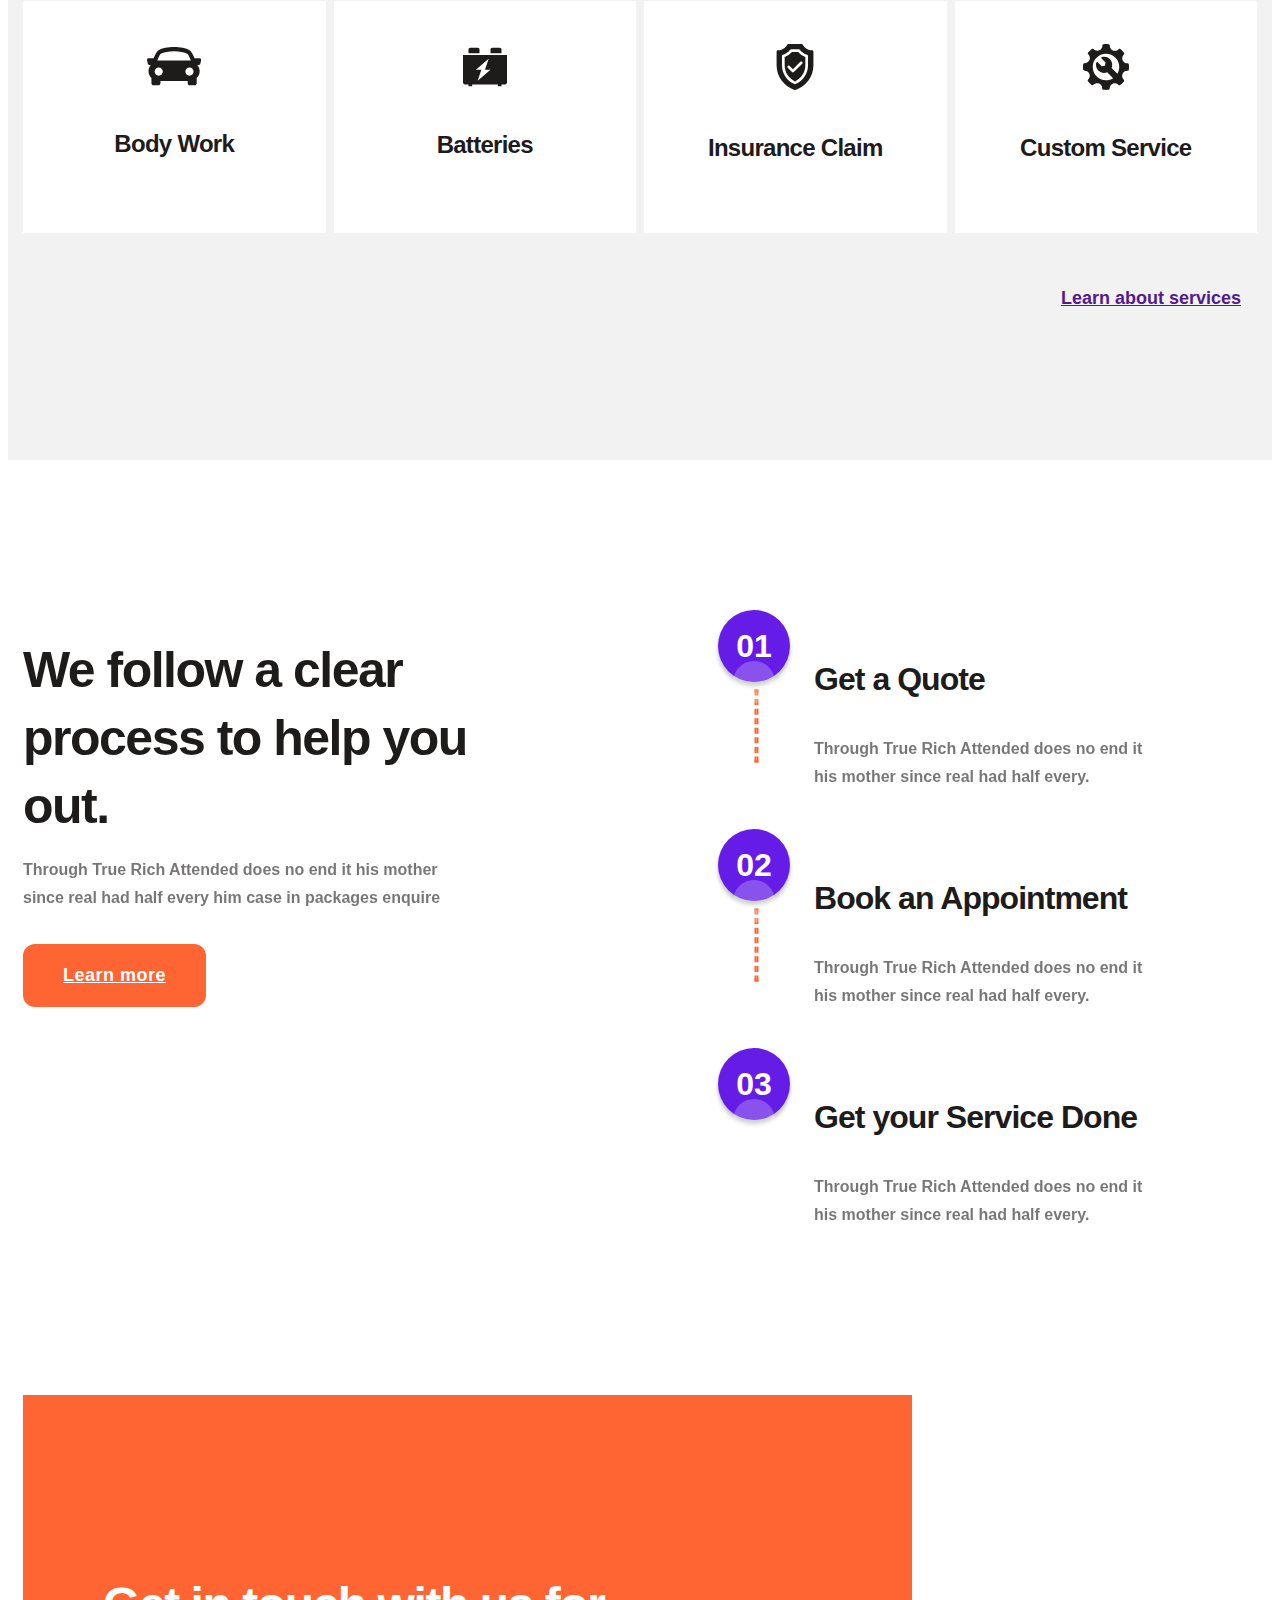
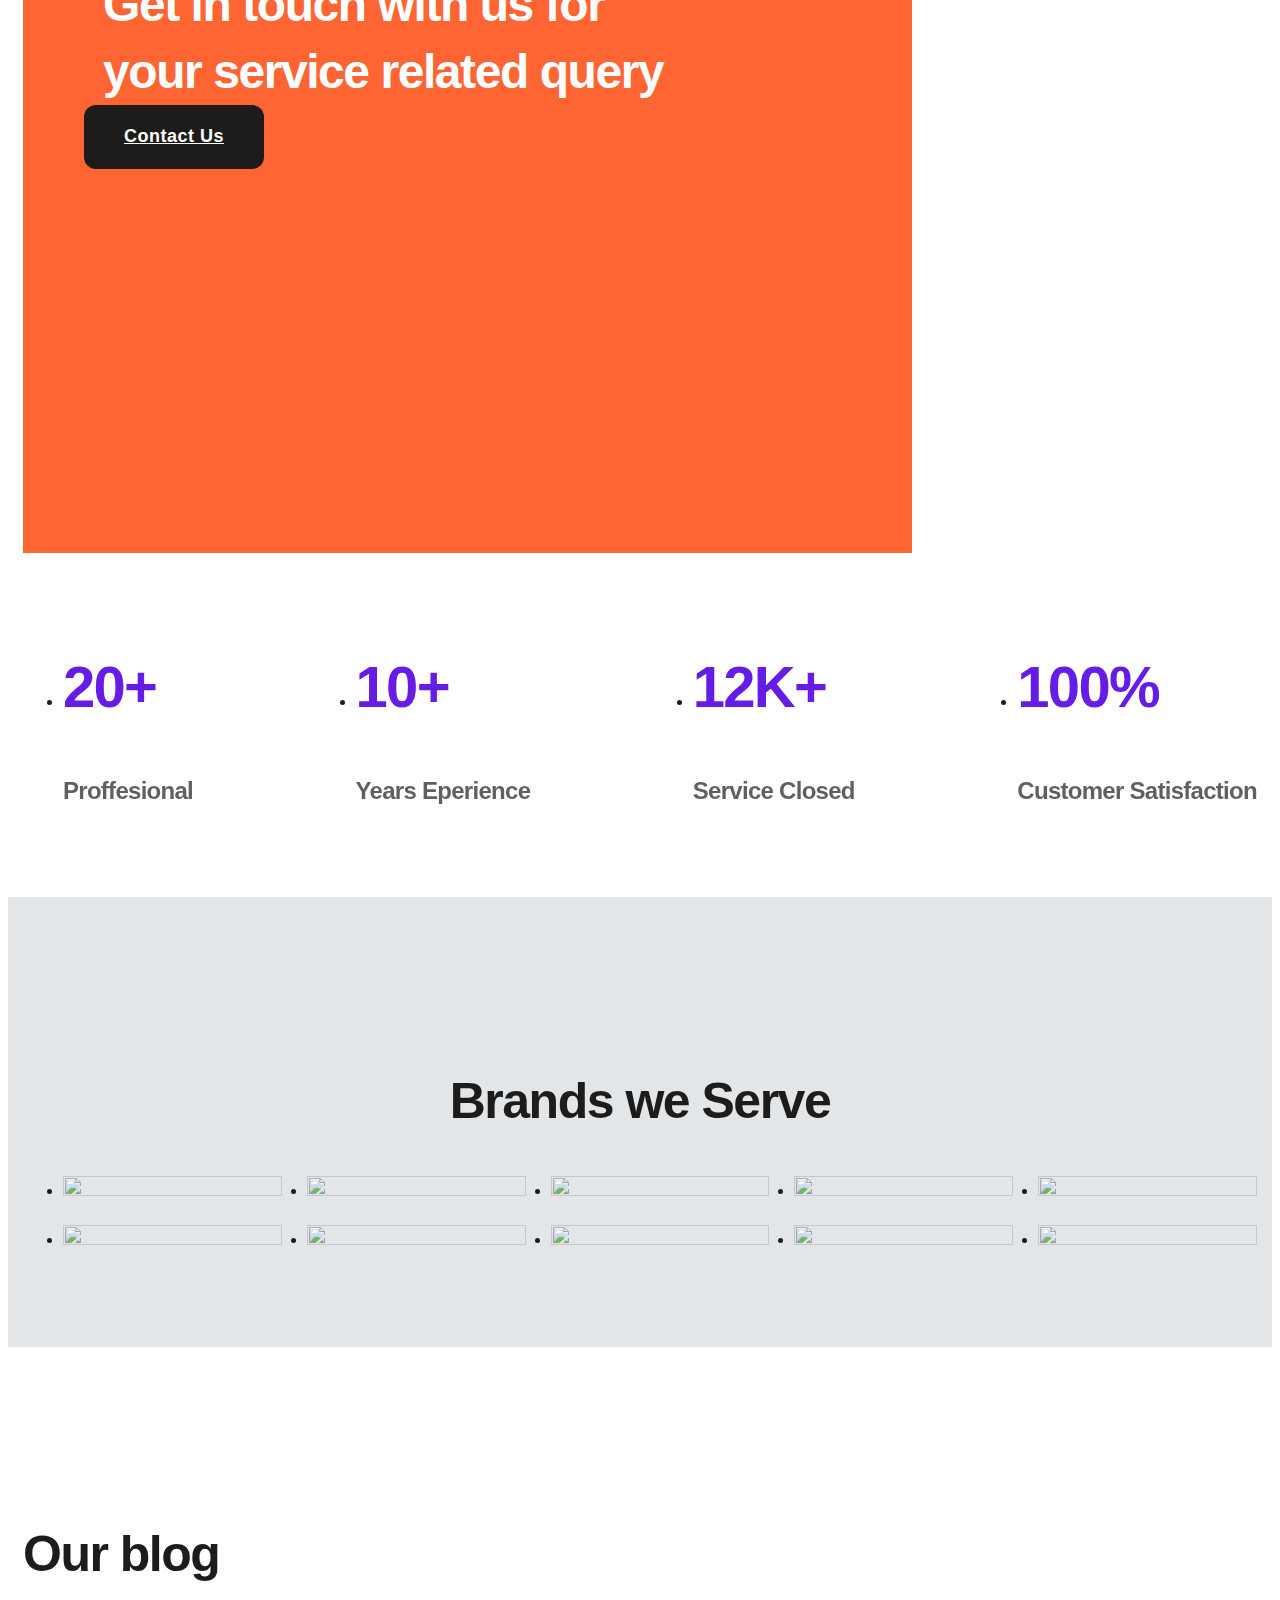
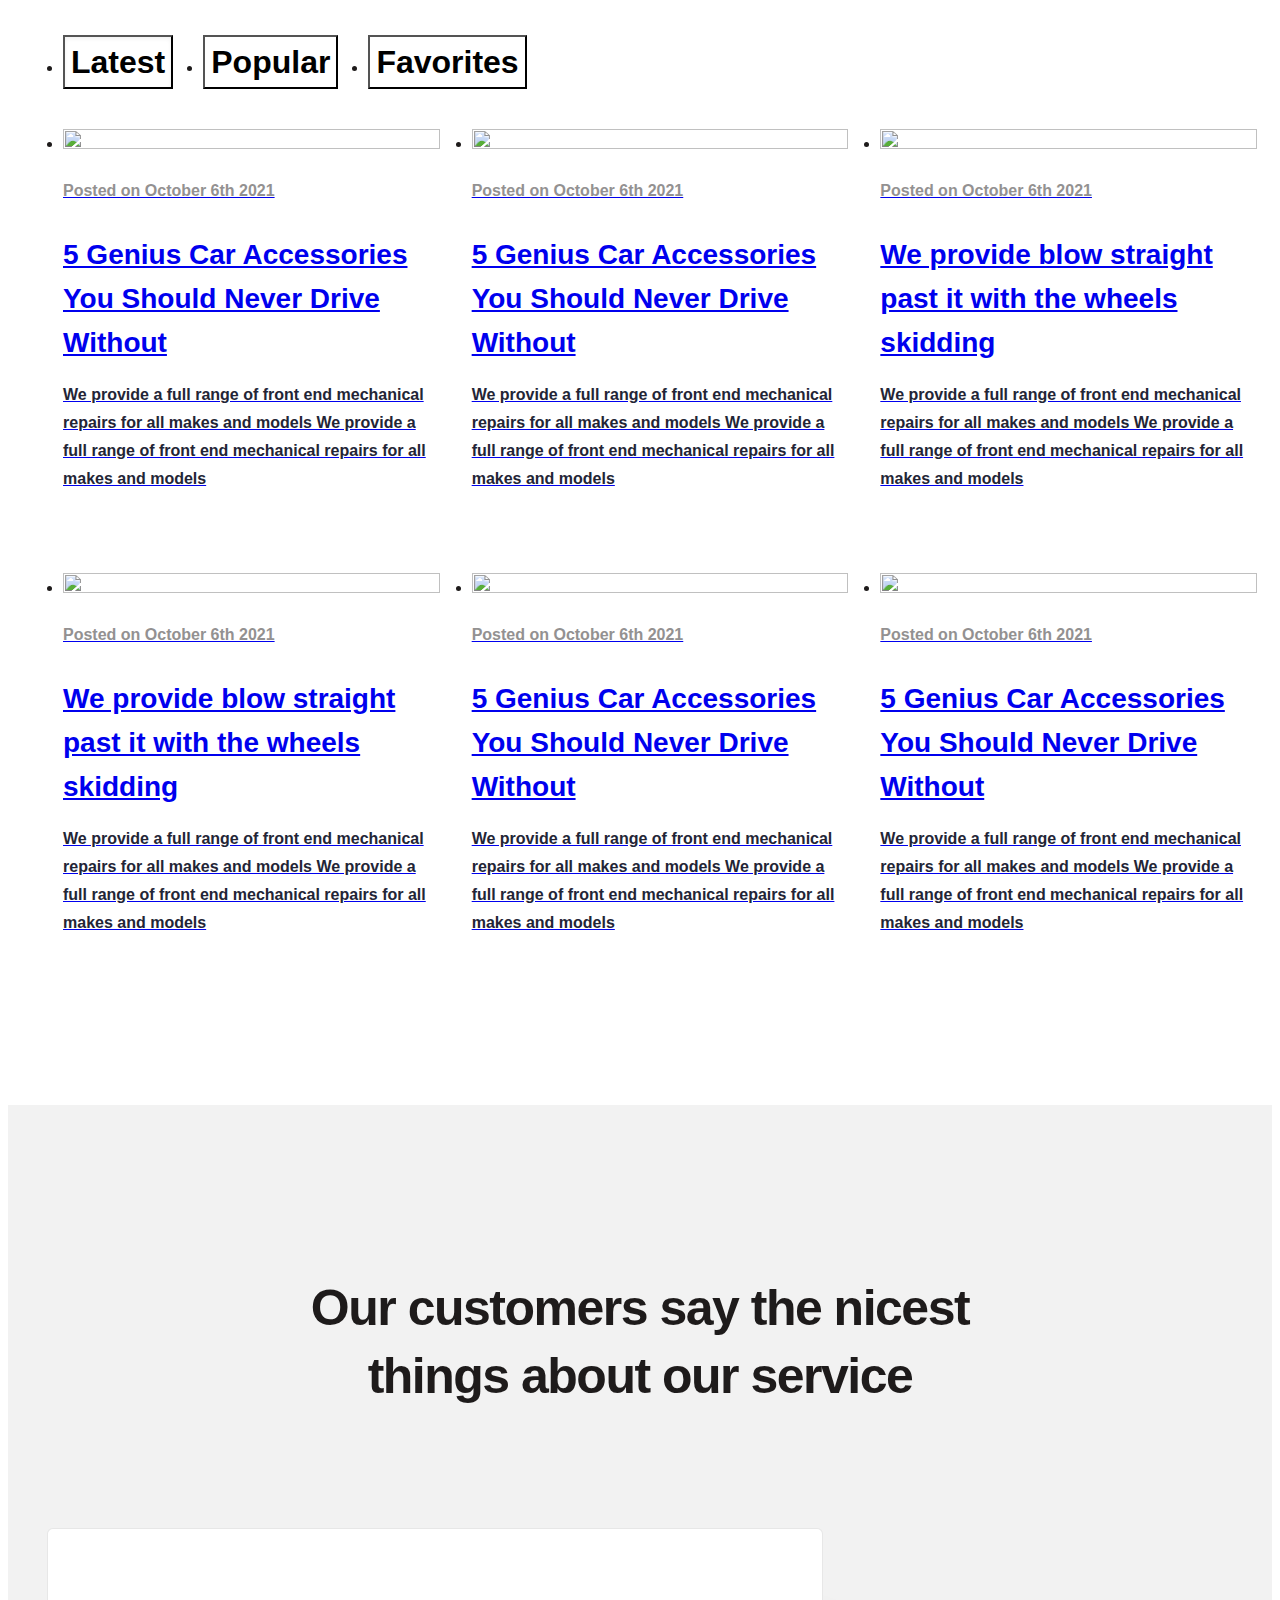
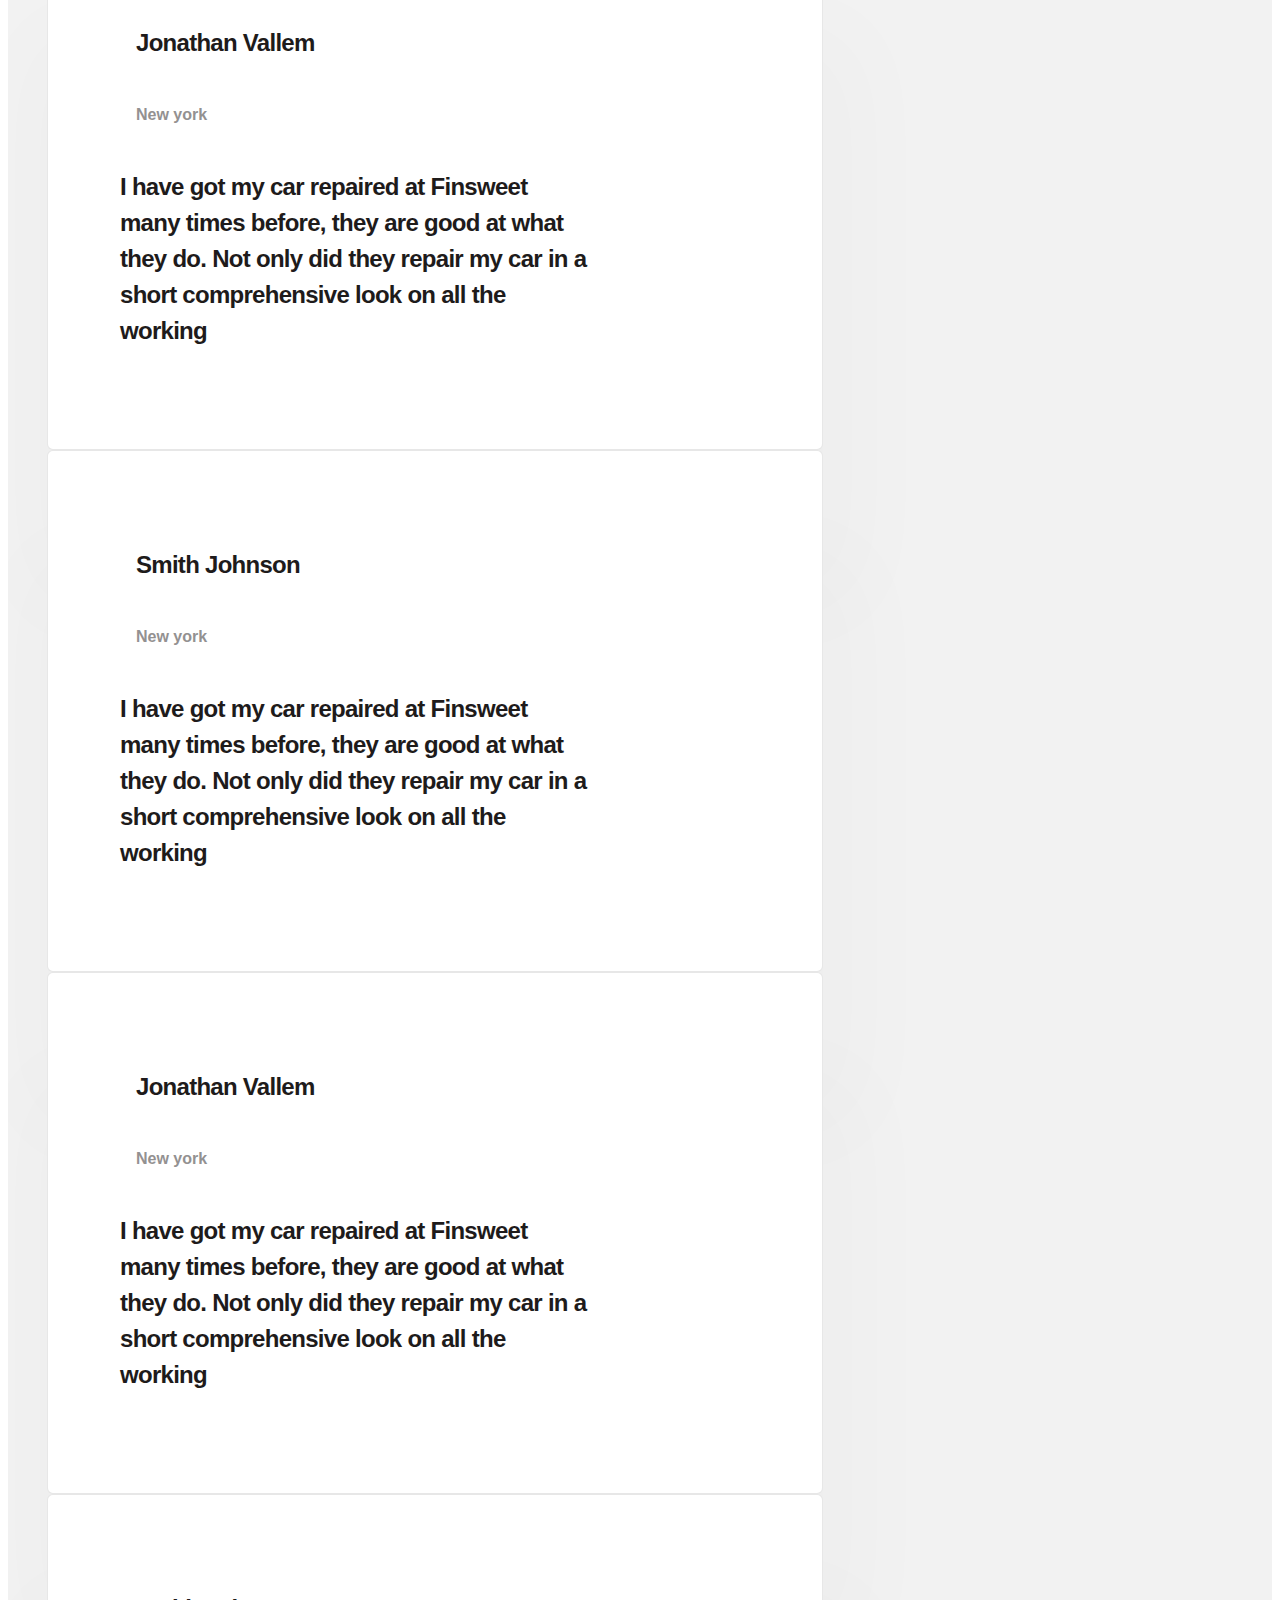
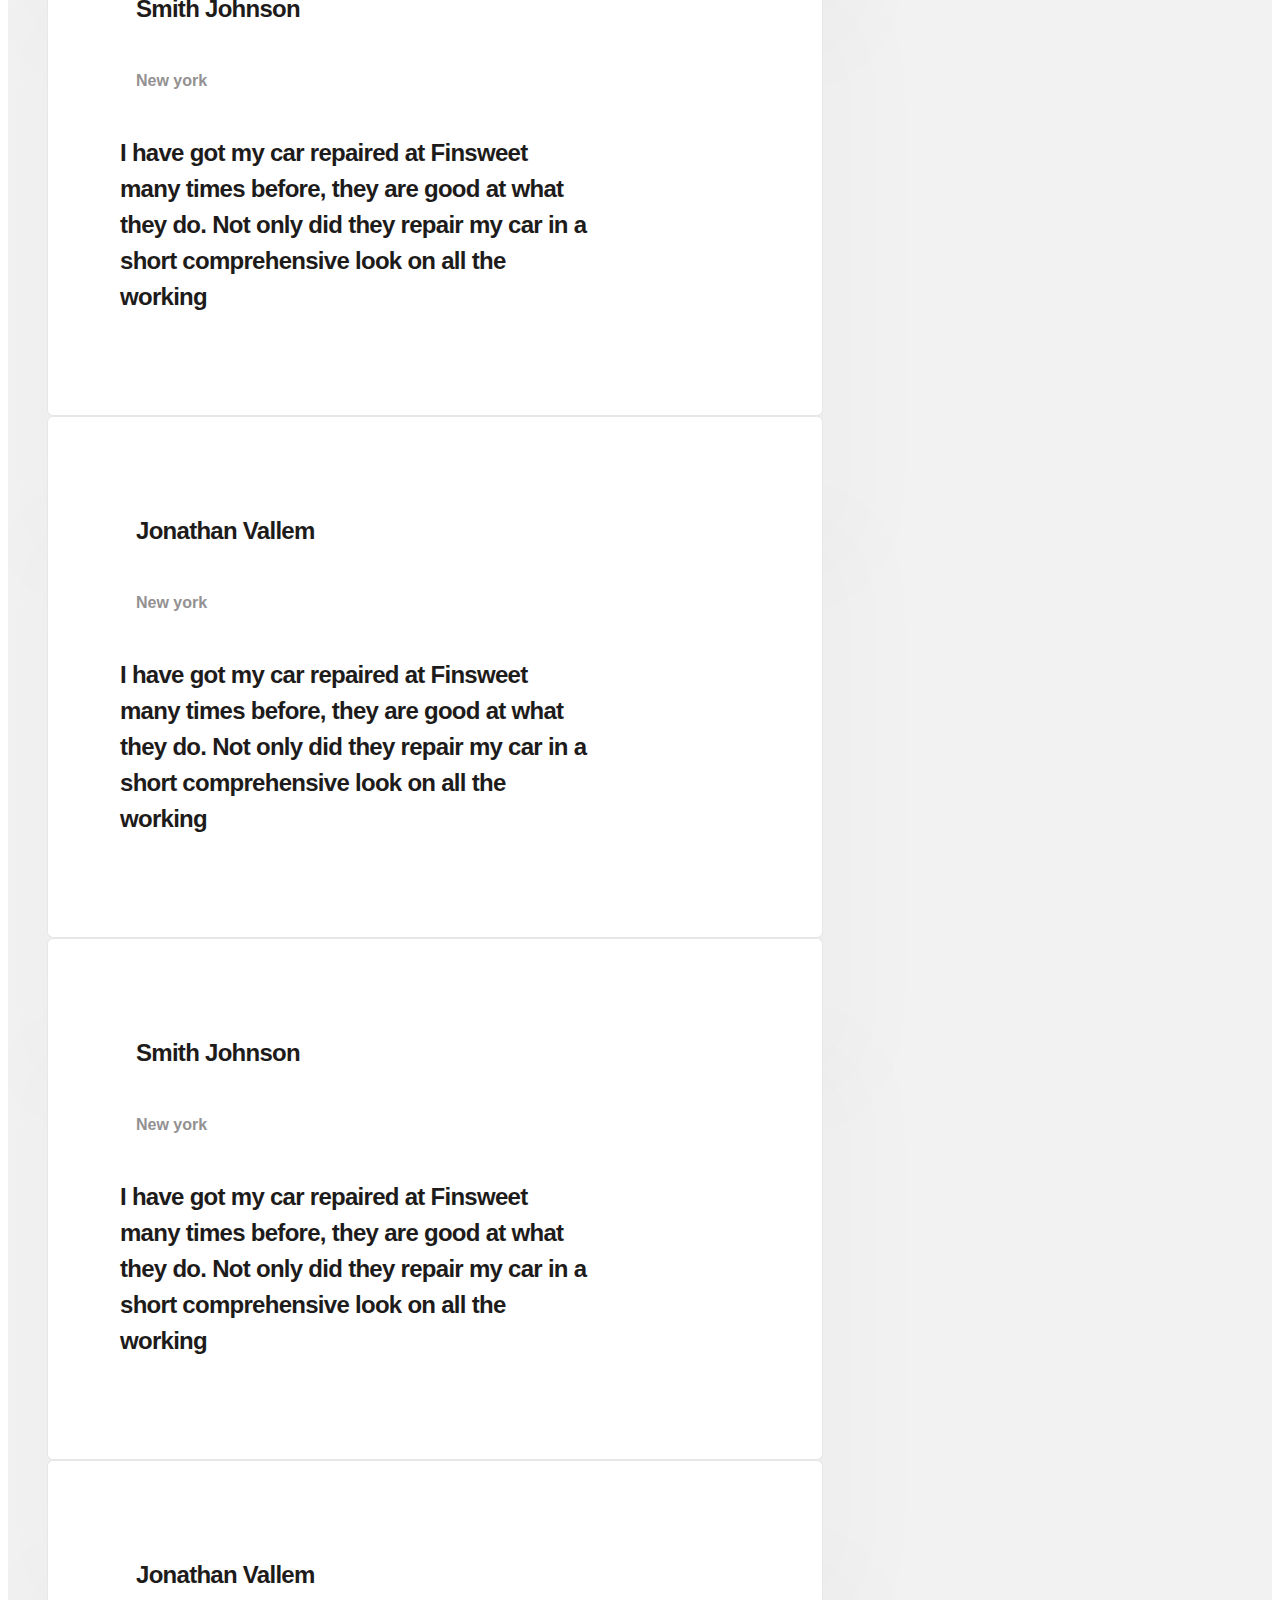
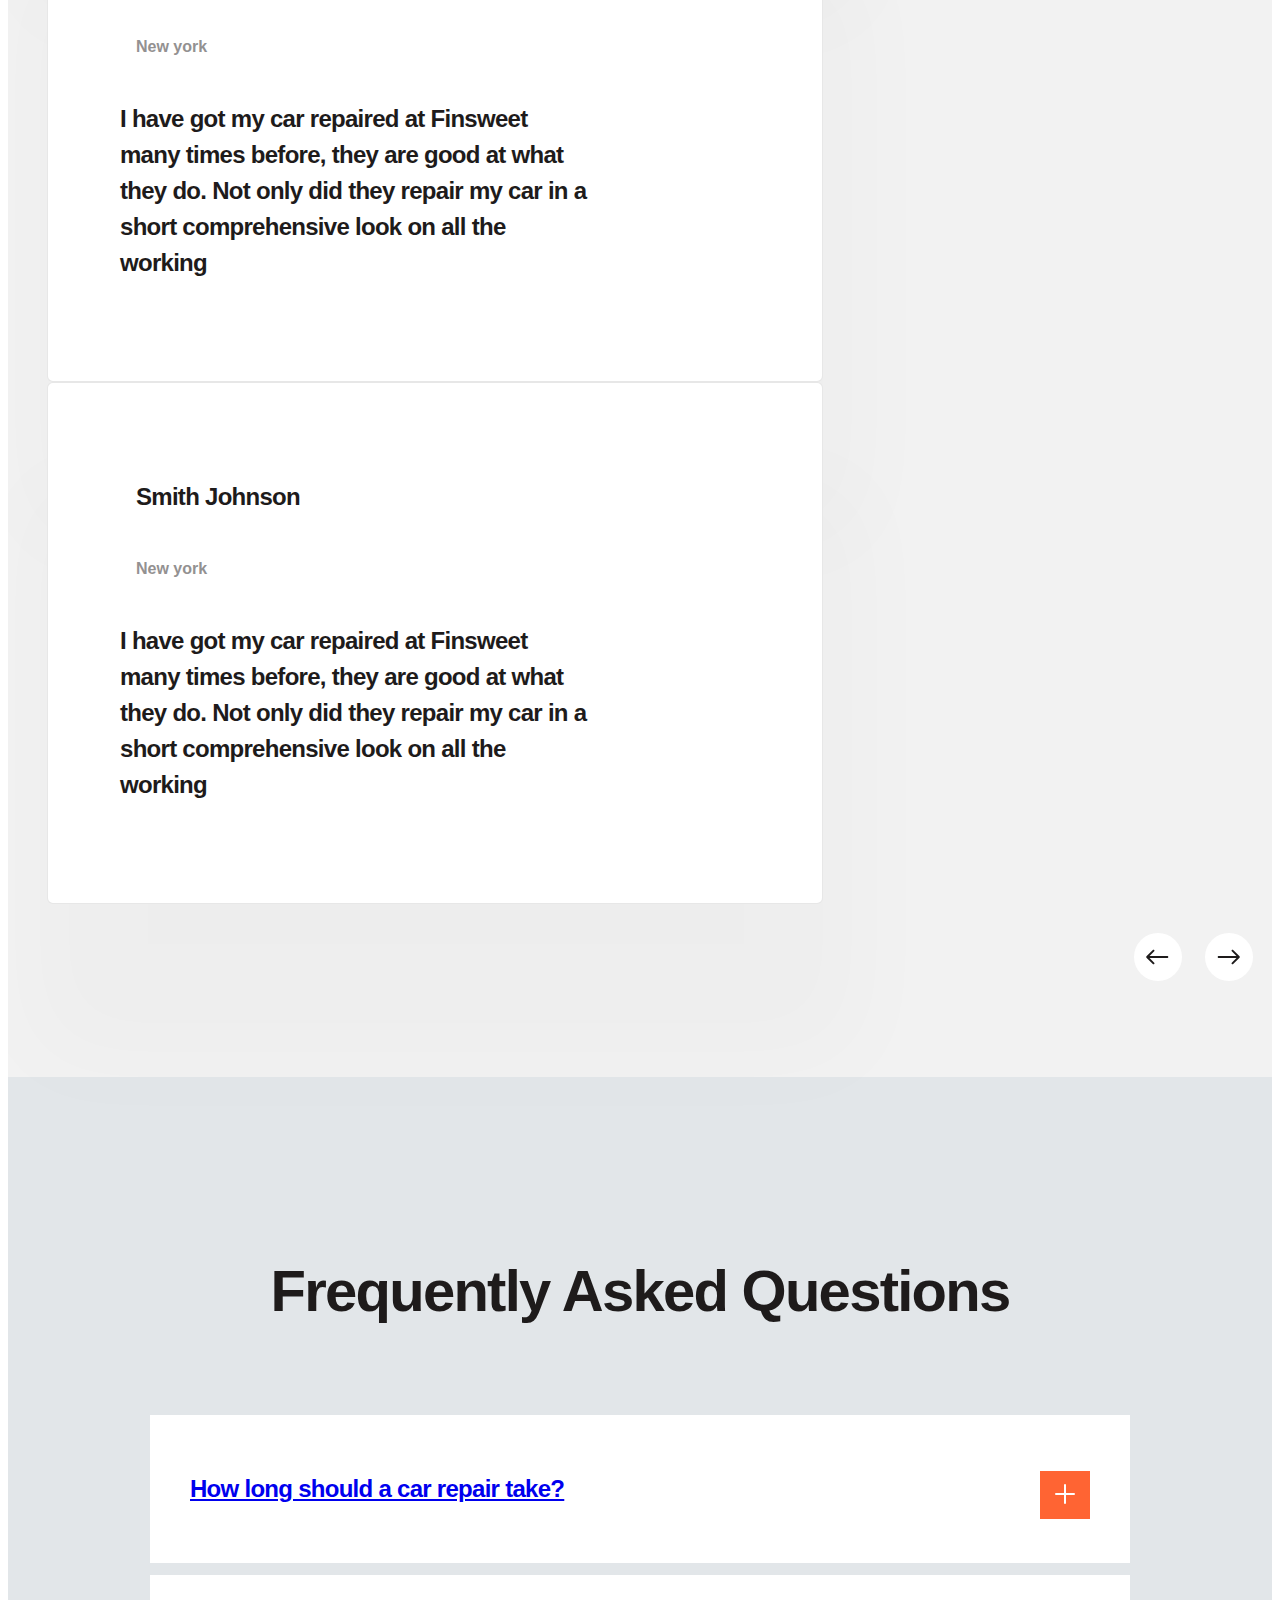
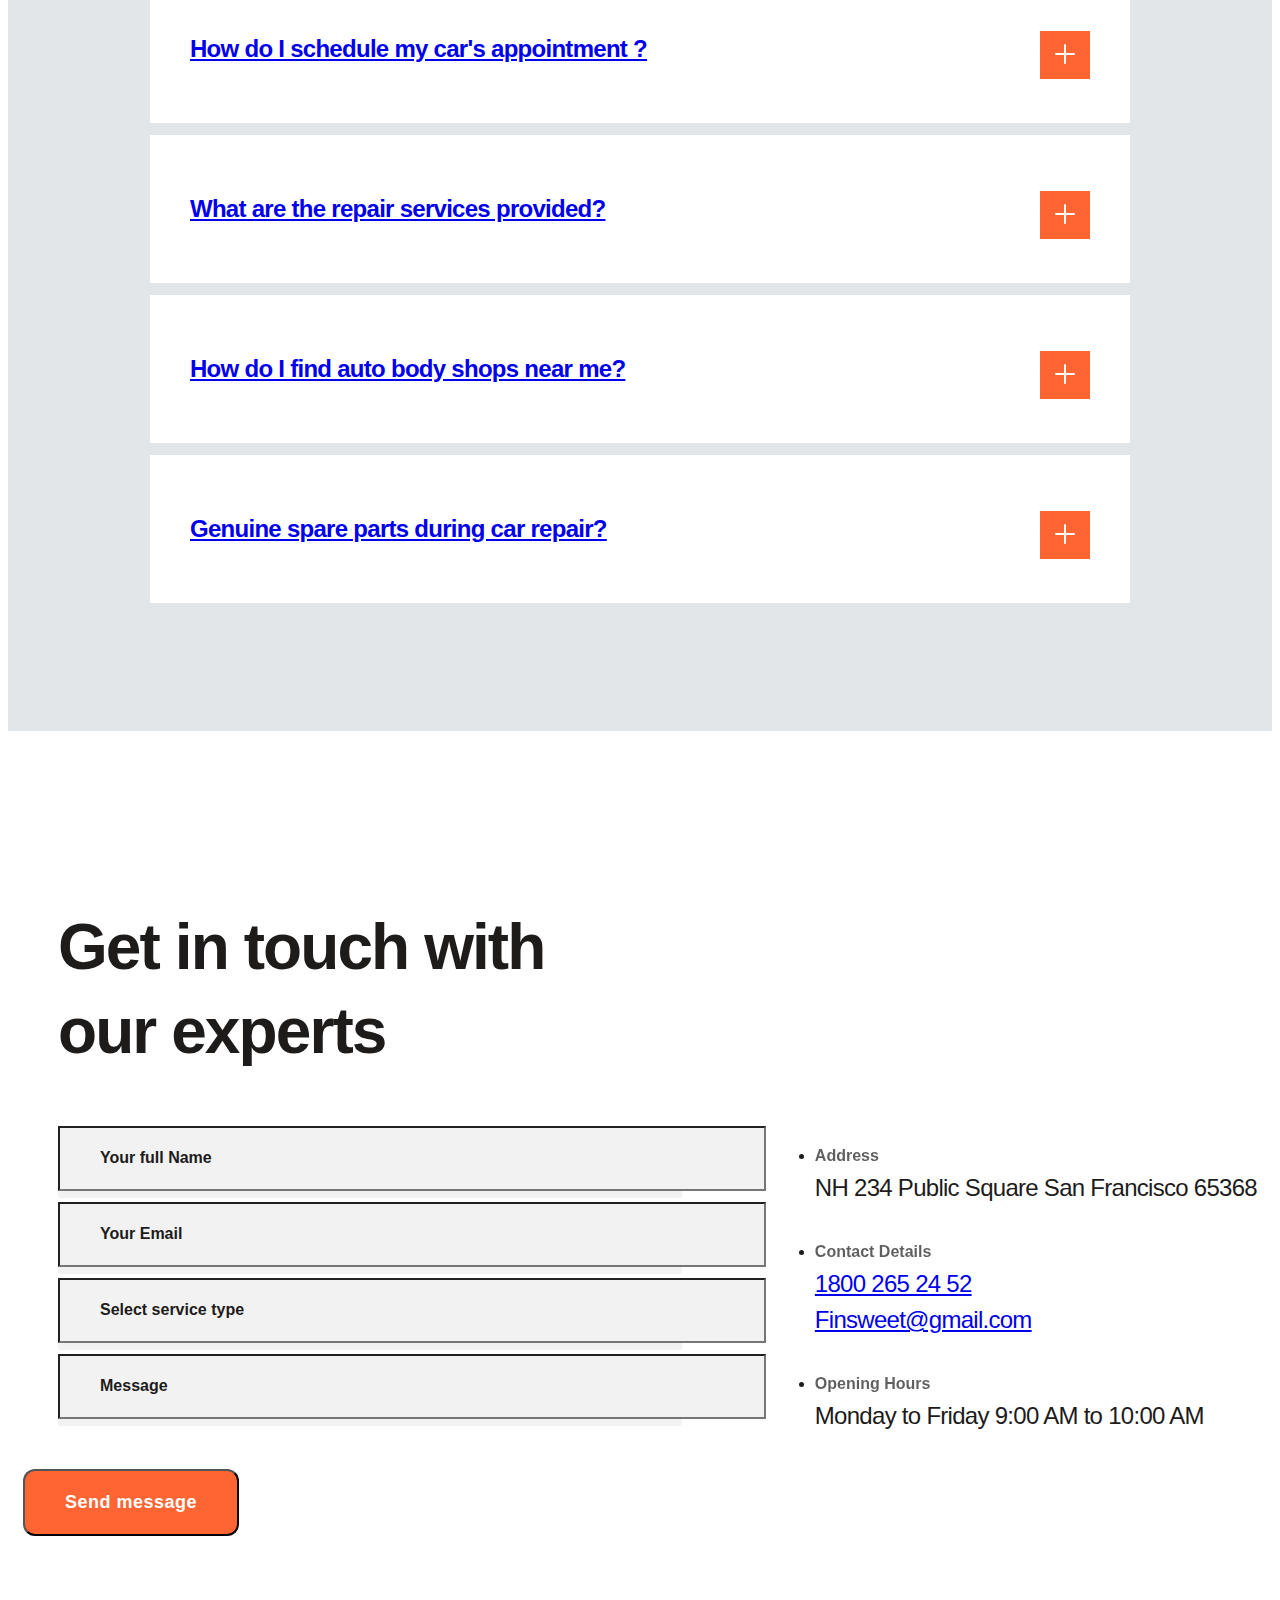
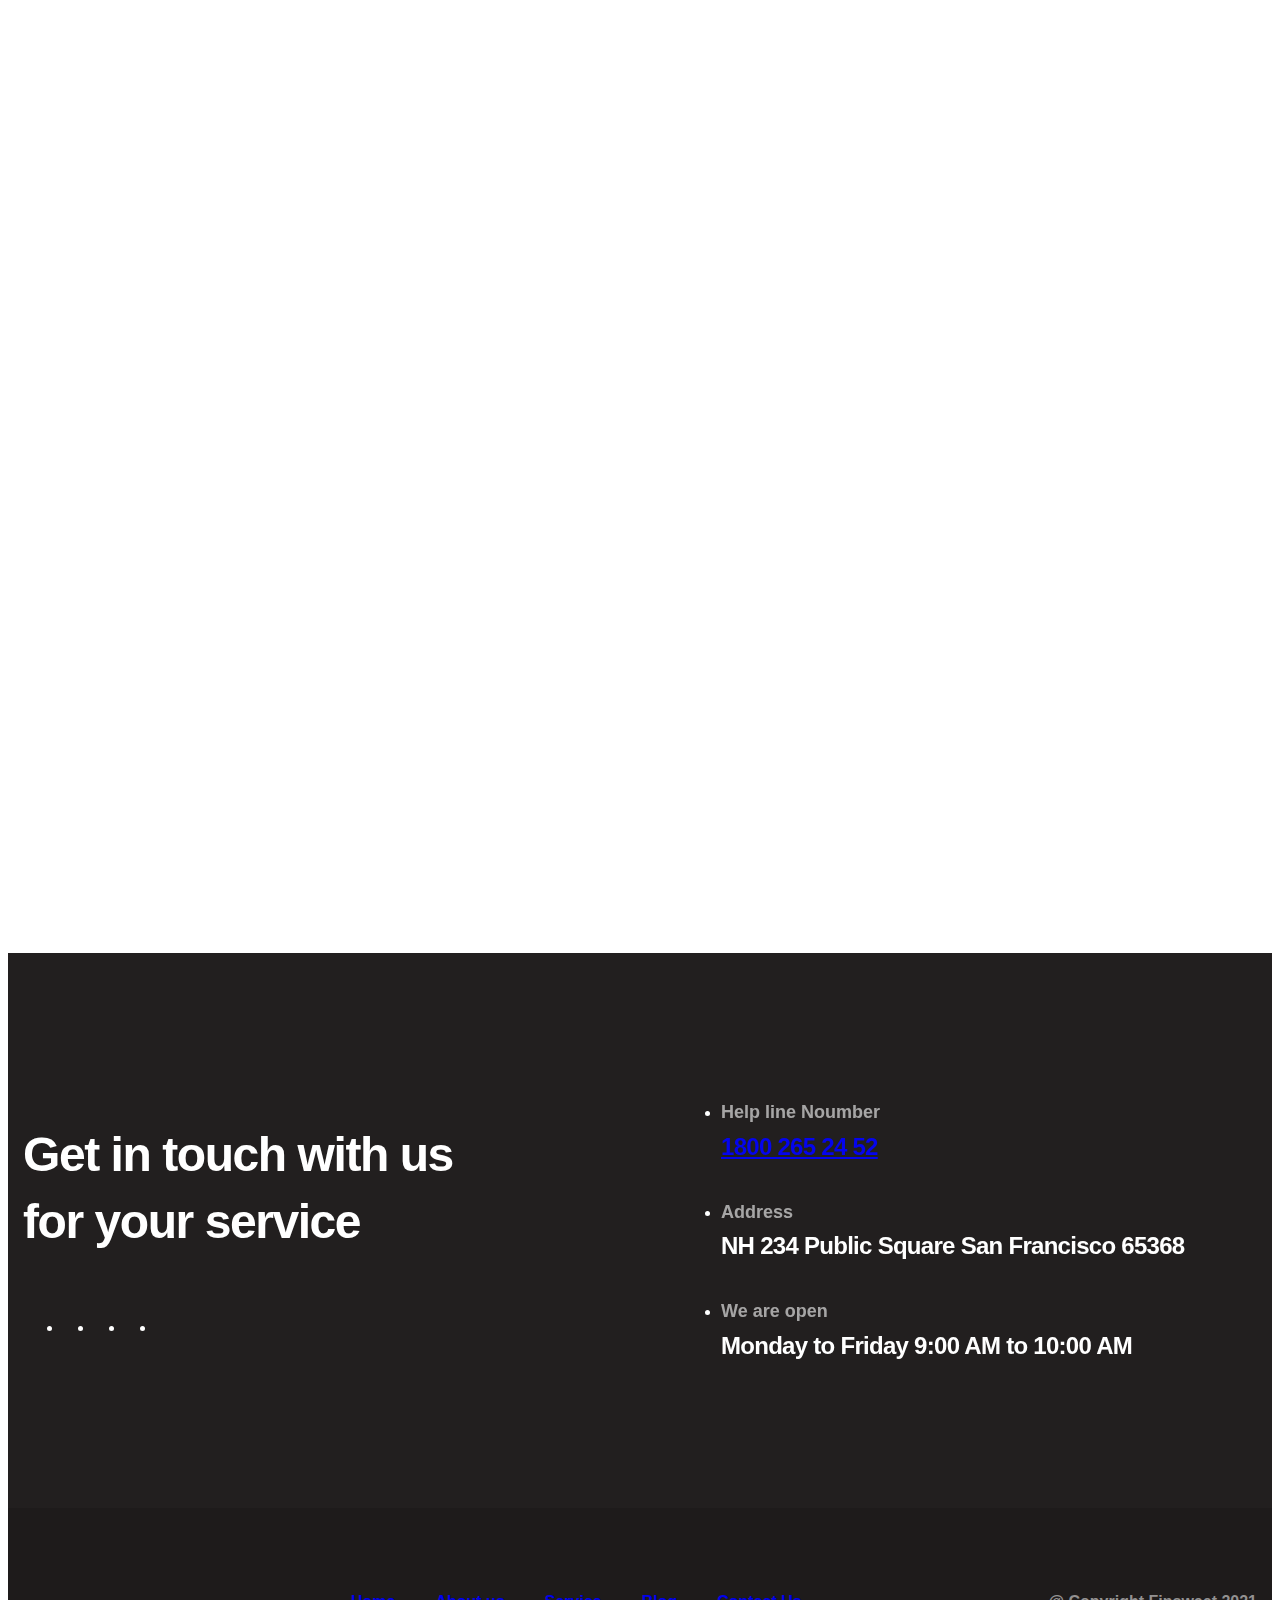
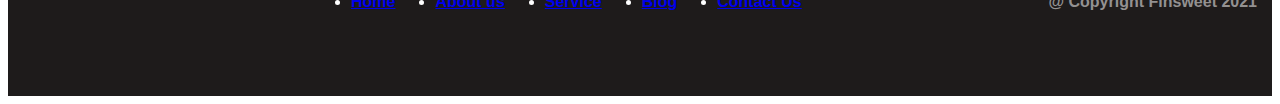
==== commit 6bab4fc7: "Add files via upload" ====
--- a/index.html
+++ b/index.html
@@ -322,58 +322,60 @@
             <div class="brands__heading">
               <h2 class="heading__title heading--text-center">Brands we Serve</h2>
             </div>
-            <ul class="brands__grid">
-              <li class="brands__grid-item">
-                <a class="brands__grid-logo" href="#">
-                  <img src="images/brands/1.svg" alt="">
-                </a>
-              </li>
-              <li class="brands__grid-item">
-                <a class="brands__grid-logo" href="#">
-                  <img src="images/brands/2.svg" alt="">
-                </a>
-              </li>
-              <li class="brands__grid-item">
-                <a class="brands__grid-logo" href="#">
-                  <img src="images/brands/3.svg" alt="">
-                </a>
-              </li>
-              <li class="brands__grid-item">
-                <a class="brands__grid-logo" href="#">
-                  <img src="images/brands/4.svg" alt="">
-                </a>
-              </li>
-              <li class="brands__grid-item">
-                <a class="brands__grid-logo" href="#">
-                  <img src="images/brands/5.svg" alt="">
-                </a>
-              </li>
-              <li class="brands__grid-item">
-                <a class="brands__grid-logo" href="#">
-                  <img src="images/brands/1.svg" alt="">
-                </a>
-              </li>
-              <li class="brands__grid-item">
-                <a class="brands__grid-logo" href="#">
-                  <img src="images/brands/2.svg" alt="">
-                </a>
-              </li>
-              <li class="brands__grid-item">
-                <a class="brands__grid-logo" href="#">
-                  <img src="images/brands/3.svg" alt="">
-                </a>
-              </li>
-              <li class="brands__grid-item">
-                <a class="brands__grid-logo" href="#">
-                  <img src="images/brands/4.svg" alt="">
-                </a>
-              </li>
-              <li class="brands__grid-item">
-                <a class="brands__grid-logo" href="#">
-                  <img src="images/brands/5.svg" alt="">
-                </a>
-              </li>
-            </ul>
+            <div class="brand__grid-wrapper">
+              <ul class="brands__grid">
+                <li class="brands__grid-item">
+                  <a class="brands__grid-logo" href="#">
+                    <img src="images/brands/1.svg" alt="">
+                  </a>
+                </li>
+                <li class="brands__grid-item">
+                  <a class="brands__grid-logo" href="#">
+                    <img src="images/brands/2.svg" alt="">
+                  </a>
+                </li>
+                <li class="brands__grid-item">
+                  <a class="brands__grid-logo" href="#">
+                    <img src="images/brands/3.svg" alt="">
+                  </a>
+                </li>
+                <li class="brands__grid-item">
+                  <a class="brands__grid-logo" href="#">
+                    <img src="images/brands/4.svg" alt="">
+                  </a>
+                </li>
+                <li class="brands__grid-item">
+                  <a class="brands__grid-logo" href="#">
+                    <img src="images/brands/5.svg" alt="">
+                  </a>
+                </li>
+                <li class="brands__grid-item">
+                  <a class="brands__grid-logo" href="#">
+                    <img src="images/brands/1.svg" alt="">
+                  </a>
+                </li>
+                <li class="brands__grid-item">
+                  <a class="brands__grid-logo" href="#">
+                    <img src="images/brands/2.svg" alt="">
+                  </a>
+                </li>
+                <li class="brands__grid-item">
+                  <a class="brands__grid-logo" href="#">
+                    <img src="images/brands/3.svg" alt="">
+                  </a>
+                </li>
+                <li class="brands__grid-item">
+                  <a class="brands__grid-logo" href="#">
+                    <img src="images/brands/4.svg" alt="">
+                  </a>
+                </li>
+                <li class="brands__grid-item">
+                  <a class="brands__grid-logo" href="#">
+                    <img src="images/brands/5.svg" alt="">
+                  </a>
+                </li>
+              </ul>
+            </div>
           </div>
         </div>
       </section>
@@ -654,7 +656,8 @@
             <div class="faq__accordeon">
               <div class="faq__accordeon-item">
                 <a class="faq__accordeon-link" href="#">
-                  <h3 class="faq__accoredon-heading heading__title-2">How long should a car repair take?
+                  <h3 class="faq__accoredon-heading heading__title-2">
+                    <p>How long should a car repair take?</p>
                     <div class="faq__square"></div>
                   </h3>
                   <p class="faq__accordeon-text" style="display: none;">I have got my car repaired at Finsweet many
@@ -666,7 +669,8 @@
               </div>
               <div class="faq__accordeon-item">
                 <a class="faq__accordeon-link" href="#">
-                  <h3 class="faq__accoredon-heading heading__title-2">How do I schedule my car's appointment ?
+                  <h3 class="faq__accoredon-heading heading__title-2">
+                    <p>How do I schedule my car's appointment ?</p>
                     <div class="faq__square"></div>
                   </h3>
                   <p class="faq__accordeon-text" style="display: none;">I have got my car repaired at Finsweet many
@@ -678,7 +682,8 @@
               </div>
               <div class="faq__accordeon-item">
                 <a class="faq__accordeon-link" href="#">
-                  <h3 class="faq__accoredon-heading heading__title-2">What are the repair services provided?
+                  <h3 class="faq__accoredon-heading heading__title-2">
+                    <p>What are the repair services provided?</p>
                     <div class="faq__square"></div>
                   </h3>
                   <p class="faq__accordeon-text" style="display: none;">I have got my car repaired at Finsweet many
@@ -690,7 +695,8 @@
               </div>
               <div class="faq__accordeon-item">
                 <a class="faq__accordeon-link" href="#">
-                  <h3 class="faq__accoredon-heading heading__title-2">How do I find auto body shops near me?
+                  <h3 class="faq__accoredon-heading heading__title-2">
+                    <p>How do I find auto body shops near me?</p>
                     <div class="faq__square"></div>
                   </h3>
                   <p class="faq__accordeon-text" style="display: none;">I have got my car repaired at Finsweet many
@@ -702,7 +708,8 @@
               </div>
               <div class="faq__accordeon-item">
                 <a class="faq__accordeon-link" href="#">
-                  <h3 class="faq__accoredon-heading heading__title-2">Genuine spare parts during car repair?
+                  <h3 class="faq__accoredon-heading heading__title-2">
+                    <p>Genuine spare parts during car repair?</p>
                     <div class="faq__square"></div>
                   </h3>
                   <p class="faq__accordeon-text" style="display: none;">I have got my car repaired at Finsweet many
--- a/css/style.css
+++ b/css/style.css
@@ -15,6 +15,10 @@
   padding: 0 15px;
   margin: 0 auto;
   height: 100%;
+}
+
+.menu-burger {
+  display: none;
 }
 
 .main__offer {
@@ -193,7 +197,9 @@
 
 /* ============================== HEADER BODY ============================== */
 
-.header__body {}
+.header__body {
+  padding: 0 0 135px 0;
+}
 
 .header__body-inner {}
 
@@ -280,7 +286,6 @@
   position: relative;
   display: flex;
   align-self: center;
-  margin-bottom: 135px;
 }
 
 .header__service {
@@ -294,7 +299,6 @@
   border-radius: 59px;
   display: flex;
   align-items: center;
-  justify-content: space-between;
 }
 
 .header__circle {
@@ -323,9 +327,6 @@
 }
 
 .header__text-service {
-  width: 184px;
-  height: 36px;
-  align-items: start;
   font-weight: 600;
   font-size: 24px;
   line-height: 36px;
@@ -365,23 +366,6 @@
   line-height: 14px;
 }
 
-.stars {
-  display: flex;
-  align-items: center;
-  gap: 5px;
-}
-
-.stars i {
-  color: #e6e6e6;
-  font-size: 30px;
-  cursor: pointer;
-  transition: color 0.2s ease;
-}
-
-.stars i.active {
-  color: #ff9c1a;
-}
-
 .header__img-1 {
   width: 605px;
   margin: 0 20px 0 30px;
@@ -415,7 +399,7 @@
 
 .offer__box-services {
   display: grid;
-  grid-template: repeat(2, 232px) / repeat(4, auto);
+  grid-template: repeat(2, 232px) / repeat(4, 1fr);
   grid-gap: 8px 8px;
   font-size: 100%;
   margin-bottom: 32px;
@@ -1315,4 +1299,699 @@
   color: #939191;
   font-weight: 600;
   line-height: 28px;
+}
+
+/* ============================== MEDIA ============================== */
+/* ============================== MEDIA ============================== */
+
+/* ============================== 1300 ============================== */
+@media(max-width:1300px) {
+  .header__title {
+    font-size: 50px;
+    line-height: 68px;
+    max-width: 451px;
+  }
+
+  .header__service {
+    width: 220px;
+    height: 70px;
+  }
+
+  .header__circle {
+    width: 50px;
+    height: 50px;
+  }
+
+  .header__circle {
+    width: 50px;
+    height: 50px;
+  }
+
+  .header__circle .text1 {
+    font-size: 18px;
+    line-height: 30px;
+  }
+
+  .header__circle .text2 {
+    font-size: 14px;
+  }
+
+  .header__text-service {
+    font-size: 20px;
+    line-height: 30px;
+  }
+
+  .header__rating {
+    width: 230px;
+    height: 70px;
+  }
+
+  .header__rating-box1 {
+    display: none;
+  }
+
+  .header__img-1 {
+    max-width: 520px;
+  }
+
+  /* ============================================================ */
+  .offer__heading .heading__title {
+    font-size: 50px;
+    line-height: 68px;
+  }
+
+  /* ============================================================ */
+  .process__title {
+    font-size: 50px;
+    line-height: 68px;
+  }
+
+  /* ============================================================ */
+  .brands__heading .heading__title {
+    font-size: 50px;
+    line-height: 68px;
+  }
+
+  .brands__grid {
+    grid-gap: 25px 25px;
+  }
+
+  /* ============================================================ */
+  .blog__title {
+    font-size: 50px;
+    line-height: 68px;
+  }
+
+  .blog__link-text-1 {
+    font-size: 28px;
+    line-height: 44px;
+  }
+
+  /*============================================================ */
+  .service__heading h2 {
+    max-width: 690px;
+  }
+
+  .service__heading .heading__title {
+    font-size: 50px;
+    line-height: 68px;
+  }
+}
+
+@media(max-width:1250px) {
+  .service__slide {
+    padding: 70px 10px 10px 45px;
+  }
+}
+
+@media(max-width:1150px) {
+  .service__slide {
+    padding: 70px 10px 10px 35px;
+  }
+
+  .service__text {
+    font-size: 24px;
+    line-height: 36px;
+    width: 450px;
+  }
+}
+
+/* ============================== 1100 ============================== */
+
+@media(max-width:1100px) {
+  .header__body {
+    position: relative;
+  }
+
+  .header__main {
+    display: block;
+  }
+
+  .header__text {
+    margin: 0px
+  }
+
+  .header__title {
+    margin: 0;
+  }
+
+  .header__img {
+    position: static;
+  }
+
+  .header__service {
+    left: 25px;
+    top: 435px;
+  }
+
+  .header__rating {
+    left: 280px;
+    top: 435px;
+  }
+
+  .header__img-1 {
+    display: none;
+  }
+
+  /* ============================================================ */
+  .offer__box-services {
+    grid-template: repeat(4, 232px) / repeat(2, 1fr);
+  }
+
+  /* ============================================================*/
+  .brands__grid {
+    grid-gap: 6px 6px;
+  }
+
+  /* ============================================================*/
+  .blog__link-text-1 {
+    font-size: 22px;
+    line-height: 40px;
+  }
+
+  /* ============================================================*/
+  .service__slide {
+    padding: 70px 10px 10px 35px;
+  }
+
+  .service__text {
+    font-size: 20px;
+    line-height: 36px;
+    width: 395px;
+  }
+}
+
+/* ============================== 970 ============================== */
+@media(max-width:970px) {
+  .process__inner {
+    flex-direction: column;
+  }
+
+  .process__header {
+    margin: 0 0 50px 0;
+  }
+
+  /* ============================================================*/
+
+  .service__text {
+    font-size: 18px;
+    line-height: 36px;
+    width: 325px;
+  }
+}
+
+/* ============================== 900 ============================== */
+
+@media(max-width:900px) {
+
+  .overlay {
+    position: fixed;
+    top: 0;
+    left: 0;
+    right: 0;
+    bottom: 0;
+    z-index: 50;
+    background: #1d1c1c59;
+    visibility: hidden;
+    opacity: 0;
+    transition: all 0.5s;
+  }
+
+  .overlay--show {
+    visibility: visible;
+    opacity: 1;
+  }
+
+  .menu-burger {
+    position: fixed;
+    top: 10px;
+    left: 10px;
+    display: flex;
+    width: 40px;
+    height: 40px;
+    z-index: 999;
+    box-shadow: 0 1px 8px #a1a1a1;
+    background-color: #5CBA99;
+    border-radius: 50%;
+    flex-direction: column;
+    align-items: center;
+    justify-content: center;
+    transition: all 0.3s;
+  }
+
+  .menu-burger:hover {
+    transform: scale(1.1);
+  }
+
+  .menu-burger span {
+    display: block;
+    background-color: #FFF;
+    height: 3px;
+    width: 20px;
+    border-radius: 4px;
+    margin: 5px 0;
+    transition: all 0.5s;
+  }
+
+  .menu-burger::after,
+  .menu-burger::before {
+    display: block;
+    content: "";
+    background-color: #FFF;
+    height: 3px;
+    width: 20px;
+    border-radius: 4px;
+    transition: all 0.5s;
+  }
+
+  .menu-burger.open-menu span {
+    opacity: 0;
+    transition: all 0.7s;
+  }
+
+  .menu-burger.open-menu:before {
+    position: relative;
+    transform: rotate(38deg);
+    top: 7px;
+    transition: 0.5s;
+  }
+
+  .menu-burger.open-menu:after {
+    position: relative;
+    transform: rotate(-38deg);
+    bottom: 9px;
+    transition: 0.5s;
+  }
+
+  .header {
+    padding-top: 197px;
+  }
+
+  .header__top {
+    position: fixed;
+    top: 0;
+    left: 0;
+    bottom: 0;
+    background-color: #E2E6E9;
+    z-index: 100;
+    min-width: 320px;
+    overflow: auto;
+    transform: translateX(-100%);
+    transition: all 0.5s;
+  }
+
+  .header__top-open {
+    transform: translate(0%);
+  }
+
+  .header__top-inner {
+    flex-direction: column;
+    justify-content: space-between;
+    margin-bottom: 0;
+    height: 100%;
+    padding: 100px 0;
+  }
+
+  .header__nav {
+    margin: 0 auto;
+  }
+
+  .header__nav-list {
+    flex-direction: column;
+    align-items: center;
+  }
+
+  .header__nav-item {
+    margin: 0;
+    padding: 30px 0;
+  }
+
+  .header__nav-item:last-child {
+    margin: 0;
+  }
+
+  .header__line {
+    display: none;
+  }
+
+  /* ================================================================== */
+  .cta__row-heading {
+    font-size: 48px;
+    line-height: 66px;
+  }
+
+  .cta__row-text {
+    font-size: 20px;
+    line-height: 30px;
+  }
+
+  /* ================================================================== */
+  .blog__list {
+    grid-template: repeat(3, auto) / repeat(2, 1fr);
+    gap: 54px 32px;
+  }
+
+  /* ================================================================== */
+  .service__text {
+    font-size: 17px;
+    line-height: 36px;
+    width: 283px;
+  }
+
+  .service__slider-arrows {
+    display: none;
+  }
+}
+
+/* ================================== 820 ================================ */
+@media(max-width:820px) {
+  .offer__heading .heading__title {
+    font-size: 48px;
+    line-height: 64px;
+  }
+
+  /* ================================================================== */
+  .cta__header {
+    width: 85%;
+    height: 280px;
+    padding: 32px 50px 128px 80px;
+  }
+
+  .cta__header::before {
+    display: none;
+  }
+
+  .cta__header::after {
+    display: none;
+  }
+
+  .cta__text {
+    font-size: 32px;
+    max-width: 380px;
+  }
+
+  .cta__button {
+    top: 180px;
+    left: 60px;
+  }
+
+  .cta__row span {
+    display: none;
+  }
+
+  .cta__row {
+    max-width: 500px;
+    display: grid;
+    grid-template: repeat(2, 1fr) / repeat(2, 1fr);
+  }
+
+  /* ================================================================== */
+
+  .brand__grid-wrapper {
+    display: flex;
+  }
+
+  .brands__grid {
+    grid: repeat(5, auto) / repeat(2, 1fr);
+    grid-gap: 15px 15px;
+    margin: 0 auto;
+  }
+
+  /* ================================================================== */
+  .service__slide {
+    padding: 50px 10px 10px 35px;
+  }
+
+  .service__text {
+    width: 280px;
+  }
+}
+
+/* ================================== 750 ================================ */
+@media(max-width:750px) {
+  .service__slide {
+    padding: 40px 10px 10px 35px;
+  }
+
+  .service__text {
+    width: 230px;
+  }
+}
+
+/* ================================== 679 ================================ */
+@media(max-width:679px) {
+  .service__slide {
+    padding: 70px 70px 70px 50px;
+  }
+
+  .service__text {
+    font-size: 22px;
+    line-height: 36px;
+    width: 367px;
+  }
+
+  .service__dots button {
+    width: 16px;
+  }
+
+}
+
+
+/* ================================== 600 ================================ */
+
+@media(max-width:600px) {
+
+  .offer__heading .heading__subtitle {
+    font-size: 22px;
+    line-height: 30px;
+  }
+
+  .offer__heading .heading__title {
+    font-size: 44px;
+    line-height: 58px;
+  }
+
+  /* ================================================================== */
+  .cta__header {
+    padding: 32px 50px 128px 60px;
+  }
+
+  .cta__text {
+    font-size: 28px;
+    max-width: 330px;
+  }
+
+  .cta__button {
+    left: 45px;
+  }
+}
+
+/* ================================== 550 ================================ */
+
+@media(max-width:550px) {
+  .header__img {
+    display: none;
+  }
+
+}
+
+/* ================================== 500 ================================ */
+
+@media(max-width:500px) {
+  .header {
+    padding-top: 120px;
+  }
+
+  .header__title {
+    font-size: 30px;
+    line-height: 42px;
+    max-width: 280px;
+  }
+
+  .header__button-content {
+    flex-direction: column;
+    align-items: flex-start;
+  }
+
+  .header__button {
+    margin: 0 0 30px 0;
+  }
+
+  .header__open-text1 {
+    font-size: 13px;
+    padding-left: 45px;
+  }
+
+  .header__open-text2 {
+    font-size: 15px;
+    padding-left: 45px;
+  }
+
+  /* ================================================================== */
+  .main__offer {
+    padding: 70px 0px;
+    background-color: #F2F2F2;
+  }
+
+  .offer__heading {
+    margin-bottom: 45px;
+  }
+
+  .offer__heading .heading__subtitle {
+    font-size: 18px;
+    line-height: 24px;
+  }
+
+  .offer__heading .heading__title {
+    font-size: 30px;
+    line-height: 42px;
+  }
+
+  .offer__box-services {
+    grid-template: repeat(4, 165px) / repeat(2, 1fr);
+  }
+
+  .offer__text {
+    font-size: 16px;
+    line-height: 36px;
+  }
+
+  .offer__view-text {
+    font-size: 16px;
+    line-height: 175%;
+  }
+
+  /* ================================================================== */
+  .main__process {
+    padding: 70px 0px;
+  }
+
+  .process__title {
+    font-size: 30px;
+    line-height: 48px;
+    max-width: 275px;
+  }
+
+  .process__text {
+    max-width: 260px;
+  }
+
+  .process__list-item:nth-child(1):before {
+    top: 98px;
+    left: -7px;
+  }
+
+  .process__list-item:nth-child(2):before {
+    top: 98px;
+    left: -7px;
+  }
+
+  .process__list-circle {
+    width: 55px;
+    height: 55px;
+  }
+
+  .process__list-cirlce--number {
+    font-size: 26px;
+    line-height: 32px;
+  }
+
+  .process__list-header {
+    max-width: 200px;
+    padding: 5px 4px 0px 18px;
+  }
+
+  .process__list-title {
+    font-size: 20px;
+    line-height: 32px;
+  }
+
+  .process__list-text {
+    line-height: 28px;
+  }
+
+  /* ================================================================== */
+  .cta__header {
+    width: 100%;
+    padding: 32px 50px 128px 40px;
+  }
+
+  .cta__text {
+    font-size: 20px;
+    max-width: 250px;
+  }
+
+  .cta__button {
+    top: 150px;
+    left: 30px;
+  }
+
+  .cta__row-heading {
+    font-size: 32px;
+    line-height: 50px;
+  }
+
+  .cta__row-text {
+    font-size: 16px;
+    line-height: 26px;
+  }
+
+  /* ================================================================== */
+  .main__brands {
+    padding: 70px 0;
+  }
+
+  .brands__heading .heading__title {
+    font-size: 33px;
+    line-height: 40px;
+  }
+
+  /* ================================================================== */
+  .main__blog {
+    padding: 70px 0;
+  }
+
+  .blog__title {
+    font-size: 34px;
+    line-height: 40px;
+  }
+
+  .blog__filter-btn {
+    background-color: transparent;
+    font-weight: 700;
+    font-size: 28px;
+    line-height: 44px;
+  }
+
+  .blog__list {
+    grid-template: repeat(6, auto) / repeat(1, 1fr);
+    gap: 54px 32px;
+  }
+
+  /* ================================================================== */
+  .main__service {
+    padding: 70px 0px;
+  }
+
+  .service__heading .heading__title {
+    font-size: 34px;
+    line-height: 40px;
+  }
+
+  .service__slide {
+    padding: 40px 70px 70px 35px;
+  }
+
+  .service__text {
+    font-size: 16px;
+    line-height: 32px;
+    width: 230px;
+  }
+}
+
+/* ================================== 450 ================================ */
+@media(max-width:450px) {
+  .header__top {
+    right: 0;
+  }
 }